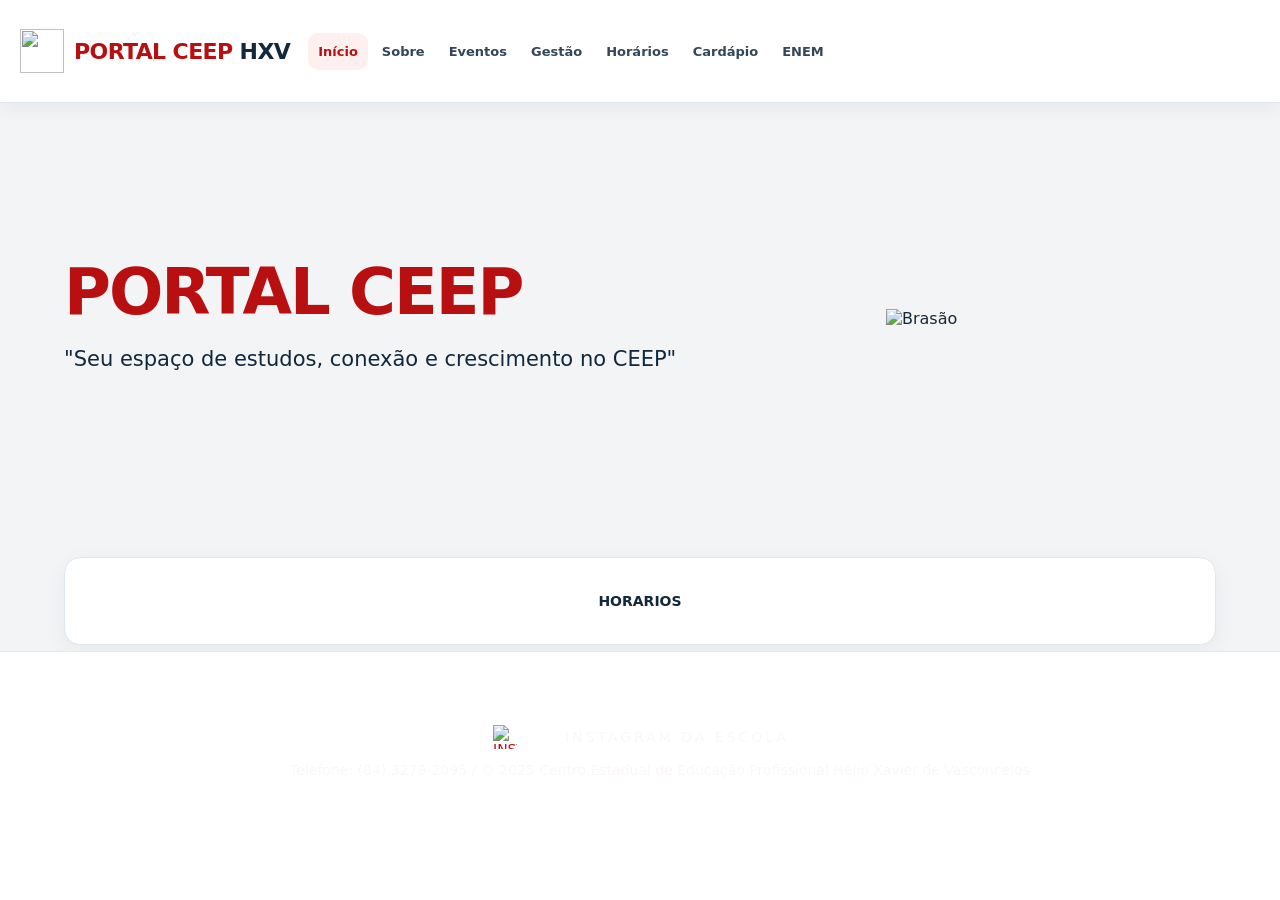
==== index.html @ 8ad1d491 "Add files via upload" ====
<!DOCTYPE html>
<html lang="pt-br">

<head>
    <meta charset="UTF-8">
    <meta name="viewport" content="width=device-width, initial-scale=1.0">
    <title>Portal CEEP HXV</title>
    <script src="JS.js"></script>
    <link rel="stylesheet" href="style.css">
</head>

<body class="index-body">

    <header class="portal-header">
  <nav id="nav" class="portal-header-inner" aria-label="Navegação principal">
    <a class="portal-brand" href="index.html" aria-label="Portal CEEP, início">
      <img src="imagens/logo.png" class="logo" alt="">
      <span class="logotext">Portal CEEP <b>HXV</b></span>
    </a>
    <div class="primary-nav">
      <a href="index.html" aria-current="page">Início</a>
      <a href="sobre.html">Sobre</a>
      <a href="eventos.html">Eventos</a>
      <a href="gestao.html">Gestão</a>
      <a href="horarios.html">Horários</a>
      <a href="cardapio.html">Cardápio</a>
      <a href="guiaTreineiro.html">ENEM</a>
    </div>
  </nav>
</header>
    <main>
        <div class="flexbrasao">
            <div class="slogan">
                <h1 id="ceeptext">portal ceep</h1>
                <h2 id="slogan">"Seu espaço de estudos, conexão e crescimento no CEEP"</h2>
            </div>
            <img class="brasao" src="imagens/logo.png" alt="Brasão">
        </div>
        <div class="shortcut-container">
            <a href="horarios.html">
                <span> Horarios </span>
            </a>
        </div>
    </main>
    <footer class="diretorio">

        <a href="https://www.instagram.com/ceephelioxavier/" target="_blank"> <img src="imagens/instagram logo.png"
                alt="instagram">
            <p> instagram da escola </p>
        </a>

        <span>Telefone: (84) 3279-2095 / © 2025 Centro Estadual de Educação Profissional Hélio Xavier de Vasconcelos
        </span>

    </footer>
<nav class="portal-mobile-nav" aria-label="Atalhos de navegação">
  <a href="index.html" aria-current="page"><span aria-hidden="true">⌂</span>Início</a>
  <a href="eventos.html"><span aria-hidden="true">▦</span>Eventos</a>
  <a href="horarios.html"><span aria-hidden="true">◷</span>Horários</a>
  <a href="cardapio.html"><span aria-hidden="true">☷</span>Cardápio</a>
  <a href="guiaTreineiro.html"><span aria-hidden="true">✦</span>ENEM</a>
</nav>
</body>

</html>
---- style.css ----
/* Torna todas as barras de rolagem invisíveis, mas funcionais (sem webkit) */
* {
    scrollbar-width: none;
    /* Firefox */
    -ms-overflow-style: none;
    /* IE e Edge antigo */
}

html {
    overflow-y: scroll;
}

body {
    overflow-y: scroll;
}

* {
    transition: 0.7s;
    padding: 0;
    margin: 0;
    font-family: system-ui, -apple-system, sans-serif;

}

a {
    color: #fcf7f7;
    text-transform: uppercase;
    font-family: system-ui, -apple-system, sans-serif;
    letter-spacing: 4px;
    text-decoration: none;
}

.overlay {
    position: fixed;
    top: 0;
    left: 0;
    width: 100%;
    height: 100%;
    background-color: rgba(0, 0, 0, 0.5);
    /* Escurece com transparência */
    z-index: 9;
    /* Deve estar abaixo do menu */
    display: none;
    /* Inicialmente escondido */
}

@keyframes fadein {
    from {
        opacity: 0;

    }

    to {
        opacity: 1;

    }

}

@keyframes fadeOut {
    from {
        opacity: 1;

    }

    to {
        opacity: 0;

    }

}

.flexbrasao {
    height: 50vh;
    display: flex;
    align-items: center; /* Alinha verticalmente os itens */
    justify-content: space-between;
    gap: 20px; /* Espaço entre o slogan e o brasão */
    padding: 0 20px; /* Adiciona espaçamento lateral */
}

.slogan {
    float: left;
    text-align: left; /* Garante que o texto do slogan fique alinhado à esquerda */
    margin-left: 100px;
}

.slogan h1 {
    font-size: 50px;
    color: #B80f10;
    margin: 80px 30px 0px 30px;
    font-weight: bold;
    text-transform: uppercase;
}

.slogan h2 {
    font-size: 20px;
    color: #11283d;
    text-align: center;
    margin-left: 40px;
}

.brasao {
    width: 350px;
    margin: 50px 250px 50px 50px;
    max-width: 490px;
    height: auto;
}

.logotext {

    font-size: 30px;
    color: #B80f10;
    margin: 5px 39px;
    align-self: center;
    text-transform: uppercase;

}

.index-body {
    display: flex;
    flex-direction: column;
    justify-content: space-evenly;
    overflow-y: scroll;
    background-color: #F2F4F6;
}

.shortcut-container {
    position: fixed;
    background-color: #F8F9FB;
    width: 100vw;
    height: 30vh;
    display: flex;
}

.shortcut-container > a {
    margin: 10vh;
    background-color: #ffffff;
    width: 20vw;
    height: 12vh;
    background-color: #FFFFFF;
}

#nav {
    display: flex;
    justify-content: center;
    flex-wrap: nowrap;
    flex-direction: row;
    background-color: #fCf7f7;
    height: 8dvh;
    border-bottom-color: #B80f10;
    border-bottom-style: groove;
    position: relative;

}


.nav-list {
    gap: 5px;
    align-items: baseline;
    list-style: none;
    flex-direction: column;
    display: flex;
    padding: 10px;
    padding-left: 0;
    justify-content: space-around;
    text-transform: uppercase;
    width: 300px;
    overflow: hidden;
    position: sticky
    ;
}

.nav-list li {
    width: 100%;
    transition: 0.7s;
    letter-spacing: 4px;
    font-family: system-ui, -apple-system, sans-serif;
    border-radius: 10px;
}

.nav-list li>a {
    border-radius: 10px;
    font-size: 20px;
    color: #122333;

    padding: 20px 4%;
    display: flex;
    line-height: 40px;
    transition: 1s;
}

.menu-list li>a:hover {
    transition: 0.5s;
    background-color: #3c5b79;
    font-size: 22px;
}

.nav-list li:hover a {
    font-size: 22px;
    border-radius: 10px;
    color: #fCf7f7;
    text-decoration: none;
    background-color: #122333;
    transition: 0.5s ease;
}


.burguer {

    cursor: pointer;
    position: absolute;
    top: 10px;
    left: 15px;

}

.burguer div {
    width: 32px;
    height: 4px;
    margin: 4px;
    transition: 0.7s;
    border-radius: 5px;
}

.burguer div:nth-child(1) {
    background: #B80f10;
    /* Cor 1 baseada na logo */
}

.burguer div:nth-child(2) {
    background: #B80f10;
    /* Cor 2 baseada na logo */
}

.burguer div:nth-child(3) {
    background: #B80f10;
    /* Cor 3 baseada na logo */
}

.menu {
    background-color: #fCf7f7;
    width: 300px;
    height: 100%;
    position: fixed;
    top: 0;
    left: 0;
    z-index: 10;
    animation: slide-in 0.5s ease forwards;
}



.menu li:hover {
    color: #fCf7f7;
    background-color: #122333;
}

body {
    background-color: #EFF1F3
}

.menu-close {
    position: absolute;
    top: 10px;
    left: 15px;
    font-size: 24px;
    color: #fcf7f7;
    cursor: pointer;
    background-color: #490b2d;
    width: 36px;
    height: 36px;
    display: flex;
    align-items: center;
    justify-content: center;
    border-radius: 5px;
    font-weight: bold;


}


.menutext {

    font-weight: bold;
    color: #3b414f;
    font-family: system-ui, -apple-system, sans-serif;
}

.close-conteiner {
    width: 300px;
    height: 8dvh;

}

.pesquisa {

    align-self: center;
    margin-left: 10px;
    /* Espaço entre a logo e o campo de pesquisa */
    height: 30px;
    border-radius: 5px;
    padding: 5px;
    font-size: 16px;
    flex-shrink: 0;
    /* Impede que o campo de pesquisa encolha */
    position: absolute;
    right: 15%;
    /* Ajuste para posicionar ao lado da logo */
    width: 80px;
    /* Largura inicial */
    height: 30px;
    border: 2px solid #cecece;
    border-radius: 5px;
    padding: 5px;
    font-size: 16px;
    outline: none;
    transition: all 0.3s ease;
    /* Transição suave para todas as propriedades */

}

.pesquisa:focus {
    width: 300px;
    /* Largura ao ganhar foco */
    border-color: #5272b6;
    /* Cor da borda ao ganhar foco */
    box-shadow: 0 0 10px rgba(82, 114, 182, 0.5);
    /* Sombra ao redor */
    background-color: #fcf7f7;
    /* Cor de fundo ao ganhar foco */
}

.blacktheme-label {
    width: 100px;
    height: 30px;
    position: relative;
    display: block;
    background: #cecece;
    border-radius: 200px;



}



.logo {
    margin-right: 40px;
    max-width: 80px;
    max-height: 80px;
}


@keyframes slide-in {

    from {
        transform: translateX(-100%);
        opacity: 0;
    }

    to {
        transform: translateX(0);
        opacity: 1;
    }

}

@keyframes slide-out {

    0% {
        transform: translateX(0);
        opacity: 1;
    }

    100% {
        transform: translateX(-20%);
        opacity: 0;
    }

}

@keyframes deladin {

    from {

        transform: translateX(0);
    }

    to {
        transform: translateX(-50%);

    }

}



.seletor {

    margin: 8px;
    height: 30px;
    border-radius: 5px;


}

.botao-confirm {
    width: 120px;
    align-self: center;
    margin: 8px;
    height: 30px;
    border-radius: 5px;
    border-color: transparent;
}

.tabela-horario {
    display: flex;
    flex-direction: column;
    margin: 0px 0px 0px 0px !important;
    background-color: #122333;
    border: solid #2a3e52;
    border-radius: 9px;
    align-items: center;
}

.tabela-horario td {
    text-align: center;
    height: 100px;
    width: 150px;
    max-width: 150px;
    background-color: #fcf7f7;
    border: solid 1px #2a3e52;
    font-weight: bold;
    word-wrap: break-word;
}

.flexconteiner {
    display: flex;
    gap: 0px;
    height: 93dvh;
    flex-direction: row;
    align-items: flex-start;
    transition: 0.7s;
    text-transform: uppercase;

}


.table-conteiner {
    width: 400px;
    margin-top: 40px;
    background-color: #122333;
    border: solid #2a3e52;
    border-radius: 9px;
    float: right;
    margin-right: 250px;
}


.selectors-conteiner {
    display: flex;
    flex-direction: column;
    align-self: center;
    width: 700px;
    height: 500px;
    background-color: #122333;
    margin-right: 0;
    margin-left: 350px;
    margin-top: 40px;
    border: solid #2a3e52;
    border-radius: 9px;
    align-self: flex-start;
    z-index: 1;

}


/*CORES DOS PROFESSORES NA TABELA DE HORARIO*/
.Lucas {
    background-color: #cccab4 !important;
}

.Mariana {
    background-color: #ae91cf !important;
}

.Manuela {
    background-color: #7bbd86 !important;
}

.Leonardo {
    background-color: #913737 !important;
}

.Daniel {
    background-color: #001ea3 !important;
    color: #fff !important;
}

.Marcela {
    background-color: #dd3bdd !important;
}

.Iara {
    background-color: #89699b !important;
}

.Allan {
    background-color: #bd9a00 !important;
}

.Francisco {
    background-color: #929292 !important;
}

.Gaspar {
    background-color: #6aa3da !important;
}

.Paulo {
    background-color: #ac6203 !important;
}

.Ranaildo {
    background-color: #5900be !important;
}

.Marcelo {
    background-color: #d4d1a4 !important;
}

.Eber {
    background-color: #d9ff00 !important;
}

.Rute {
    background-color: #7a4949 !important;
}

.Rosa {
    background-color: #af0000 !important;
}

.Joelson {
    background-color: #496885 !important;
}

.Lula {
    background-color: #048004 !important;
}

.AnaG {
    background-color: #eee1c5 !important;
}

.Lindemberg {
    background-color: #3c5b79 !important;
    color: #ffffff !important;
    font-weight: bold;
}

.Eletrilhas {
    background-color: #cc7400 !important;
}

.Práticas {
    background-color: #c5e4e0 !important;
}

.Nancy {
    background-color: #00EEEE !important;
}

.Ricardo {

    background-color: #2ad100 !important;
}

.Ruziane {

    background-color: #4d0039 !important;
    color: #ffffff;
}

.PROJETO-INTEGRADOR {
    background-color: #f17c7c !important;
}

/*---------------- CARDAPIO --------------------*/

.cardapio-main {
    display: flex;
    flex-direction: column;
    align-items: center;
    padding: 20px;
    margin: 100px;
}

.cardapio-container {
    background-color: #fcf7f7;
    border: solid #2a3e52;
    border-radius: 9px;
    align-items: center;
    justify-content: center;
    width: 100%;
    margin: 20px;
}

.table-cardapio {
    justify-self: center;
    padding: 20px;
    margin: 20px;
    background: #cecece;
    border-radius: 30px;
}

.cardapio-container td {
    text-align: center;
    height: 70px;
    width: 120px;
    border-radius: 30px;
    border: solid 1px #2a3e52;
    font-weight: bold;
    padding: 10px;
    border: none;
}

.lanche {
    background: #fcf7f7;
}

.almoco {
    background: #fcf7f7;
}

.diasSemana-cardapio {
    color: #fcf7f7;
    background: linear-gradient(to right, rgb(13, 12, 31), rgb(58, 58, 95));
}

.lanche-title {
    color: #fcf7f7;
    background: linear-gradient(to right, rgb(13, 12, 31), rgb(58, 58, 95));
    height: 20px;
    width: 120px;
}

.almoco-title {
    color: #fcf7f7;
    background: linear-gradient(to right, rgb(13, 12, 31), rgb(58, 58, 95));
}

.titulo-cardapio {
    color: #122333;
    font-weight: 700;
    font-size: 30px;
    justify-self: center;
}

/*FILA DO LANCHE/*/
.titulo-fila {
    color: #122333;
    font-weight: 700;
    font-size: 30px;
}
.fila-container {
    overflow: hidden;
    display: flex;
    flex-direction: column;
    background-color: #fcf7f7;
    border: solid #2a3e52;
    border-radius: 9px;
    align-items: center;
    justify-self: center;
    width: 100%;
}

.fila-tabela {
    font-size: 15px;
    padding: 10px;
    margin: 20px;
    height: 440px;
    width: 80%;
    max-width: 1100px;
    border-spacing: 5px;
    border-radius: 30px;
}

.fila-tabela th {
    background: linear-gradient(to right, rgb(13, 12, 31), rgb(58, 58, 95));
    width: 35px;
    height: 35px;
    border: solid 1px #2a3e52;
    padding: 5px;
    border-radius: 20px;
    color: #fcf7f7;
}

.fila-tabela td {
    text-align: center;
    width: 35px;
    height: 35px;
    border: solid 1px #2a3e52;
    text-size-adjust: 30px;
    table-layout: fixed;
    border-radius: 20px;
    border: solid 1px #2a3e52;
    font-weight: bold;
    padding: 10px;
}

/* TEMA ESCURO*/

.theme-toggle-container {
    position: absolute;
    bottom: 20px;
    left: 20px;
    display: flex;
    align-items: center;
    gap: 10px;
}

.theme-toggle {
    width: 20px;
    height: 20px;
    cursor: pointer;
}

.theme-toggle-container label {
    font-size: 14px;
    color: #122333;
    cursor: pointer;
}

/* Tema escuro */
body.dark-theme {
    background: linear-gradient(to right, #0f0f0f, #333);
    background-size: 200% 100%;
    animation: theme-transition 0.5s ease forwards;
    transition: background-color 0.3s ease, color 0.3s ease;
}

/* Tema escuro para nav */
nav.dark-theme {
    background-color: #0f0f0f;
    /* Cor escura */
    border-bottom: groove #333;
    /* Borda escura */
}

nav.dark-theme .logotext {

    color: #fcf7f7 !important;

}

/* Tema escuro para o menu */
.menu.dark-theme {
    background-color: #0f0f0f;
    /* Cor escura */
    color: #fcf7f7;
    /* Texto claro */
}

/* Tema escuro para os itens do menu */
.menu.dark-theme .nav-list li {
    background-color: #1e1e1e;
    /* Cor escura para os itens */
    color: #fcf7f7;
    /* Texto claro */
}

.menu.dark-theme .nav-list li:hover {
    background-color: #333;
    /* Cor mais clara ao passar o mouse */
}

.menu-close.dark-theme {
    background-color: #333;
    /* Botão de fechar escuro */
    color: #fcf7f7;
    /* Texto claro */
}

header.dark-theme {
    background-color: #0f0f0f;
    /* Cor escura */
    color: #fcf7f7;
    /* Texto claro */

    /* Borda escura */
}

/*botao de transição*/
.theme-toggle-container {
    position: absolute;
    bottom: 20px;
    right: 20px;
    display: flex;
    align-items: center;
    gap: 10px;
}

.theme-toggle {
    display: none;
    /* Esconde o checkbox padrão */
}

.theme-toggle-label {
    cursor: pointer;
    display: flex;
    align-items: center;
    justify-content: center;
    position: relative;
    width: 50px;
    height: 50px;
}

.sun,
.moon {
    position: absolute;
    width: 40px;
    height: 40px;
    border-radius: 50%;
    transition: opacity 0.3s ease, transform 0.3s ease;
}

.sun {
    background-color: #f0c419;
    /* Cor do sol */
    box-shadow: 0 0 10px #f0c419;
    opacity: 1;
}

.moon {
    background-color: #4a90e2;
    /* Cor da lua */
    box-shadow: inset 10px 0 10px rgba(0, 0, 0, 0.5);
    /* Lua minguante */
    opacity: 0;
    transform: scale(0.8);
}

.moon .star {
    position: absolute;
    background-color: #fcf7f7;
    border-radius: 50%;
    width: 5px;
    height: 5px;
    top: 10px;
    left: 15px;
}

.moon .star.small {
    width: 3px;
    height: 3px;
    top: 20px;
    left: 25px;
}

.theme-toggle:checked+.theme-toggle-label .sun {
    opacity: 0;
    transform: scale(0.8);
}

.theme-toggle:checked+.theme-toggle-label .moon {
    opacity: 1;
    transform: scale(1);
}



/* Estilo padrão para theme-text */
.theme-text {
    font-size: 16px;
    color: #122333;
    /* Cor padrão para tema claro */
    font-weight: bold;
    transition: color 0.3s ease;
}

/* Estilo padrão para theme-text */
.theme-text {
    font-size: 16px;
    color: #122333;
    /* Cor padrão para tema claro */
    font-weight: bold;
    transition: color 0.3s ease;
}

/* Links no tema escuro */
body.dark-theme a {
    color: #fcf7f7;
    /* Cor clara para tema escuro */
}

/* theme-text no tema escuro */
body.dark-theme .theme-text {
    color: #fcf7f7;
    /* Cor clara para tema escuro */
}

nav.dark-theme {
    transition: 0.7s;
    display: flex;
    justify-content: center;
    flex-wrap: nowrap;
    flex-direction: row;
    height: 8d;
    position: relative;
    background-color: #0f0f0f !important;
    /* Cor escura */
    border-bottom: groove #333;
    /* Borda escura */
    color: #fcf7f7;
    /* Texto claro */
    box-shadow: 0px 4px 10px 0px #a80909, 0px -4px 10px 0px rgba(255, 0, 0, 0.5);
    /* Efeito de luz */

}

.menu.dark-theme .nav-list li:hover {
    color: #fcf7f7;
    background: linear-gradient(to right, #0f0f0f, #333);
    background-size: 200% 100%;
    animation: theme-transition 0.5s ease forwards;
    transition: background-color 0.3s ease, color 0.3s ease;
}


@keyframes theme-transition {
    from {
        background-position: 100% 0;
    }

    to {
        background-position: 0 0;
    }
}

.sugestao {
    position: absolute;
    top: 60px;
    left: 15%;
    width: 300px;
    background-color: #fcf7f7;
    border: 1px solid #cecece;
    border-radius: 5px;
    box-shadow: 0 4px 6px rgba(0, 0, 0, 0.1);
    z-index: 1000;
}

.sugestao-item {
    padding: 10px;
    cursor: pointer;
    border-bottom: 1px solid #fcf7f7;
}

.sugestao-item:hover {
    background-color: #fcf7f7;
}

.errotexto {
    position: absolute;
    top: 300px;
    left: 30%;
    width: 600px;
    background-color: #f8d7da;
    border: 1px solid #f5c6cb;
    border-radius: 5px;
    padding: 10px;
    color: #ff0000;
    z-index: 1000;
    text-transform: uppercase;
}

.errotexto h1 {
    font-size: 50px;
    color: #ff0000;
}

.errotexto h2 {
    font-size: 17px;
    color: #B80f10;
}

#sugestaoContainer {

    left: 1324px;

    width: 300px;
    /* Faz com que as sugestões tenham a mesma largura do input */
    background-color: #fcf7f7;
    border: 1px solid #cecece;
    border-radius: 5px;
    box-shadow: 0 4px 6px rgba(0, 0, 0, 0.1);
    z-index: 1000;
    display: none;
    /* Inicialmente escondido */
}

body.dark-theme #sugestaoContainer {

    left: 1324px;
    width: 300px;
    background-color: #3b414f !important;
    border: 1px solid #cecece;
    border-radius: 5px;
    box-shadow: 0 4px 6px rgba(255, 255, 255, 0.1);
    z-index: 1000;
    display: none;
    /* Inicialmente escondido */
}

body.dark-theme .sugestao-item:hover {

    color: #000000;
}

body.dark-theme .selectors-conteiner {

    background-color: #3b414f !important;
    border: solid #cecece !important;


}


body.dark-theme .slogan h1 {
    color: #B80f10 !important;
}

body.dark-theme .slogan h2 {
    color: #cecece !important;
}

body.dark-theme .menu .sun {
    display: none !important;
}

body.dark-theme .menu .moon {
    display: block !important;
    opacity: 1 !important;
}

body.dark-theme .tabela-horario {
    background-color: #3b414f;
}

body.dark-theme .tabela-horario td {
    background-color: #fcf7f7;
    color: #000000;
    border: solid 1px #cecece;
}

body.dark-theme .table-conteiner {
    border: solid #CECECE !important;
}

body.dark-theme .titulo-area {
    color: #fcf7f7 !important;
}

#nav.dark-theme .burguer div {
    color: #fcf7f7 !important;


}

#nav.dark-theme .burguer .menutext {
    color: #fcf7f7 !important;
}


/*Gestao e professores*/



.professor-container {
    padding: 20px;
    margin: 30px;
    justify-self: center;
    border: solid #2a3e52;
    background-color: #e2e2e2;
    border-radius: 30px;
    width: 80%;
    display: flex;
    flex-direction: column;
    justify-content: center;
}

.professor-image {

    justify-self: center;
    width: 100%;
    max-width: 270px;
    max-height: 272px;
    min-height: 272px;
    border-radius: 30px;
    border: solid 0.3px;
    margin: 5px;
    object-fit: cover;
}



.professor-image:hover {
    transform: scale(0.95);
    transition: all 0.3s ease-in-out;
    box-shadow: 0 4px 8px rgba(0, 0, 0, 0.2);
}

.titulo-area {
    font-size: 35px;
    color: #122333;
    font-weight: 750;
    text-align: center;
    margin: 10px;
}

.titulo-cargo {
    font-size: 40px;
    color: #122333;
    font-weight: 500;
    place-self: center;
    margin: 10px;
    text-align: center;
}

.professores-cards {
    flex-wrap: wrap;
    position: relative;
    margin: 30px 0 30px 0;
    display: flex;
    flex-direction: row;
    justify-content: space-around;
}


.professor-info {

    background-color: #c7c6c6;
    align-items: center;
    font-size: 20px;
    border-radius: 30px;
    width: 50%;
    max-width: 350px;
    min-height: 700px;
    display: flex;
    flex-direction: column;
    gap: 5px;
    margin: 10px 2px 10px 2px;
}

.professor-profile {
    overflow-y: auto;
    text-wrap: break-word;
    margin: 5px;
    border-radius: 30px;
    padding: 10px;
    height: 100%;
    font-weight: 600;
    align-items: center;
    display: flex;
    flex-direction: column;
}

.professor-profile h3 {
    text-align: center;
    font-weight: bold;
    font-size: 24px;
    margin-bottom: 10px;
    color: #2a3e52;
}

.professor-profile p {
    text-align: justify;
    font-size: 17px;
    color: #3b414f;
}


/*PAGINA DO ENEM + DARK-THEME DA MESMA*/


/* parte com informações sobre o enem e inscrição*/
.enem-main {
    place-self: center;
    width: 65%;
    overflow: hidden;
    border-radius: 10px;
    justify-self: center;
    margin: 100px 0 100px 0;
}

.enem-content {
    border: solid 3px #3b414f;
    display: flex;
    flex-direction: column;
    background-color: #fcf7f7;
    padding: 40px;
    border-radius: 30px;
}

.content-header {
    display: flex;
    flex-direction: row;
    justify-content: space-around;
    margin: 30px;
}

.enem-logo {
    object-fit: cover;
    align-self: center;
    width: 350px;
    border-radius: 60px;
    padding: 10px;
    background-color: #fcf7f7;

}

.link-enem {
    text-decoration: none;
    color: #b80f10;
}

/* ---------------------------------------------------------------------------------- */



/* parte com informações sobre o sisu e inscrição */
.sisu-content {
    border: solid 3px #3b414f;
    border-radius: 30px;
    display: flex;
    flex-direction: column;
    background-color: #fcf7f7;
    padding: 30px;
    margin-top: 20px;
}

.sisu-logo {
    margin: 10px 20px 10px 20px;
    border-radius: 60px;
    padding: 10px;
    background-color: #fcf7f7;
    align-self: center;
    width: 300px;
    object-fit: cover;
}

/* -------------------------------------------------------------------------------------- */




/* classes gerais para elementos da pagina (listas, paragrafos e titulos*/
.main-contents {
    margin: 30px;
}

.main-contents p {
    text-align: justify;
    font-size: 23px;
    color: #122333;
}

.main-contents h2 {
    font-weight: 900;
    color: #122333;
    font-size: 30px;
        margin: 20px;
}


.main-lists {
    list-style-type: disc;
    padding: 5px;
    margin: 3vh;
    font-size: 23px;
    width: 500px;
    border-radius: 30px;
}

.main-lists li {
    margin: 10px;
    color: #444d56;
}

.conteudos-list::-webkit-scrollbar {
    height: 8px;
    width: 8px;
}

.conteudos-list::-webkit-scrollbar-track {
    background-color: transparent;
}

.conteudos-list::-webkit-scrollbar-thumb {
    color: black;
    background-color: #454655;
    border-radius: 10px;
    border: 2px solid rgba(0, 0, 0, 0.1)
}

.conteudos-list::-webkit-scrollbar-button {
    background: transparent;
}

.conteudos-list {
    list-style-type: disc;
    padding: 10px 10px 10px 40px;
    margin: 10px;
    font-size: 25px;
    width: 40%;
    height: 570px;
    border-radius: 30px;
    background-color: #cecece;
    overflow-y: auto;
}

.conteudos-list li {
    color: #3b414f;
    margin: 10px;
}

.conteudos-list h2 {
    font-weight: 800;
    color: #3b414f;
}

.titulos-enem {
    justify-self: center;
    align-self: center;
    font-weight: 900;
    color: #0171BE;
    font-size: 45px;
}

/* ----------------------------------------------- */





/* Parte com conteudos para estudar para o Enem*/

.conteudos-container {
    justify-content: center;
    border: solid 3px #3b414f;
    background-color: #fcf7f7;
    padding: 30px;
    border-radius: 30px;
    margin-top: 20px;
    display: flex;
    flex-direction: column;
}


.conteudos-container h2 {
    color: #122333;
    font-size: 30px;
    font-weight: 1000;
    margin: 20px;
}

.conteudos-container h3 {
    color: #b80f10;
    font-weight: 900;
    text-align: center;
    margin: 20px;
    font-size: 30px;
}

.conteudos-container p {
    text-align: justify;
    font-size: 23px;
    color: #11283d;
}

.conteudos-content {
    margin: 20px 0 20px 0;
    display: flex;
    flex-direction: row;
    flex-wrap: wrap;
    align-items: first baseline;
    justify-content: center;
    justify-content: space-around;
}

.conteudos-content p {
    text-align: justify;
    font-size: 23px;
    color: #122333;
}
.observacoes {
    border-radius: 30px;
    padding: 10px;
}
/* ----------------------------------------------------------------------- */



/* Conteudos para estudar redação */
.redacao-content {
    margin: 10px 0 40px 0;
    display: flex;
    flex-direction: row;
    align-items: first baseline;
}

.redacao-list {
    padding: 10px 10px 10px 30px;
    list-style-type: disc;
    margin: 3vh;
    font-size: 21px;
    width: 500px;
    height: 630px;
    border-radius: 30px;
    background-color: #cecece;
}

.redacao-list li {
    color: #3b414f;
    margin: 5px;
}
/* tema escuro */

body.dark-theme .enem-content {
    background-color: #3b414f;
    color: #fcf7f7;
}
body.dark-theme .titulos-enem {
    font-weight: 1000;
}

body.dark-theme .sisu-content {
    background-color: #3b414f;
    color: #fcf7f7;
}

body.dark-theme .conteudos-container {
    background-color: #3b414f;
    color: #fcf7f7;
}

body.dark-theme .conteudos-list h2 {
    font-weight: 800;
    color: #3b414f !important;
    text-align: start!important;
}
body.dark-theme .conteudos-list  li{
   
    color: #2b2b2b;
}

body.dark-theme .observacoes p {
    color: #cecece;
}
body.dark-theme .observacoes h3 {
    color: #b80f10;
}

body.dark-theme .enem-main h3 {
    color: #fcf7f7;
}

body.dark-theme .enem-main h2 {
    color: #fcf7f7;
    font-weight: 700;
}

body.dark-theme .titulos-enem {
    color: #fcf7f7;

}

body.dark-theme .main-contents>p {
    color: #cecece;
}

body.dark-theme .main-contents h2 {
    color: #fcf7f7;
    font-weight: 800;
}

body.dark-theme .main-lists p {
    color: #cecece;
}




body.dark-theme .professor-container {
    border: solid #fcf7f7 !important;
    background-color: #3b414f !important;
}

body.dark-theme .professor-info {
    background-color: #2b2b2b;
}

body.dark-theme .professor-info h3 {
    color: #fcf7f7;
}

body.dark-theme .professor-info p {
    color: #fcf7f7;
}

body.dark-theme .titulo-cargo {
    color: #fcf7f7;
}

/*DARK-THEME CARDÁPIO*/

body.dark-theme .cardapio-container {
    background-color: #3b414f !important;
    border-color: #cecece !important;
}
body.dark-theme .diasSemana-cardapio {
    background: #122333 !important;
    color: #cecece !important;
}
body.dark-theme .lanche-title {
    background: #122333 !important;
    color: #cecece !important;
}
body.dark-theme .almoco-title {
    background: #122333 !important;
    color: #cecece !important;
}
body.dark-theme .titulos-cardapio {
    color: #fcf7f7 !important;
}

body.dark-theme .table-cardapio {
    background: #3b414f !important;
}

body.dark-theme .fila-container {
    background-color: #3b414f !important;
    border-color: #cecece !important;
}

body.dark-theme .fila-tabela th {
    background: #cecece !important;
    color: rgb(0, 0, 0) !important;
}

body.dark-theme .titulo-cardapio {
    color: #fcf7f7;
}

body.dark-theme .titulo-fila {
    color: #fcf7f7;
}

/*ZOOM DA PAGINA GESTÃO*/


.popup {
    display: none;
    position: fixed;
    z-index: 9999;
    left: 0;
    top: 0;
    width: 100%;
    height: 100%;
    background-color: rgba(0, 0, 0, 0.9);

    justify-content: center;
    align-items: center;
    flex-direction: column;
}

.popup-content {
    max-width: 90%;
    max-height: 80vh;
    border-radius: 12px;
    box-shadow: 0 0 20px #000;
    animation: zoom 0.3s ease;
}

#popup-caption {
    margin-top: 15px;
    text-align: center;
    color: #cecece;
    font-size: 18px;
}

@keyframes zoom {
    from {
        transform: scale(0.7);
    }

    to {
        transform: scale(1);
    }
}

/*PAGINA DE EVENTOS*/

.div-eventos {
    background-image: url(imagens/BGcaderno.jpeg);
    background-size: cover;
    border: none 20px transparent;
    border-radius: 3px;
    max-width: 810px;
    margin: 40px 40px 40px 40px;
    place-self: center;
    text-align: center;
    
}

.div-eventos h1 {
    font-weight: 350;
}
.div-eventos h2 {
    font-weight: 350;
}

.itemEventos div {
    text-align: center;
    font-weight: 600;
    color: #000000;
    background: #fcf7f7;
    max-width: 800px;
    margin:  10px;
    border-radius: 30px;
    text-align: center;
    border: #122333 3px solid;
}

.itemEventos {
    display: flex;
    flex-direction: row;
    flex-wrap: wrap;
    justify-content: center;

}

.itemEventos img {
    height: 450px;
    border: solid 2px;
    border-radius: 30px;
}

.itemEventos div> p {
    font-size: 20px;
    padding: 10px;
    text-align: justify;
}

.itemEventos div>p>a {
    color: #B80f10;
}


/*Dark-theme Eventos*/
body.dark-theme .itemEventos div {
    color: #fcf7f7;
    background: #2b2b2b;
    border: #cecece 4px solid;
}


/*PAGINA SOBRE*/

.sobre-header {
    margin: 100px 0 100px 0;
    justify-self: center;
    align-items: center;
    display: flex;
    flex-direction: row;
    width: 80%;
    max-width: 1100px;
    height: 600px;
    border-radius: 30px;
    background-color: #fcf7f7;
    border: solid 3px #3b414f;
    overflow: hidden;
}

.sobre-titulo {
    flex: 1;
    width: 50%;
    display: flex;
    flex-direction: column;
    margin: 20px;
}

.sobre-titulo h1 {
    color: #1964b9;
    font-weight: 900;
    margin: 10px;
    font-size: 45px;
}

.sobre-titulo p {
    text-align: justify;
    font-size: 20px;
    color: #224368;
    margin: 10px;
}

.titulo-logo {
    width: 200px;
}

.sobre-slogan {
    overflow: hidden;
    flex: 1;
}

.slogan-sobrenos {
    padding: 10px;
    border-radius: 50%;
    background-color: #fcf7f7;
    margin: 10px;
    width: 90%;
    object-fit: cover;
}

/*-------------*/

.sobre-content {
    justify-content: space-around;
    border: solid 3px #3b414f;
    border-radius: 30px;
    width: 80%;
    max-width: 1100px;
    background-color: #fcf7f7;
    place-self: center;
    display: flex;
    flex-direction: row;
    flex-wrap: wrap;
}

.sobre-importancias {
    width: 43%;
    margin: 20px;
    display: flex;
    flex-direction: column;
}

.sobre-importancias h3 {
    font-weight: 900;
    color: #b80f10;
    font-size: 21px;
    text-align: center;
    margin: 10px;
}

.sobre-importancias p {
    color: #122333;
}

.sobre-importancias ul {
    padding: 20px;
    color: #3b414f;
    overflow-y: auto;
    background-color: #cecece;
    width: 100%;
    max-width: 500px;
    height: 260px;
    list-style-type: disc;
    font-size: 18px;
    border-radius: 20px;
    place-self: center;
}

.sobre-importancias ul li {
    margin: 5px 5px 5px 15px;
}


.sobre-cursos {
    margin: 20px 0 20px 0;
    justify-content: space-around;
    border: solid 3px #3b414f;
    border-radius: 30px;
    width: 80%;
    max-width: 1100px;
    background-color: #fcf7f7;
    place-self: center;
    display: flex;
    flex-direction: row;
    flex-wrap: wrap;
}

.sobre-cursos h2 {
    color: #122333;
    text-align: center;
    display: block;
    width: 100%;
}

.sobre-cursos h3 {
    font-weight: 800;
    color: #b80f10;
    text-align: center;
    display: block;
    width: 100%;
}

.cursos-informacoes {
    border-radius: 30px;
    padding: 20px;
    background-color: #cecece;
    width: 40%;
    margin: 20px;
    display: flex;
    flex-direction: column;
}

.cursos-informacoes h3 {
    font-size: 20px;
    font-weight: 750;
    color: #122333;
}

.cursos-informacoes p {
    font-size: 18px;
    color: #3b414f;
    font-weight: 500;
}

/*------------------------- tema escuro -------------------------*/
body.dark-theme .sobre-header {
    background-color: #3b414f;
    border: solid 3px #cecece;
}

body.dark-theme .sobre-header h1 {
    color: #fcf7f7;
}

body.dark-theme .sobre-header p {
    color: #cecece;
}

body.dark-theme .slogan-sobrenos {
    background-color: #fcf7f7;
}

body.dark-theme .sobre-content {
    background-color: #3b414f;
    border: solid 3px #cecece;
}

body.dark-theme .sobre-content h3 {
    color: #fcf7f7;
}

body.dark-theme .sobre-content ul {
    background-color: #fcf7f7;
}

body.dark-theme .sobre-cursos {
    background-color: #3b414f;
    border: solid 3px #cecece;
}

body.dark-theme .sobre-cursos h2 {
    color: #fcf7f7;
}

body.dark-theme .sobre-cursos h3 {
    color: #fcf7f7;
}

body.dark-theme .cursos-informacoes {
    background-color: #fcf7f7;
}

body.dark-theme .cursos-informacoes h3 {
    color: #122333;
}

.diretorio {
    overflow: hidden;
    bottom: 0vh;
    position: fixed;
    display: flex;
    flex-direction: column;
    align-items: center;
    justify-content: center;
    background-color: #122333;
    width: 100%;
    height: 130px;

}
.diretorio a {
    place-self: center;
    text-align: center;
    align-items: center;
    font-size: 14px;
    display: flex;
    flex-direction: row;
}
.diretorio p {
    letter-spacing: 3px;
    line-height: 50px;
    font-weight: 500;
    width: 300px;
    color: #fCf7f7;
}
.diretorio img {
    width: 40px;
    height: 40px;
    object-fit: cover;

}
.diretorio span {
    text-align: center;
    font-size: 14px;
    color: #fcf7f7;
}

/*------------------- tema escuro diretorio --------------------*/
body.dark-theme .diretorio {
    background-color: #0f0f0f;
    border-top-color: #B80f10;
    border-top-style: groove;
}
body.dark-theme .diretorio a p {
    color: #fcf7f7;
}
body.dark-theme .diretorio span {
    color: #cecece;
}




/* =====================================================
   RESPONSIVIDADE.CSS UNIFICADO
   ===================================================== */
@media (max-width: 999px) {

    html {
        margin: 0;
        padding: 0;
        overflow-x: hidden;
        /* Impede a rolagem horizontal */
        width: 100%;
    }

    body {
        margin: 0;
        padding: 0;
        overflow-x: hidden;
        /* Impede a rolagem horizontal */
        width: 100%;
    }


    /*Index*/

    .flexbrasao {
        flex-direction: column;
        justify-content: center;
    }

    .slogan {
        float: left;
        text-align: left;
        /* Garante que o texto do slogan fique alinhado à esquerda */
    }

    .slogan h1 {
        margin-left: 0;
        text-align: center;
        font-size: 70px;
        color: #B80f10;
        font-weight: bold;
        text-transform: uppercase;
    }


    .slogan h2 {
        margin-left: 0px;
        font-size: 20px;
        color: #11283d;
        text-align: center;

        font-weight: bold;
    }

    .brasao {
        place-self: center;
        max-width: 300px;
        height: auto;
        margin: 50px 1px 1px;
    }




    /*Eventos*/
    .div-eventos {
        margin: 20px 5px 5px 5px;
        max-height: 211px;
    }

    .div-eventos h1 {
        font-weight: 350;
        font-size: 16px;
    }
    .div-eventos h2 {
        font-weight: 350;
        font-size: 16px;
    }
    
    .itemEventos div {
        max-width: 95%;
        height: 800px;
    }

    .itemEventos img {
        height: 46%;
        max-width: 90%;

    }

    nav {
        display: flex;
        align-items: center;
        justify-content: space-around;
        background-color: #122333;
        height: 8dvh;
        border-bottom: groove #490b2d;
    }

    .professor-info {
        max-width: 300px;
        min-width: fit-content;
        min-height: 851px;
        place-self: center;
    }

    .professor-image {
        justify-self: center;
        width: 100%;
        max-width: 270px;
        max-height: 272px;
        min-height: 272px;
        border-radius: 30px;
        border: solid 0.3px;
        margin: 5px;
        object-fit: cover;
    }

    .professor-container {

        align-self: center;
        font-size: 20px !important;
        border-radius: 24px;
        margin: 80px 15px 85px 15px !important;
        width: 335px;
    }



    .titulo-area {
        text-transform: uppercase;
        place-self: center;
        margin-top: 50px;
    }





    .nav-list li {
        width: 100%;

    }



    .nav-list li>a {
        border-radius: 10px;
        font-size: 20px;
        color: #122333;
        padding: 20px 4%;
        display: flex;
        line-height: 20px;
        transition: 1s;
    }

    .menu-list li>a:hover {
        transition: 0.5s;
        background-color: #3c5b79;
        font-size: 22px;
    }

    .nav-list li:hover a {
        font-size: 22px;
        border-radius: 10px;
        color: #f7f7f7;
        text-decoration: none;
        background-color: #122333;
        transition: 0.5s ease;
    }


    .burguer {

        cursor: pointer;
        position: absolute;
        top: 18px;
        left: 10px;

    }

    .burguer div {
        width: 28px !important;
    }

    .burguer div:nth-child(1) {
        background: #B80F10;
        /* Cor 1 baseada na logo */
    }

    .burguer div:nth-child(2) {
        background: #B80F10;
        /* Cor 2 baseada na logo */
    }

    .burguer div:nth-child(3) {
        background: #B80F10;
        /* Cor 3 baseada na logo */
    }

    .menu {
        background-color: #fCf7f7;
        width: 300px;
        height: 100vh;
        /* Garante que o menu ocupe toda a altura da tela */
        position: fixed;
        /* Mantém o menu fixo na tela */
        top: 0;
        left: 0;
        z-index: 10;
        animation: slide-in 0.5s ease forwards;
        overflow-y: auto;
        overflow-x: hidden;
    }



    .menu li:hover {
        color: #fCf7f7;
        background-color: #122333;
    }

    body {
        background-color: #CECECE;
    }

    .menu-close {
        position: absolute;
        top: 10px;
        left: 15px;
        font-size: 24px;
        color: #fCf7f7;
        cursor: pointer;
        background-color: #B80F10;
        width: 36px;
        height: 36px;
        display: flex;
        align-items: center;
        justify-content: center;
        border-radius: 5px;
        font-weight: bold;


    }


    .menutext {
        display: none;
    }

    .close-conteiner {
        width: 300px;
        height: 8d;

    }

    .pesquisa {

        align-self: center;
        margin-left: 10px;
        /* Espaço entre a logo e o campo de pesquisa */
        height: 30px;
        border-radius: 5px;
        padding: 5px;
        font-size: 16px;
        flex-shrink: 0;
        /* Impede que o campo de pesquisa encolha */
        position: absolute;
        right: 15%;
        /* Ajuste para posicionar ao lado da logo */
        width: 80px;
        /* Largura inicial */
        height: 30px;
        border: 2px solid #CECECE;
        border-radius: 5px;
        padding: 5px;
        font-size: 16px;
        outline: none;
        transition: all 0.3s ease;
        /* Transição suave para todas as propriedades */

    }

    .pesquisa:focus {
        width: 300px;
        /* Largura ao ganhar foco */
        border-color: #5272b6;
        /* Cor da borda ao ganhar foco */
        box-shadow: 0 0 10px rgba(82, 114, 182, 0.5);
        /* Sombra ao redor */
        background-color: #fCf7f7;
        /* Cor de fundo ao ganhar foco */
    }

    .pesquisa:focus+#sugestaoContainer {
        position: absolute;
        top: calc(100% + 5px);
        /* Posiciona logo abaixo do campo de pesquisa */
        left: 25px;
        width: 300px;
        /* Ajuste conforme necessário */
        background-color: #fCf7f7;
        border: 1px solid #cecece;
        border-radius: 5px;
        box-shadow: 0 4px 6px rgba(0, 0, 0, 0.1);
        z-index: 1000;
        display: block;
        /* Certifique-se de que está visível */
    }



    .blacktheme-label {
        width: 100px;
        height: 30px;
        position: relative;
        display: block;
        background: #cecece;
        border-radius: 200px;
    }

    .menu.dark-theme .nav-list a {
        background-color: #3b414f;
        color: #fcf7f7;

    }

    .theme-toggle-container {
        position: absolute !important;
        bottom: 60px !important;
        left: 10px !important;
    }

    .logo {
        display: none
    }



    .menu-close {
        position: absolute;
        top: 10px;
        left: 15px;
        font-size: 24px;
        color: #fcf7f7;
        cursor: pointer;
        background-color: #B80F10;
        width: 36px;
        height: 36px;
        display: flex;
        align-items: center;
        justify-content: center;
        border-radius: 5px;
        font-weight: bold;
    }

    .pesquisa {
        right: 5%;
        width: 100px;
        height: 20px;
    }

    .close-conteiner {
        width: 300px;
        height: 8d;

    }

    .slogan h1 {
        font-size: 45px !important;
        margin-top: 3px !important;
        margin-right: 1px !important;
    }

    .slogan h2 {
        margin-right: 7px !important;
        margin-top: 1px !important;
    }

    .logotext {

        font-size: 30px !important;
        color: #B80F10 !important;
        margin-right: 80px !important;
        margin-top: 15px !important;

    }

    .selectors-conteiner {
        margin-right: 10px;
        margin-left: 11px;
        margin-top: 40px;
        height: auto;
        width: 92dvw;
        animation: none !important;
    }


    .flexconteiner {
        display: flex;

        height: 93dvh;
        flex-direction: column;
        /* align-items: flex-start; */
        transition: 0.7;
        text-transform: uppercase;
    }

    .table-conteiner {
        width: 92dvw;
        margin-top: 20px;
        margin-left: 11px;
        height: auto;
        background-color: #122333;
        border: solid #2a3e52;
        border-radius: 9px;
    }

    .tabela-horario {
        display: flex;
        flex-direction: column;
        margin: 0px 0px 0px 0px !important;
        background-color: #fff;
        border: solid #2a3e52;
        border-radius: 9px;
        align-items: center;

    }

    /*PAGINA DO ENEM*/
    .enem-main {
        margin: 10px;
        padding: 10px;
        width: 400px;
    }

    .enem-logo {
        width: 160px;
    }

    .enem-content {
        padding: 3px;
    }

    .titulos-enem {
        font-size: 25px;
    }

    .content-header {
        margin: 20px 30px 5px 30px;
    }

    .sisu-content {
        padding: 3px;
    }

    .sisu-logo {
        width: 100px;
        margin: 15px 10px 15px 10px;
    }

    .main-contents>p {
        font-size: 16px;
    }

    .main-contents>h2 {
        font-size: 22px;
        margin: 3px;
    }

    .main-lists {
        font-size: 16px;
        margin: 2vh 0 2vh 2vh;
    }
    .main-lists p {
        font-size: 15px;
    }

    .conteudos-container {
        padding: 10px;
    }

    .conteudos-container h2 {
        text-align: justify;
        font-size: 22px;
        margin: 20px;
    }

    .conteudos-container h3 {
        text-align: left;
        margin: 20px;
        font-size: 20px;
    }

    .conteudos-container p {
        font-size: 19px;
    }

    .conteudos-content {
        margin: 0px;
    }

    .conteudos-list {
        margin: 5px;
        border-radius: 15px;
        list-style-type: disc;
        padding: 5px 5px 5px 20px;
        font-size: 20px;
        width: 280px;
        height: 400px;
        overflow-y: auto;
        word-wrap: break-word;
    }

    .redacao-list {
        place-self: center;
        height: 780px;
        width: 320px;
    }
    .conteudos-list h2 {
        font-size: 22px;
    }
    .conteudos-list li {
        word-wrap: normal;
    }

}


/*Cardápio*/
@media (max-width: 1200px) {
    .cardapio-main {
        justify-self: center;
        justify-content: center;
        display: flex;
        flex-direction: column;
        align-items: center;
        overflow: hidden;
        width: 100%;
        margin: 10px;
    }

    .cardapio-container {
        width: 95%;
        background-color: #fcf7f7;
        border: solid #2a3e52;
        border-radius: 9px;
        align-items: center;
        justify-content: center;
    }

    .table-cardapio {
        border-radius: 20px;
        padding: 5px;
        width: 95%;
        height: 200px;
    }

    .cardapio-container td {
        text-align: center;
        height: 30px;
        width: 10px;
        border-radius: 10px;
        border: solid 1px #2a3e52;
        border: none;
        font-size: 10px;
        padding: 0;
    }

    .fila-container {
        font-size: 10px;
        width: 95%;
        height: 800px;
        justify-self: center;
        overflow-x: auto;
        justify-content: center;
        align-items: flex-start;
    }

    .fila-tabela {
        width: 90%;
        font-size: 13px;
    }
    .fila-tabela th {
        font-weight: 640;
        background: linear-gradient(to right, rgb(13, 12, 31), rgb(58, 58, 95));
        width: 25px;
        height: 25px;
        border: solid 1px #2a3e52;
        border-radius: 15px;
        color: #fcf7f7;
        padding: 5px;
    }

    .fila-tabela td {
        border-radius: 15px;
        font-weight: 640;
        width: 25px;
        height: 25px;
        padding: 5px;
    }

    .titulo-cardapio {
        font-size: 20px;
        place-self: center;
    }

    .titulo-fila {
        font-size: 20px;
        position: sticky;
        left: 50%;
        z-index: 0;
        transform: translateX(-50%);
    }
}
@media (max-width: 999px) {
    /*PAGINA DOS PROFESSORES*/

    .professor-info {
        max-width: 300px;
        min-height: 851px;

        place-self: center;

    }

    .professores-cards {
        place-self: center;
        flex-direction: column;

    }

    /*ZOOM DA PAGINA GESTÃO*/

    .popup-content {
        max-width: 100%;
        max-height: 70vh;
    }
}

@media (max-height: 600px) {
    #nav {
        height: 12dvh;
    }

    .nav-list li>a {

        line-height: 20px;
    }

    .menu {
        display: flex;
        flex-direction: column;
        /* Organiza os itens verticalmente */
        justify-content: flex-start;
        /* Alinha os itens no topo */
        height: 100%;
        /* Garante que o menu ocupe toda a altura disponível */
        max-height: 100vh;
        /* Limita a altura do menu à altura da janela */
        padding: 20px 0;
        /* Espaçamento interno */
        overflow-y: auto;
        /* Permite rolagem vertical */
        overflow-x: hidden;
        /* Remove qualquer rolagem horizontal */
        box-sizing: border-box;
        /* Inclui padding no cálculo da largura e altura */
    }

    .nav-list {
        flex-grow: 1;
        /* Faz a lista ocupar o espaço disponível */
        display: flex;
        flex-direction: column;
        align-items: center;
        margin: 0;
        padding: 0;
        overflow-y: auto;
        /* Adiciona rolagem à lista, se necessário */
    }

    .theme-toggle-container {
        margin-top: auto;
        /* Move o toggle para o final */
        align-self: center;
        /* Centraliza horizontalmente */
    }
}



@media (max-widith: 1400px) {

    #nav {
        height: 12dvh;
    }

    .nav-list li>a {

        line-height: 20px;
    }

    .menu {
        display: flex;
        flex-direction: column;
        /* Organiza os itens verticalmente */
        justify-content: flex-start;
        /* Alinha os itens no topo */
        height: 100%;
        /* Garante que o menu ocupe toda a altura disponível */
        max-height: 100vh;
        /* Limita a altura do menu à altura da janela */
        padding: 20px 0;
        /* Espaçamento interno */
        overflow-y: auto;
        /* Permite rolagem vertical */
        overflow-x: hidden;
        /* Remove qualquer rolagem horizontal */
        box-sizing: border-box;
        /* Inclui padding no cálculo da largura e altura */
    }

    .nav-list {
        flex-grow: 1;
        /* Faz a lista ocupar o espaço disponível */
        display: flex;
        flex-direction: column;
        align-items: center;
        margin: 0;
        padding: 0;
        overflow-y: auto;
        /* Adiciona rolagem à lista, se necessário */
    }

    .theme-toggle-container {
        margin-top: auto;
        /* Move o toggle para o final */
        align-self: center;
        /* Centraliza horizontalmente */
    }
}

/*---------------------- Pagina Sobre ----------------------*/
@media (max-width: 999px) {
    .sobre-header {
        margin: 50px 0 50px 0;
        width: 95%;
        height: 400px;
    }
    .sobre-titulo {
        margin: 5px;
        width: 100%;
    }
    .sobre-titulo h1 {
        font-size: 20px;
    }
    .sobre-titulo p {
        font-size: 17px;
    }
    .sobre-slogan {
        flex: 0.7;
    }
    .slogan-sobrenos {
        margin: 0;
        padding: 5px;
        width: 90%;
    }
    .sobre-content {
        width: 95%;
    }
    .sobre-importancias {
        width: 85%;
    }
    .sobre-cursos {
        width: 95%;
    }
    .sobre-cursos h2 {
        font-weight: 700;
        font-size: 20px;
        margin: 5px;
    }
    .cursos-informacoes {
        margin: 5px;
        width: 95%;

    }
}


/*-------------------------- diretorio ----------------------*/
@media (max-width: 999px) {
.diretorio {
 height: 150px;
 
}
.diretorio p {
    line-height: 30px;
    font-size: 15px;
}
.diretorio img {
    margin: 0 0 0 10px;
    width: 30px;
    height: 30px;
}
.diretorio span {
    font-size: 15px;
}
}
@media (min-width: 1800px) {
    .diretorio {
        height: 150px;
    }
}

/* =====================================================
   ESTRUTURA COMPARTILHADA DIGITAL AO EXTREMO
   Navegação sem menu hambúrguer + navegação inferior mobile
   ===================================================== */
:root {
  --portal-red: #b80f10;
  --portal-navy: #11283d;
  --portal-bg: #f2f4f6;
  --portal-card: #ffffff;
  --portal-text: #17283a;
  --portal-muted: #687789;
}
html { scroll-behavior: smooth; }
body { padding-top: 0; color: var(--portal-text); background: var(--portal-bg); }
body, input, button, select, textarea { font-family: Inter, system-ui, -apple-system, sans-serif; }
a { letter-spacing: normal; }
header {
  position: sticky;
  top: 0;
  z-index: 100;
  background: rgba(255,255,255,.96);
  border-bottom: 1px solid #e2e7ed;
  box-shadow: 0 4px 18px rgba(17,40,61,.06);
  backdrop-filter: blur(14px);
}
#nav, header nav {
  width: min(1240px, calc(100% - 40px));
  min-height: 78px;
  height: auto;
  margin: 0 auto;
  padding: 12px 0;
  display: flex;
  flex-direction: row;
  align-items: center;
  justify-content: space-between;
  gap: 18px;
  border: 0;
  background: transparent;
  position: relative;
}
.burguer, .menutext, .overlay, .menu, .menu-close, .close-conteiner { display: none !important; }
.logotext {
  order: 0;
  margin: 0;
  color: var(--portal-red);
  font-size: 22px;
  font-weight: 800;
  letter-spacing: -.6px;
  white-space: nowrap;
}
.logo {
  order: -1;
  width: 44px;
  height: 44px;
  max-width: 44px;
  object-fit: contain;
  margin: 0;
}
.pesquisa {
  order: 2;
  width: min(300px, 27vw);
  min-width: 140px;
  height: 42px;
  box-sizing: border-box;
  margin: 0;
  padding: 0 14px;
  border: 1px solid #dce3eb;
  border-radius: 12px;
  background: #f7f9fb;
  color: var(--portal-text);
  font-size: 14px;
  outline-offset: 2px;
}
#nav::after {
  content: "";
  order: 1;
  flex: 1;
}
.primary-nav {
  order: 1;
  display: flex;
  align-items: center;
  justify-content: center;
  gap: 4px;
  flex: 1;
}
.primary-nav a {
  color: #34465a;
  padding: 11px 10px;
  border-radius: 10px;
  text-decoration: none;
  text-transform: none;
  font-size: 13px;
  font-weight: 650;
  white-space: nowrap;
}
.primary-nav a:hover, .primary-nav a[aria-current="page"] {
  color: var(--portal-red);
  background: #fff0f0;
}
.portal-mobile-nav { display: none; }
main { min-height: 65vh; }
footer.diretorio {
  margin-top: 60px;
  padding: 28px 20px 90px;
  text-align: center;
  color: #64748b;
  background: #fff;
  border-top: 1px solid #e2e8f0;
  font-size: 13px;
}
footer.diretorio a { color: var(--portal-red); display: inline-flex; align-items: center; gap: 10px; }
footer.diretorio img { width: 24px; height: 24px; object-fit: contain; }

/* Home */
.index-body { display: block; min-height: 100vh; overflow-x: hidden; }
.index-body main { width: min(1200px, calc(100% - 48px)); margin: 0 auto; }
.flexbrasao {
  min-height: 430px;
  height: auto;
  padding: 54px 24px;
  gap: 36px;
  justify-content: space-between;
  box-sizing: border-box;
}
.slogan { float: none; margin: 0; max-width: 650px; }
.slogan h1 { margin: 0 0 18px; font-size: clamp(42px, 5vw, 68px); line-height: 1.04; letter-spacing: -2px; }
.slogan h2 { margin: 0; text-align: left; font-size: clamp(17px, 2vw, 21px); line-height: 1.6; font-weight: 500; }
.brasao { width: clamp(190px, 26vw, 330px); max-width: 36%; margin: 0; }
.shortcut-container {
  position: static;
  width: 100%;
  height: auto;
  padding: 24px;
  box-sizing: border-box;
  display: grid;
  grid-template-columns: repeat(auto-fit, minmax(190px, 1fr));
  gap: 16px;
  background: transparent;
}
.shortcut-container > a {
  width: auto;
  height: auto;
  min-height: 88px;
  margin: 0;
  display: flex;
  align-items: center;
  justify-content: center;
  padding: 20px;
  box-sizing: border-box;
  border: 1px solid #e0e6ed;
  border-radius: 16px;
  color: var(--portal-navy);
  background: #fff;
  box-shadow: 0 6px 22px rgba(17,40,61,.05);
  font-size: 14px;
  font-weight: 700;
  text-align: center;
}
.shortcut-container > a:hover { transform: translateY(-3px); border-color: #e6a7a7; box-shadow: 0 12px 26px rgba(17,40,61,.09); }

/* Make legacy pages share the same visual language */
.div-eventos, .professor-container, .sobre-header, .cardapio-container,
.enem-main, .flexconteiner, .itemEventos {
  max-width: 1200px;
  box-sizing: border-box;
}
table { max-width: 100%; }
img { max-width: 100%; }
button, select, input { max-width: 100%; }

@media (max-width: 900px) {
  #nav, header nav { width: calc(100% - 28px); gap: 12px; min-height: 70px; }
  .primary-nav { gap: 0; }
  .primary-nav a { padding: 9px 7px; font-size: 12px; }
  .pesquisa { width: 180px; }
}
@media (max-width: 700px) {
  header { position: sticky; top: 0; }
  #nav, header nav {
    width: 100%;
    min-height: 64px;
    padding: 9px 14px;
    gap: 10px;
    box-sizing: border-box;
    justify-content: flex-start;
    flex-wrap: wrap;
  }
  .logo { width: 36px; height: 36px; max-width: 36px; }
  .logotext { font-size: 18px; }
  .primary-nav {
    order: 4;
    flex: 1 0 100%;
    display: flex;
    justify-content: flex-start;
    overflow-x: auto;
    gap: 5px;
    padding: 2px 0 4px;
    scrollbar-width: none;
  }
  .primary-nav::-webkit-scrollbar { display: none; }
  .primary-nav a { flex: 0 0 auto; padding: 8px 10px; font-size: 12px; }
  .pesquisa { order: 3; flex: 1; width: auto; min-width: 100px; height: 38px; font-size: 13px; }
  #nav::after { display: none; }
  .portal-mobile-nav {
    position: fixed;
    z-index: 120;
    left: 0; right: 0; bottom: 0;
    display: flex;
    justify-content: space-around;
    align-items: center;
    gap: 4px;
    padding: 8px 5px calc(8px + env(safe-area-inset-bottom));
    background: rgba(255,255,255,.97);
    border-top: 1px solid #e0e6ed;
    box-shadow: 0 -5px 22px rgba(17,40,61,.08);
    backdrop-filter: blur(14px);
  }
  .portal-mobile-nav a {
    display: flex;
    flex: 1;
    flex-direction: column;
    align-items: center;
    justify-content: center;
    gap: 3px;
    min-width: 0;
    padding: 4px 1px;
    color: #66768a;
    text-decoration: none;
    text-transform: none;
    font-size: 10px;
    font-weight: 650;
    line-height: 1.2;
    letter-spacing: 0;
  }
  .portal-mobile-nav a span { font-size: 19px; line-height: 1; }
  .portal-mobile-nav a[aria-current="page"] { color: var(--portal-red); }
  body { padding-bottom: 74px; }
  .index-body main { width: calc(100% - 28px); }
  .flexbrasao {
    min-height: auto;
    padding: 38px 6px 24px;
    flex-direction: column-reverse;
    align-items: flex-start;
    justify-content: center;
    gap: 22px;
  }
  .brasao { align-self: center; width: 150px; max-width: 48%; margin: 0; }
  .slogan { max-width: none; width: 100%; }
  .slogan h1 { margin: 0 0 12px; font-size: clamp(36px, 11vw, 50px); letter-spacing: -1.5px; text-align: left; }
  .slogan h2 { font-size: 16px; line-height: 1.55; text-align: left; }
  .shortcut-container { padding: 12px 0 24px; grid-template-columns: repeat(2, minmax(0, 1fr)); gap: 10px; }
  .shortcut-container > a { min-height: 82px; padding: 14px 10px; border-radius: 14px; font-size: 12px; }
  footer.diretorio { margin-top: 25px; padding: 24px 16px 100px; line-height: 1.6; }
}
@media (max-width: 380px) {
  .logotext { font-size: 16px; }
  .logo { width: 30px; height: 30px; max-width: 30px; }
  .pesquisa { min-width: 90px; }
  .primary-nav a { padding: 8px; }
}

.portal-brand {
  order: -1;
  display: inline-flex;
  align-items: center;
  gap: 10px;
  flex: 0 0 auto;
  color: var(--portal-red);
  text-decoration: none;
}
.portal-brand .logotext { display: inline; }
.portal-brand .logotext b { color: var(--portal-navy); }
.portal-header-inner #sugestaoContainer { position: absolute; top: calc(100% - 6px); right: 0; z-index: 110; }
@media (max-width: 700px) {
  .portal-brand { flex: 1 1 auto; min-width: 0; }
  .portal-brand .logotext { font-size: 17px; }
}


/* Navegação responsiva final: menu superior apenas no desktop e barra inferior apenas no mobile. */
#nav .pesquisa, #nav #sugestaoContainer { display: none !important; }
@media (min-width: 701px) {
  .primary-nav { display: flex !important; }
  .portal-mobile-nav { display: none !important; }
}
@media (max-width: 700px) {
  .primary-nav { display: none !important; }
  .portal-mobile-nav { display: flex !important; }
  #nav, header nav { flex-wrap: nowrap !important; min-height: 60px !important; height: 60px !important; padding: 8px 14px !important; justify-content: flex-start !important; }
  .portal-brand { flex: 1 1 auto !important; }
  .portal-header { position: sticky; top: 0; z-index: 100; }
  body { padding-bottom: calc(68px + env(safe-area-inset-bottom)) !important; }
}
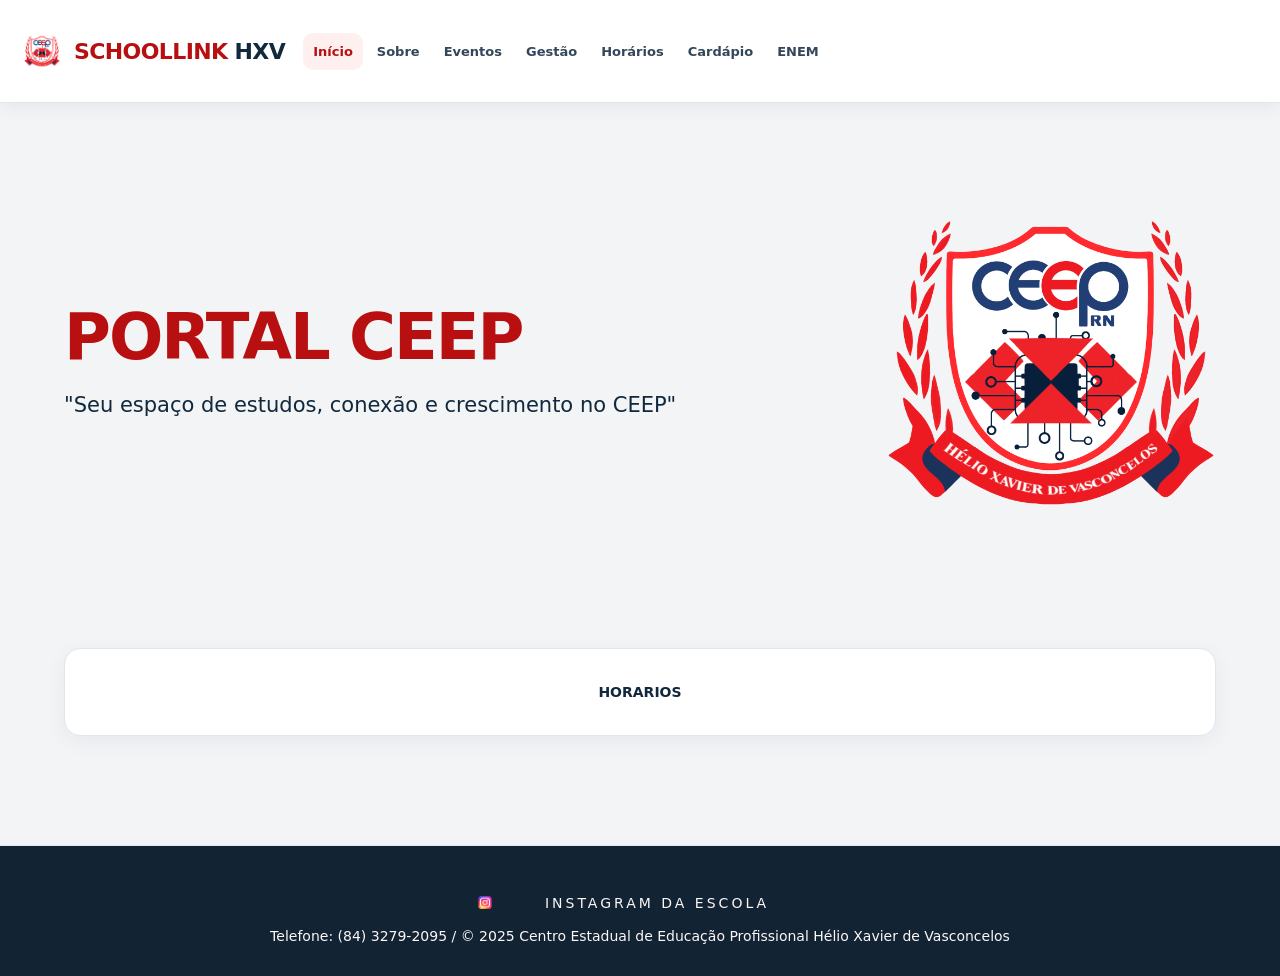
==== commit 1cf83748: "Add files via upload" ====
--- a/index.html
+++ b/index.html
@@ -15,7 +15,7 @@
   <nav id="nav" class="portal-header-inner" aria-label="Navegação principal">
     <a class="portal-brand" href="index.html" aria-label="Portal CEEP, início">
       <img src="imagens/logo.png" class="logo" alt="">
-      <span class="logotext">Portal CEEP <b>HXV</b></span>
+      <span class="logotext">SchoolLink <b>HXV</b></span>
     </a>
     <div class="primary-nav">
       <a href="index.html" aria-current="page">Início</a>
--- a/style.css
+++ b/style.css
@@ -1882,7 +1882,6 @@
 .diretorio {
     overflow: hidden;
     bottom: 0vh;
-    position: fixed;
     display: flex;
     flex-direction: column;
     align-items: center;
@@ -2853,13 +2852,12 @@
 .portal-mobile-nav { display: none; }
 main { min-height: 65vh; }
 footer.diretorio {
-  margin-top: 60px;
-  padding: 28px 20px 90px;
-  text-align: center;
-  color: #64748b;
-  background: #fff;
-  border-top: 1px solid #e2e8f0;
-  font-size: 13px;
+    margin-top: 85px;
+    text-align: center;
+    color: #64748b;
+    background: #122333;
+    border-top: 1px solid #e2e8f0;
+    font-size: 13px;
 }
 footer.diretorio a { color: var(--portal-red); display: inline-flex; align-items: center; gap: 10px; }
 footer.diretorio img { width: 24px; height: 24px; object-fit: contain; }
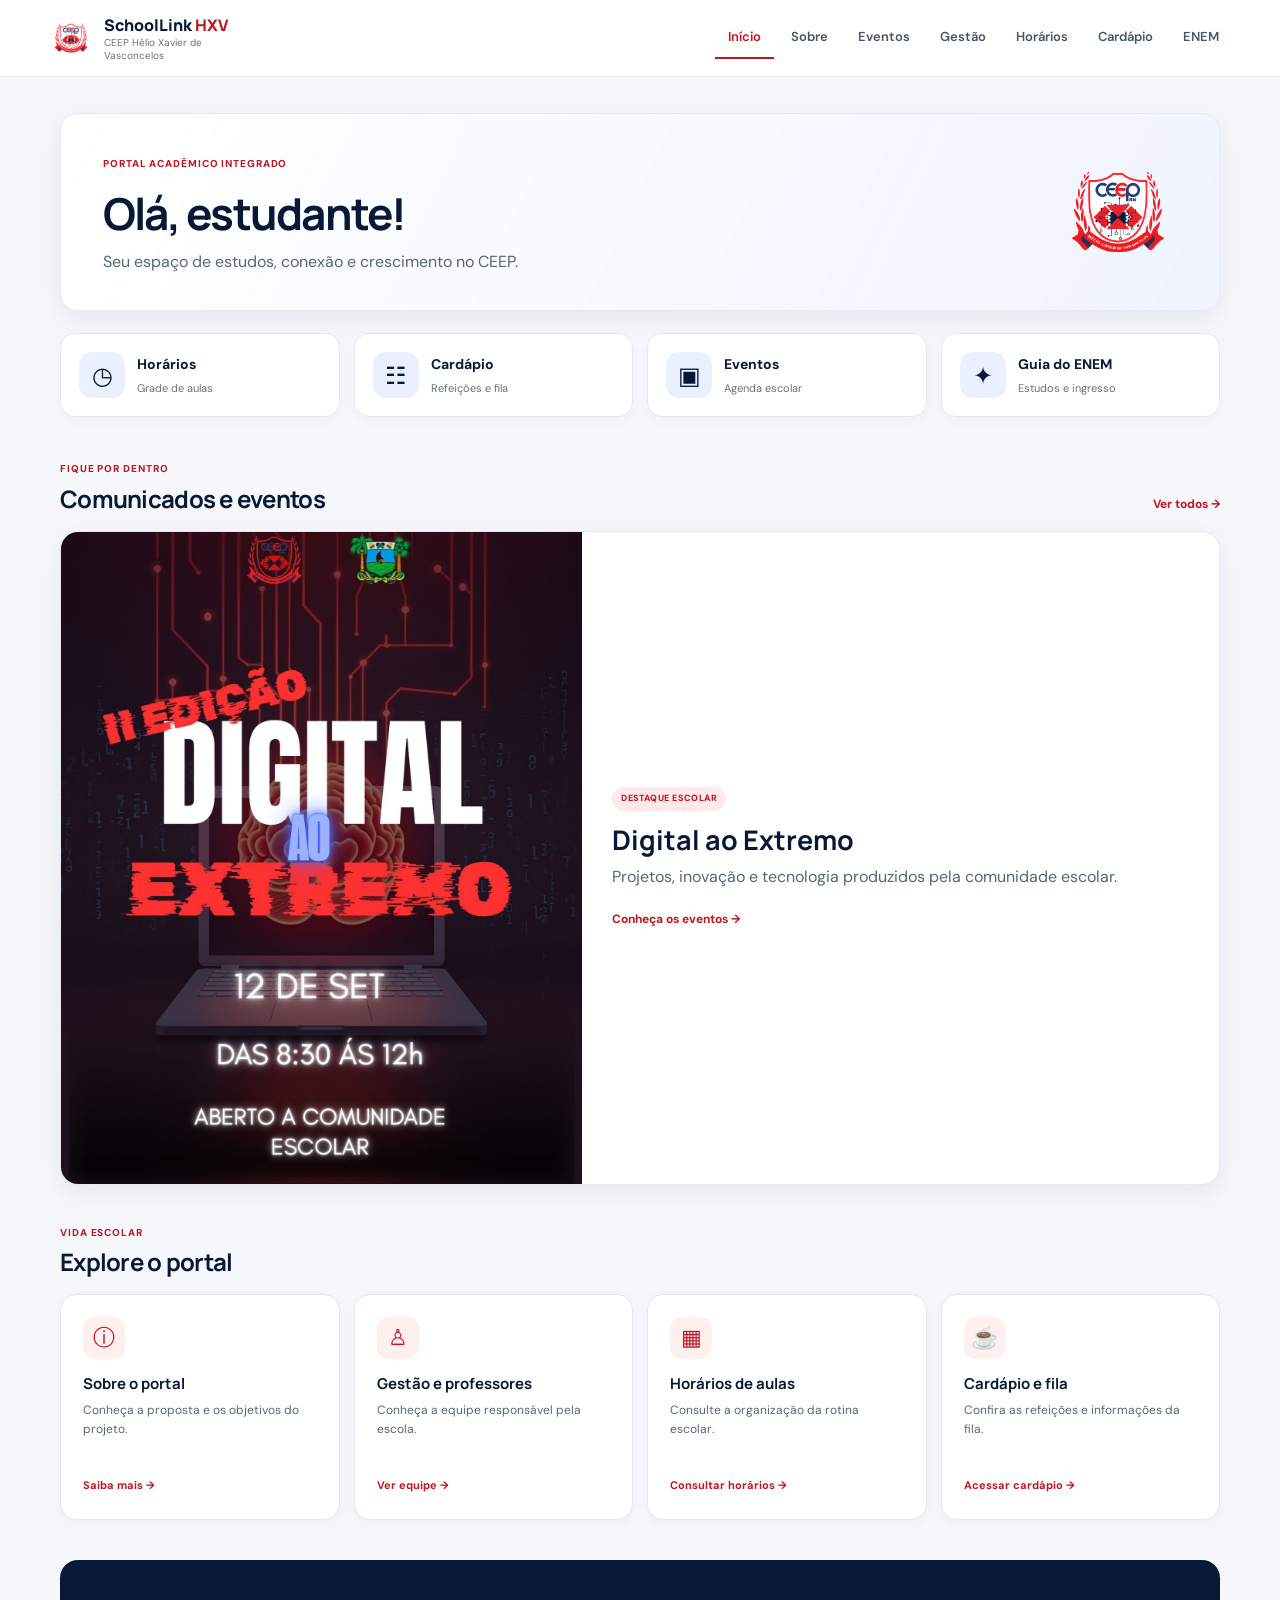
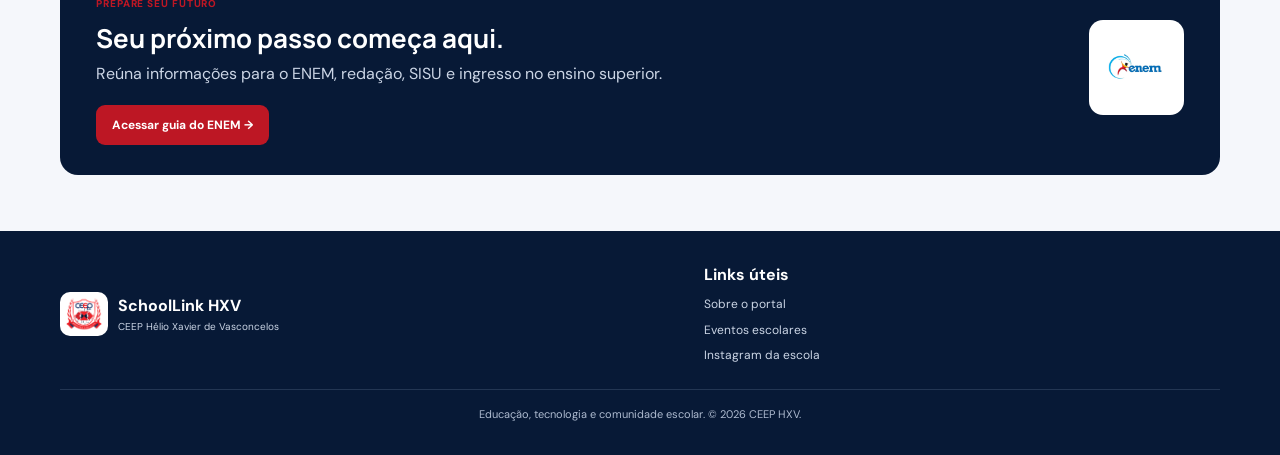
==== commit ba9d1c33: "Add files via upload" ====
--- a/index.html
+++ b/index.html
@@ -1,65 +1,22 @@
 <!DOCTYPE html>
-<html lang="pt-br">
-
-<head>
-    <meta charset="UTF-8">
-    <meta name="viewport" content="width=device-width, initial-scale=1.0">
-    <title>Portal CEEP HXV</title>
-    <script src="JS.js"></script>
-    <link rel="stylesheet" href="style.css">
-</head>
-
-<body class="index-body">
-
-    <header class="portal-header">
-  <nav id="nav" class="portal-header-inner" aria-label="Navegação principal">
-    <a class="portal-brand" href="index.html" aria-label="Portal CEEP, início">
-      <img src="imagens/logo.png" class="logo" alt="">
-      <span class="logotext">SchoolLink <b>HXV</b></span>
-    </a>
-    <div class="primary-nav">
-      <a href="index.html" aria-current="page">Início</a>
-      <a href="sobre.html">Sobre</a>
-      <a href="eventos.html">Eventos</a>
-      <a href="gestao.html">Gestão</a>
-      <a href="horarios.html">Horários</a>
-      <a href="cardapio.html">Cardápio</a>
-      <a href="guiaTreineiro.html">ENEM</a>
+<html lang="pt-br"><head><meta charset="UTF-8"><meta name="viewport" content="width=device-width, initial-scale=1.0"><title>Início | SchoolLink HXV</title><link rel="stylesheet" href="style.css"><script src="JS.js" defer></script></head><body class="home-page">
+<header class="site-header">
+  <nav class="site-nav" aria-label="Navegação principal">
+    <a class="brand" href="index.html"><img src="imagens/logo.png" alt="Brasão do CEEP"><span><strong>SchoolLink <em>HXV</em></strong><small>CEEP Hélio Xavier de Vasconcelos</small></span></a>
+    <div class="desktop-links">
+      <a href="index.html" data-page="index.html">Início</a><a href="sobre.html" data-page="sobre.html">Sobre</a><a href="eventos.html" data-page="eventos.html">Eventos</a><a href="gestao.html" data-page="gestao.html">Gestão</a><a href="horarios.html" data-page="horarios.html">Horários</a><a href="cardapio.html" data-page="cardapio.html">Cardápio</a><a href="guiaTreineiro.html" data-page="guiaTreineiro.html">ENEM</a>
     </div>
   </nav>
 </header>
-    <main>
-        <div class="flexbrasao">
-            <div class="slogan">
-                <h1 id="ceeptext">portal ceep</h1>
-                <h2 id="slogan">"Seu espaço de estudos, conexão e crescimento no CEEP"</h2>
-            </div>
-            <img class="brasao" src="imagens/logo.png" alt="Brasão">
-        </div>
-        <div class="shortcut-container">
-            <a href="horarios.html">
-                <span> Horarios </span>
-            </a>
-        </div>
-    </main>
-    <footer class="diretorio">
-
-        <a href="https://www.instagram.com/ceephelioxavier/" target="_blank"> <img src="imagens/instagram logo.png"
-                alt="instagram">
-            <p> instagram da escola </p>
-        </a>
-
-        <span>Telefone: (84) 3279-2095 / © 2025 Centro Estadual de Educação Profissional Hélio Xavier de Vasconcelos
-        </span>
-
-    </footer>
-<nav class="portal-mobile-nav" aria-label="Atalhos de navegação">
-  <a href="index.html" aria-current="page"><span aria-hidden="true">⌂</span>Início</a>
-  <a href="eventos.html"><span aria-hidden="true">▦</span>Eventos</a>
-  <a href="horarios.html"><span aria-hidden="true">◷</span>Horários</a>
-  <a href="cardapio.html"><span aria-hidden="true">☷</span>Cardápio</a>
-  <a href="guiaTreineiro.html"><span aria-hidden="true">✦</span>ENEM</a>
+<nav class="mobile-nav" aria-label="Navegação mobile">
+  <a href="index.html" data-page="index.html"><span>⌂</span><small>Início</small></a><a href="sobre.html" data-page="sobre.html"><span>ⓘ</span><small>Sobre</small></a><a href="eventos.html" data-page="eventos.html"><span>▣</span><small>Eventos</small></a><a href="gestao.html" data-page="gestao.html"><span>♙</span><small>Gestão</small></a><a href="horarios.html" data-page="horarios.html"><span>◷</span><small>Horários</small></a>
 </nav>
-</body>
-
-</html>+<main class="page-shell home-shell">
+  <section class="welcome-panel"><div><span class="eyebrow">PORTAL ACADÊMICO INTEGRADO</span><h1>Olá, estudante!</h1><p>Seu espaço de estudos, conexão e crescimento no CEEP.</p></div><img src="imagens/logo.png" alt="Brasão do CEEP" class="welcome-seal"></section>
+  <section class="quick-access" aria-label="Acesso rápido"><a href="horarios.html"><span class="quick-icon">◷</span><strong>Horários</strong><small>Grade de aulas</small></a><a href="cardapio.html"><span class="quick-icon">☷</span><strong>Cardápio</strong><small>Refeições e fila</small></a><a href="eventos.html"><span class="quick-icon">▣</span><strong>Eventos</strong><small>Agenda escolar</small></a><a href="guiaTreineiro.html"><span class="quick-icon">✦</span><strong>Guia do ENEM</strong><small>Estudos e ingresso</small></a></section>
+  <section class="home-section"><div class="section-heading"><div><span class="eyebrow">FIQUE POR DENTRO</span><h2>Comunicados e eventos</h2></div><a class="text-link" href="eventos.html">Ver todos →</a></div><a class="event-feature" href="eventos.html"><img src="imagens/DIGITALEXTREMO.jpg" alt="Evento Digital ao Extremo"><div><span class="pill">DESTAQUE ESCOLAR</span><h3>Digital ao Extremo</h3><p>Projetos, inovação e tecnologia produzidos pela comunidade escolar.</p><span class="text-link">Conheça os eventos →</span></div></a></section>
+  <section class="home-section"><div class="section-heading"><div><span class="eyebrow">VIDA ESCOLAR</span><h2>Explore o portal</h2></div></div><div class="portal-grid"><a href="sobre.html"><span>ⓘ</span><h3>Sobre o portal</h3><p>Conheça a proposta e os objetivos do projeto.</p><b>Saiba mais →</b></a><a href="gestao.html"><span>♙</span><h3>Gestão e professores</h3><p>Conheça a equipe responsável pela escola.</p><b>Ver equipe →</b></a><a href="horarios.html"><span>▦</span><h3>Horários de aulas</h3><p>Consulte a organização da rotina escolar.</p><b>Consultar horários →</b></a><a href="cardapio.html"><span>☕</span><h3>Cardápio e fila</h3><p>Confira as refeições e informações da fila.</p><b>Acessar cardápio →</b></a></div></section>
+  <section class="study-banner"><div><span class="eyebrow">PREPARE SEU FUTURO</span><h2>Seu próximo passo começa aqui.</h2><p>Reúna informações para o ENEM, redação, SISU e ingresso no ensino superior.</p><a href="guiaTreineiro.html" class="primary-button">Acessar guia do ENEM →</a></div><img src="imagens/enem-logo.webp" alt="ENEM"></section>
+</main>
+<footer class="site-footer"><div class="footer-brand"><img src="imagens/logo.png" alt=""><div><strong>SchoolLink HXV</strong><small>CEEP Hélio Xavier de Vasconcelos</small></div></div><div><strong>Links úteis</strong><a href="sobre.html">Sobre o portal</a><a href="eventos.html">Eventos escolares</a><a href="https://www.instagram.com/ceephelioxavier/" target="_blank" rel="noreferrer">Instagram da escola</a></div><p>Educação, tecnologia e comunidade escolar. © 2026 CEEP HXV.</p></footer>
+</body></html>
--- a/style.css
+++ b/style.css
@@ -1,3044 +1,9 @@
-/* Torna todas as barras de rolagem invisíveis, mas funcionais (sem webkit) */
-* {
-    scrollbar-width: none;
-    /* Firefox */
-    -ms-overflow-style: none;
-    /* IE e Edge antigo */
-}
-
-html {
-    overflow-y: scroll;
-}
-
-body {
-    overflow-y: scroll;
-}
-
-* {
-    transition: 0.7s;
-    padding: 0;
-    margin: 0;
-    font-family: system-ui, -apple-system, sans-serif;
-
-}
-
-a {
-    color: #fcf7f7;
-    text-transform: uppercase;
-    font-family: system-ui, -apple-system, sans-serif;
-    letter-spacing: 4px;
-    text-decoration: none;
-}
-
-.overlay {
-    position: fixed;
-    top: 0;
-    left: 0;
-    width: 100%;
-    height: 100%;
-    background-color: rgba(0, 0, 0, 0.5);
-    /* Escurece com transparência */
-    z-index: 9;
-    /* Deve estar abaixo do menu */
-    display: none;
-    /* Inicialmente escondido */
-}
-
-@keyframes fadein {
-    from {
-        opacity: 0;
-
-    }
-
-    to {
-        opacity: 1;
-
-    }
-
-}
-
-@keyframes fadeOut {
-    from {
-        opacity: 1;
-
-    }
-
-    to {
-        opacity: 0;
-
-    }
-
-}
-
-.flexbrasao {
-    height: 50vh;
-    display: flex;
-    align-items: center; /* Alinha verticalmente os itens */
-    justify-content: space-between;
-    gap: 20px; /* Espaço entre o slogan e o brasão */
-    padding: 0 20px; /* Adiciona espaçamento lateral */
-}
-
-.slogan {
-    float: left;
-    text-align: left; /* Garante que o texto do slogan fique alinhado à esquerda */
-    margin-left: 100px;
-}
-
-.slogan h1 {
-    font-size: 50px;
-    color: #B80f10;
-    margin: 80px 30px 0px 30px;
-    font-weight: bold;
-    text-transform: uppercase;
-}
-
-.slogan h2 {
-    font-size: 20px;
-    color: #11283d;
-    text-align: center;
-    margin-left: 40px;
-}
-
-.brasao {
-    width: 350px;
-    margin: 50px 250px 50px 50px;
-    max-width: 490px;
-    height: auto;
-}
-
-.logotext {
-
-    font-size: 30px;
-    color: #B80f10;
-    margin: 5px 39px;
-    align-self: center;
-    text-transform: uppercase;
-
-}
-
-.index-body {
-    display: flex;
-    flex-direction: column;
-    justify-content: space-evenly;
-    overflow-y: scroll;
-    background-color: #F2F4F6;
-}
-
-.shortcut-container {
-    position: fixed;
-    background-color: #F8F9FB;
-    width: 100vw;
-    height: 30vh;
-    display: flex;
-}
-
-.shortcut-container > a {
-    margin: 10vh;
-    background-color: #ffffff;
-    width: 20vw;
-    height: 12vh;
-    background-color: #FFFFFF;
-}
-
-#nav {
-    display: flex;
-    justify-content: center;
-    flex-wrap: nowrap;
-    flex-direction: row;
-    background-color: #fCf7f7;
-    height: 8dvh;
-    border-bottom-color: #B80f10;
-    border-bottom-style: groove;
-    position: relative;
-
-}
-
-
-.nav-list {
-    gap: 5px;
-    align-items: baseline;
-    list-style: none;
-    flex-direction: column;
-    display: flex;
-    padding: 10px;
-    padding-left: 0;
-    justify-content: space-around;
-    text-transform: uppercase;
-    width: 300px;
-    overflow: hidden;
-    position: sticky
-    ;
-}
-
-.nav-list li {
-    width: 100%;
-    transition: 0.7s;
-    letter-spacing: 4px;
-    font-family: system-ui, -apple-system, sans-serif;
-    border-radius: 10px;
-}
-
-.nav-list li>a {
-    border-radius: 10px;
-    font-size: 20px;
-    color: #122333;
-
-    padding: 20px 4%;
-    display: flex;
-    line-height: 40px;
-    transition: 1s;
-}
-
-.menu-list li>a:hover {
-    transition: 0.5s;
-    background-color: #3c5b79;
-    font-size: 22px;
-}
-
-.nav-list li:hover a {
-    font-size: 22px;
-    border-radius: 10px;
-    color: #fCf7f7;
-    text-decoration: none;
-    background-color: #122333;
-    transition: 0.5s ease;
-}
-
-
-.burguer {
-
-    cursor: pointer;
-    position: absolute;
-    top: 10px;
-    left: 15px;
-
-}
-
-.burguer div {
-    width: 32px;
-    height: 4px;
-    margin: 4px;
-    transition: 0.7s;
-    border-radius: 5px;
-}
-
-.burguer div:nth-child(1) {
-    background: #B80f10;
-    /* Cor 1 baseada na logo */
-}
-
-.burguer div:nth-child(2) {
-    background: #B80f10;
-    /* Cor 2 baseada na logo */
-}
-
-.burguer div:nth-child(3) {
-    background: #B80f10;
-    /* Cor 3 baseada na logo */
-}
-
-.menu {
-    background-color: #fCf7f7;
-    width: 300px;
-    height: 100%;
-    position: fixed;
-    top: 0;
-    left: 0;
-    z-index: 10;
-    animation: slide-in 0.5s ease forwards;
-}
-
-
-
-.menu li:hover {
-    color: #fCf7f7;
-    background-color: #122333;
-}
-
-body {
-    background-color: #EFF1F3
-}
-
-.menu-close {
-    position: absolute;
-    top: 10px;
-    left: 15px;
-    font-size: 24px;
-    color: #fcf7f7;
-    cursor: pointer;
-    background-color: #490b2d;
-    width: 36px;
-    height: 36px;
-    display: flex;
-    align-items: center;
-    justify-content: center;
-    border-radius: 5px;
-    font-weight: bold;
-
-
-}
-
-
-.menutext {
-
-    font-weight: bold;
-    color: #3b414f;
-    font-family: system-ui, -apple-system, sans-serif;
-}
-
-.close-conteiner {
-    width: 300px;
-    height: 8dvh;
-
-}
-
-.pesquisa {
-
-    align-self: center;
-    margin-left: 10px;
-    /* Espaço entre a logo e o campo de pesquisa */
-    height: 30px;
-    border-radius: 5px;
-    padding: 5px;
-    font-size: 16px;
-    flex-shrink: 0;
-    /* Impede que o campo de pesquisa encolha */
-    position: absolute;
-    right: 15%;
-    /* Ajuste para posicionar ao lado da logo */
-    width: 80px;
-    /* Largura inicial */
-    height: 30px;
-    border: 2px solid #cecece;
-    border-radius: 5px;
-    padding: 5px;
-    font-size: 16px;
-    outline: none;
-    transition: all 0.3s ease;
-    /* Transição suave para todas as propriedades */
-
-}
-
-.pesquisa:focus {
-    width: 300px;
-    /* Largura ao ganhar foco */
-    border-color: #5272b6;
-    /* Cor da borda ao ganhar foco */
-    box-shadow: 0 0 10px rgba(82, 114, 182, 0.5);
-    /* Sombra ao redor */
-    background-color: #fcf7f7;
-    /* Cor de fundo ao ganhar foco */
-}
-
-.blacktheme-label {
-    width: 100px;
-    height: 30px;
-    position: relative;
-    display: block;
-    background: #cecece;
-    border-radius: 200px;
-
-
-
-}
-
-
-
-.logo {
-    margin-right: 40px;
-    max-width: 80px;
-    max-height: 80px;
-}
-
-
-@keyframes slide-in {
-
-    from {
-        transform: translateX(-100%);
-        opacity: 0;
-    }
-
-    to {
-        transform: translateX(0);
-        opacity: 1;
-    }
-
-}
-
-@keyframes slide-out {
-
-    0% {
-        transform: translateX(0);
-        opacity: 1;
-    }
-
-    100% {
-        transform: translateX(-20%);
-        opacity: 0;
-    }
-
-}
-
-@keyframes deladin {
-
-    from {
-
-        transform: translateX(0);
-    }
-
-    to {
-        transform: translateX(-50%);
-
-    }
-
-}
-
-
-
-.seletor {
-
-    margin: 8px;
-    height: 30px;
-    border-radius: 5px;
-
-
-}
-
-.botao-confirm {
-    width: 120px;
-    align-self: center;
-    margin: 8px;
-    height: 30px;
-    border-radius: 5px;
-    border-color: transparent;
-}
-
-.tabela-horario {
-    display: flex;
-    flex-direction: column;
-    margin: 0px 0px 0px 0px !important;
-    background-color: #122333;
-    border: solid #2a3e52;
-    border-radius: 9px;
-    align-items: center;
-}
-
-.tabela-horario td {
-    text-align: center;
-    height: 100px;
-    width: 150px;
-    max-width: 150px;
-    background-color: #fcf7f7;
-    border: solid 1px #2a3e52;
-    font-weight: bold;
-    word-wrap: break-word;
-}
-
-.flexconteiner {
-    display: flex;
-    gap: 0px;
-    height: 93dvh;
-    flex-direction: row;
-    align-items: flex-start;
-    transition: 0.7s;
-    text-transform: uppercase;
-
-}
-
-
-.table-conteiner {
-    width: 400px;
-    margin-top: 40px;
-    background-color: #122333;
-    border: solid #2a3e52;
-    border-radius: 9px;
-    float: right;
-    margin-right: 250px;
-}
-
-
-.selectors-conteiner {
-    display: flex;
-    flex-direction: column;
-    align-self: center;
-    width: 700px;
-    height: 500px;
-    background-color: #122333;
-    margin-right: 0;
-    margin-left: 350px;
-    margin-top: 40px;
-    border: solid #2a3e52;
-    border-radius: 9px;
-    align-self: flex-start;
-    z-index: 1;
-
-}
-
-
-/*CORES DOS PROFESSORES NA TABELA DE HORARIO*/
-.Lucas {
-    background-color: #cccab4 !important;
-}
-
-.Mariana {
-    background-color: #ae91cf !important;
-}
-
-.Manuela {
-    background-color: #7bbd86 !important;
-}
-
-.Leonardo {
-    background-color: #913737 !important;
-}
-
-.Daniel {
-    background-color: #001ea3 !important;
-    color: #fff !important;
-}
-
-.Marcela {
-    background-color: #dd3bdd !important;
-}
-
-.Iara {
-    background-color: #89699b !important;
-}
-
-.Allan {
-    background-color: #bd9a00 !important;
-}
-
-.Francisco {
-    background-color: #929292 !important;
-}
-
-.Gaspar {
-    background-color: #6aa3da !important;
-}
-
-.Paulo {
-    background-color: #ac6203 !important;
-}
-
-.Ranaildo {
-    background-color: #5900be !important;
-}
-
-.Marcelo {
-    background-color: #d4d1a4 !important;
-}
-
-.Eber {
-    background-color: #d9ff00 !important;
-}
-
-.Rute {
-    background-color: #7a4949 !important;
-}
-
-.Rosa {
-    background-color: #af0000 !important;
-}
-
-.Joelson {
-    background-color: #496885 !important;
-}
-
-.Lula {
-    background-color: #048004 !important;
-}
-
-.AnaG {
-    background-color: #eee1c5 !important;
-}
-
-.Lindemberg {
-    background-color: #3c5b79 !important;
-    color: #ffffff !important;
-    font-weight: bold;
-}
-
-.Eletrilhas {
-    background-color: #cc7400 !important;
-}
-
-.Práticas {
-    background-color: #c5e4e0 !important;
-}
-
-.Nancy {
-    background-color: #00EEEE !important;
-}
-
-.Ricardo {
-
-    background-color: #2ad100 !important;
-}
-
-.Ruziane {
-
-    background-color: #4d0039 !important;
-    color: #ffffff;
-}
-
-.PROJETO-INTEGRADOR {
-    background-color: #f17c7c !important;
-}
-
-/*---------------- CARDAPIO --------------------*/
-
-.cardapio-main {
-    display: flex;
-    flex-direction: column;
-    align-items: center;
-    padding: 20px;
-    margin: 100px;
-}
-
-.cardapio-container {
-    background-color: #fcf7f7;
-    border: solid #2a3e52;
-    border-radius: 9px;
-    align-items: center;
-    justify-content: center;
-    width: 100%;
-    margin: 20px;
-}
-
-.table-cardapio {
-    justify-self: center;
-    padding: 20px;
-    margin: 20px;
-    background: #cecece;
-    border-radius: 30px;
-}
-
-.cardapio-container td {
-    text-align: center;
-    height: 70px;
-    width: 120px;
-    border-radius: 30px;
-    border: solid 1px #2a3e52;
-    font-weight: bold;
-    padding: 10px;
-    border: none;
-}
-
-.lanche {
-    background: #fcf7f7;
-}
-
-.almoco {
-    background: #fcf7f7;
-}
-
-.diasSemana-cardapio {
-    color: #fcf7f7;
-    background: linear-gradient(to right, rgb(13, 12, 31), rgb(58, 58, 95));
-}
-
-.lanche-title {
-    color: #fcf7f7;
-    background: linear-gradient(to right, rgb(13, 12, 31), rgb(58, 58, 95));
-    height: 20px;
-    width: 120px;
-}
-
-.almoco-title {
-    color: #fcf7f7;
-    background: linear-gradient(to right, rgb(13, 12, 31), rgb(58, 58, 95));
-}
-
-.titulo-cardapio {
-    color: #122333;
-    font-weight: 700;
-    font-size: 30px;
-    justify-self: center;
-}
-
-/*FILA DO LANCHE/*/
-.titulo-fila {
-    color: #122333;
-    font-weight: 700;
-    font-size: 30px;
-}
-.fila-container {
-    overflow: hidden;
-    display: flex;
-    flex-direction: column;
-    background-color: #fcf7f7;
-    border: solid #2a3e52;
-    border-radius: 9px;
-    align-items: center;
-    justify-self: center;
-    width: 100%;
-}
-
-.fila-tabela {
-    font-size: 15px;
-    padding: 10px;
-    margin: 20px;
-    height: 440px;
-    width: 80%;
-    max-width: 1100px;
-    border-spacing: 5px;
-    border-radius: 30px;
-}
-
-.fila-tabela th {
-    background: linear-gradient(to right, rgb(13, 12, 31), rgb(58, 58, 95));
-    width: 35px;
-    height: 35px;
-    border: solid 1px #2a3e52;
-    padding: 5px;
-    border-radius: 20px;
-    color: #fcf7f7;
-}
-
-.fila-tabela td {
-    text-align: center;
-    width: 35px;
-    height: 35px;
-    border: solid 1px #2a3e52;
-    text-size-adjust: 30px;
-    table-layout: fixed;
-    border-radius: 20px;
-    border: solid 1px #2a3e52;
-    font-weight: bold;
-    padding: 10px;
-}
-
-/* TEMA ESCURO*/
-
-.theme-toggle-container {
-    position: absolute;
-    bottom: 20px;
-    left: 20px;
-    display: flex;
-    align-items: center;
-    gap: 10px;
-}
-
-.theme-toggle {
-    width: 20px;
-    height: 20px;
-    cursor: pointer;
-}
-
-.theme-toggle-container label {
-    font-size: 14px;
-    color: #122333;
-    cursor: pointer;
-}
-
-/* Tema escuro */
-body.dark-theme {
-    background: linear-gradient(to right, #0f0f0f, #333);
-    background-size: 200% 100%;
-    animation: theme-transition 0.5s ease forwards;
-    transition: background-color 0.3s ease, color 0.3s ease;
-}
-
-/* Tema escuro para nav */
-nav.dark-theme {
-    background-color: #0f0f0f;
-    /* Cor escura */
-    border-bottom: groove #333;
-    /* Borda escura */
-}
-
-nav.dark-theme .logotext {
-
-    color: #fcf7f7 !important;
-
-}
-
-/* Tema escuro para o menu */
-.menu.dark-theme {
-    background-color: #0f0f0f;
-    /* Cor escura */
-    color: #fcf7f7;
-    /* Texto claro */
-}
-
-/* Tema escuro para os itens do menu */
-.menu.dark-theme .nav-list li {
-    background-color: #1e1e1e;
-    /* Cor escura para os itens */
-    color: #fcf7f7;
-    /* Texto claro */
-}
-
-.menu.dark-theme .nav-list li:hover {
-    background-color: #333;
-    /* Cor mais clara ao passar o mouse */
-}
-
-.menu-close.dark-theme {
-    background-color: #333;
-    /* Botão de fechar escuro */
-    color: #fcf7f7;
-    /* Texto claro */
-}
-
-header.dark-theme {
-    background-color: #0f0f0f;
-    /* Cor escura */
-    color: #fcf7f7;
-    /* Texto claro */
-
-    /* Borda escura */
-}
-
-/*botao de transição*/
-.theme-toggle-container {
-    position: absolute;
-    bottom: 20px;
-    right: 20px;
-    display: flex;
-    align-items: center;
-    gap: 10px;
-}
-
-.theme-toggle {
-    display: none;
-    /* Esconde o checkbox padrão */
-}
-
-.theme-toggle-label {
-    cursor: pointer;
-    display: flex;
-    align-items: center;
-    justify-content: center;
-    position: relative;
-    width: 50px;
-    height: 50px;
-}
-
-.sun,
-.moon {
-    position: absolute;
-    width: 40px;
-    height: 40px;
-    border-radius: 50%;
-    transition: opacity 0.3s ease, transform 0.3s ease;
-}
-
-.sun {
-    background-color: #f0c419;
-    /* Cor do sol */
-    box-shadow: 0 0 10px #f0c419;
-    opacity: 1;
-}
-
-.moon {
-    background-color: #4a90e2;
-    /* Cor da lua */
-    box-shadow: inset 10px 0 10px rgba(0, 0, 0, 0.5);
-    /* Lua minguante */
-    opacity: 0;
-    transform: scale(0.8);
-}
-
-.moon .star {
-    position: absolute;
-    background-color: #fcf7f7;
-    border-radius: 50%;
-    width: 5px;
-    height: 5px;
-    top: 10px;
-    left: 15px;
-}
-
-.moon .star.small {
-    width: 3px;
-    height: 3px;
-    top: 20px;
-    left: 25px;
-}
-
-.theme-toggle:checked+.theme-toggle-label .sun {
-    opacity: 0;
-    transform: scale(0.8);
-}
-
-.theme-toggle:checked+.theme-toggle-label .moon {
-    opacity: 1;
-    transform: scale(1);
-}
-
-
-
-/* Estilo padrão para theme-text */
-.theme-text {
-    font-size: 16px;
-    color: #122333;
-    /* Cor padrão para tema claro */
-    font-weight: bold;
-    transition: color 0.3s ease;
-}
-
-/* Estilo padrão para theme-text */
-.theme-text {
-    font-size: 16px;
-    color: #122333;
-    /* Cor padrão para tema claro */
-    font-weight: bold;
-    transition: color 0.3s ease;
-}
-
-/* Links no tema escuro */
-body.dark-theme a {
-    color: #fcf7f7;
-    /* Cor clara para tema escuro */
-}
-
-/* theme-text no tema escuro */
-body.dark-theme .theme-text {
-    color: #fcf7f7;
-    /* Cor clara para tema escuro */
-}
-
-nav.dark-theme {
-    transition: 0.7s;
-    display: flex;
-    justify-content: center;
-    flex-wrap: nowrap;
-    flex-direction: row;
-    height: 8d;
-    position: relative;
-    background-color: #0f0f0f !important;
-    /* Cor escura */
-    border-bottom: groove #333;
-    /* Borda escura */
-    color: #fcf7f7;
-    /* Texto claro */
-    box-shadow: 0px 4px 10px 0px #a80909, 0px -4px 10px 0px rgba(255, 0, 0, 0.5);
-    /* Efeito de luz */
-
-}
-
-.menu.dark-theme .nav-list li:hover {
-    color: #fcf7f7;
-    background: linear-gradient(to right, #0f0f0f, #333);
-    background-size: 200% 100%;
-    animation: theme-transition 0.5s ease forwards;
-    transition: background-color 0.3s ease, color 0.3s ease;
-}
-
-
-@keyframes theme-transition {
-    from {
-        background-position: 100% 0;
-    }
-
-    to {
-        background-position: 0 0;
-    }
-}
-
-.sugestao {
-    position: absolute;
-    top: 60px;
-    left: 15%;
-    width: 300px;
-    background-color: #fcf7f7;
-    border: 1px solid #cecece;
-    border-radius: 5px;
-    box-shadow: 0 4px 6px rgba(0, 0, 0, 0.1);
-    z-index: 1000;
-}
-
-.sugestao-item {
-    padding: 10px;
-    cursor: pointer;
-    border-bottom: 1px solid #fcf7f7;
-}
-
-.sugestao-item:hover {
-    background-color: #fcf7f7;
-}
-
-.errotexto {
-    position: absolute;
-    top: 300px;
-    left: 30%;
-    width: 600px;
-    background-color: #f8d7da;
-    border: 1px solid #f5c6cb;
-    border-radius: 5px;
-    padding: 10px;
-    color: #ff0000;
-    z-index: 1000;
-    text-transform: uppercase;
-}
-
-.errotexto h1 {
-    font-size: 50px;
-    color: #ff0000;
-}
-
-.errotexto h2 {
-    font-size: 17px;
-    color: #B80f10;
-}
-
-#sugestaoContainer {
-
-    left: 1324px;
-
-    width: 300px;
-    /* Faz com que as sugestões tenham a mesma largura do input */
-    background-color: #fcf7f7;
-    border: 1px solid #cecece;
-    border-radius: 5px;
-    box-shadow: 0 4px 6px rgba(0, 0, 0, 0.1);
-    z-index: 1000;
-    display: none;
-    /* Inicialmente escondido */
-}
-
-body.dark-theme #sugestaoContainer {
-
-    left: 1324px;
-    width: 300px;
-    background-color: #3b414f !important;
-    border: 1px solid #cecece;
-    border-radius: 5px;
-    box-shadow: 0 4px 6px rgba(255, 255, 255, 0.1);
-    z-index: 1000;
-    display: none;
-    /* Inicialmente escondido */
-}
-
-body.dark-theme .sugestao-item:hover {
-
-    color: #000000;
-}
-
-body.dark-theme .selectors-conteiner {
-
-    background-color: #3b414f !important;
-    border: solid #cecece !important;
-
-
-}
-
-
-body.dark-theme .slogan h1 {
-    color: #B80f10 !important;
-}
-
-body.dark-theme .slogan h2 {
-    color: #cecece !important;
-}
-
-body.dark-theme .menu .sun {
-    display: none !important;
-}
-
-body.dark-theme .menu .moon {
-    display: block !important;
-    opacity: 1 !important;
-}
-
-body.dark-theme .tabela-horario {
-    background-color: #3b414f;
-}
-
-body.dark-theme .tabela-horario td {
-    background-color: #fcf7f7;
-    color: #000000;
-    border: solid 1px #cecece;
-}
-
-body.dark-theme .table-conteiner {
-    border: solid #CECECE !important;
-}
-
-body.dark-theme .titulo-area {
-    color: #fcf7f7 !important;
-}
-
-#nav.dark-theme .burguer div {
-    color: #fcf7f7 !important;
-
-
-}
-
-#nav.dark-theme .burguer .menutext {
-    color: #fcf7f7 !important;
-}
-
-
-/*Gestao e professores*/
-
-
-
-.professor-container {
-    padding: 20px;
-    margin: 30px;
-    justify-self: center;
-    border: solid #2a3e52;
-    background-color: #e2e2e2;
-    border-radius: 30px;
-    width: 80%;
-    display: flex;
-    flex-direction: column;
-    justify-content: center;
-}
-
-.professor-image {
-
-    justify-self: center;
-    width: 100%;
-    max-width: 270px;
-    max-height: 272px;
-    min-height: 272px;
-    border-radius: 30px;
-    border: solid 0.3px;
-    margin: 5px;
-    object-fit: cover;
-}
-
-
-
-.professor-image:hover {
-    transform: scale(0.95);
-    transition: all 0.3s ease-in-out;
-    box-shadow: 0 4px 8px rgba(0, 0, 0, 0.2);
-}
-
-.titulo-area {
-    font-size: 35px;
-    color: #122333;
-    font-weight: 750;
-    text-align: center;
-    margin: 10px;
-}
-
-.titulo-cargo {
-    font-size: 40px;
-    color: #122333;
-    font-weight: 500;
-    place-self: center;
-    margin: 10px;
-    text-align: center;
-}
-
-.professores-cards {
-    flex-wrap: wrap;
-    position: relative;
-    margin: 30px 0 30px 0;
-    display: flex;
-    flex-direction: row;
-    justify-content: space-around;
-}
-
-
-.professor-info {
-
-    background-color: #c7c6c6;
-    align-items: center;
-    font-size: 20px;
-    border-radius: 30px;
-    width: 50%;
-    max-width: 350px;
-    min-height: 700px;
-    display: flex;
-    flex-direction: column;
-    gap: 5px;
-    margin: 10px 2px 10px 2px;
-}
-
-.professor-profile {
-    overflow-y: auto;
-    text-wrap: break-word;
-    margin: 5px;
-    border-radius: 30px;
-    padding: 10px;
-    height: 100%;
-    font-weight: 600;
-    align-items: center;
-    display: flex;
-    flex-direction: column;
-}
-
-.professor-profile h3 {
-    text-align: center;
-    font-weight: bold;
-    font-size: 24px;
-    margin-bottom: 10px;
-    color: #2a3e52;
-}
-
-.professor-profile p {
-    text-align: justify;
-    font-size: 17px;
-    color: #3b414f;
-}
-
-
-/*PAGINA DO ENEM + DARK-THEME DA MESMA*/
-
-
-/* parte com informações sobre o enem e inscrição*/
-.enem-main {
-    place-self: center;
-    width: 65%;
-    overflow: hidden;
-    border-radius: 10px;
-    justify-self: center;
-    margin: 100px 0 100px 0;
-}
-
-.enem-content {
-    border: solid 3px #3b414f;
-    display: flex;
-    flex-direction: column;
-    background-color: #fcf7f7;
-    padding: 40px;
-    border-radius: 30px;
-}
-
-.content-header {
-    display: flex;
-    flex-direction: row;
-    justify-content: space-around;
-    margin: 30px;
-}
-
-.enem-logo {
-    object-fit: cover;
-    align-self: center;
-    width: 350px;
-    border-radius: 60px;
-    padding: 10px;
-    background-color: #fcf7f7;
-
-}
-
-.link-enem {
-    text-decoration: none;
-    color: #b80f10;
-}
-
-/* ---------------------------------------------------------------------------------- */
-
-
-
-/* parte com informações sobre o sisu e inscrição */
-.sisu-content {
-    border: solid 3px #3b414f;
-    border-radius: 30px;
-    display: flex;
-    flex-direction: column;
-    background-color: #fcf7f7;
-    padding: 30px;
-    margin-top: 20px;
-}
-
-.sisu-logo {
-    margin: 10px 20px 10px 20px;
-    border-radius: 60px;
-    padding: 10px;
-    background-color: #fcf7f7;
-    align-self: center;
-    width: 300px;
-    object-fit: cover;
-}
-
-/* -------------------------------------------------------------------------------------- */
-
-
-
-
-/* classes gerais para elementos da pagina (listas, paragrafos e titulos*/
-.main-contents {
-    margin: 30px;
-}
-
-.main-contents p {
-    text-align: justify;
-    font-size: 23px;
-    color: #122333;
-}
-
-.main-contents h2 {
-    font-weight: 900;
-    color: #122333;
-    font-size: 30px;
-        margin: 20px;
-}
-
-
-.main-lists {
-    list-style-type: disc;
-    padding: 5px;
-    margin: 3vh;
-    font-size: 23px;
-    width: 500px;
-    border-radius: 30px;
-}
-
-.main-lists li {
-    margin: 10px;
-    color: #444d56;
-}
-
-.conteudos-list::-webkit-scrollbar {
-    height: 8px;
-    width: 8px;
-}
-
-.conteudos-list::-webkit-scrollbar-track {
-    background-color: transparent;
-}
-
-.conteudos-list::-webkit-scrollbar-thumb {
-    color: black;
-    background-color: #454655;
-    border-radius: 10px;
-    border: 2px solid rgba(0, 0, 0, 0.1)
-}
-
-.conteudos-list::-webkit-scrollbar-button {
-    background: transparent;
-}
-
-.conteudos-list {
-    list-style-type: disc;
-    padding: 10px 10px 10px 40px;
-    margin: 10px;
-    font-size: 25px;
-    width: 40%;
-    height: 570px;
-    border-radius: 30px;
-    background-color: #cecece;
-    overflow-y: auto;
-}
-
-.conteudos-list li {
-    color: #3b414f;
-    margin: 10px;
-}
-
-.conteudos-list h2 {
-    font-weight: 800;
-    color: #3b414f;
-}
-
-.titulos-enem {
-    justify-self: center;
-    align-self: center;
-    font-weight: 900;
-    color: #0171BE;
-    font-size: 45px;
-}
-
-/* ----------------------------------------------- */
-
-
-
-
-
-/* Parte com conteudos para estudar para o Enem*/
-
-.conteudos-container {
-    justify-content: center;
-    border: solid 3px #3b414f;
-    background-color: #fcf7f7;
-    padding: 30px;
-    border-radius: 30px;
-    margin-top: 20px;
-    display: flex;
-    flex-direction: column;
-}
-
-
-.conteudos-container h2 {
-    color: #122333;
-    font-size: 30px;
-    font-weight: 1000;
-    margin: 20px;
-}
-
-.conteudos-container h3 {
-    color: #b80f10;
-    font-weight: 900;
-    text-align: center;
-    margin: 20px;
-    font-size: 30px;
-}
-
-.conteudos-container p {
-    text-align: justify;
-    font-size: 23px;
-    color: #11283d;
-}
-
-.conteudos-content {
-    margin: 20px 0 20px 0;
-    display: flex;
-    flex-direction: row;
-    flex-wrap: wrap;
-    align-items: first baseline;
-    justify-content: center;
-    justify-content: space-around;
-}
-
-.conteudos-content p {
-    text-align: justify;
-    font-size: 23px;
-    color: #122333;
-}
-.observacoes {
-    border-radius: 30px;
-    padding: 10px;
-}
-/* ----------------------------------------------------------------------- */
-
-
-
-/* Conteudos para estudar redação */
-.redacao-content {
-    margin: 10px 0 40px 0;
-    display: flex;
-    flex-direction: row;
-    align-items: first baseline;
-}
-
-.redacao-list {
-    padding: 10px 10px 10px 30px;
-    list-style-type: disc;
-    margin: 3vh;
-    font-size: 21px;
-    width: 500px;
-    height: 630px;
-    border-radius: 30px;
-    background-color: #cecece;
-}
-
-.redacao-list li {
-    color: #3b414f;
-    margin: 5px;
-}
-/* tema escuro */
-
-body.dark-theme .enem-content {
-    background-color: #3b414f;
-    color: #fcf7f7;
-}
-body.dark-theme .titulos-enem {
-    font-weight: 1000;
-}
-
-body.dark-theme .sisu-content {
-    background-color: #3b414f;
-    color: #fcf7f7;
-}
-
-body.dark-theme .conteudos-container {
-    background-color: #3b414f;
-    color: #fcf7f7;
-}
-
-body.dark-theme .conteudos-list h2 {
-    font-weight: 800;
-    color: #3b414f !important;
-    text-align: start!important;
-}
-body.dark-theme .conteudos-list  li{
-   
-    color: #2b2b2b;
-}
-
-body.dark-theme .observacoes p {
-    color: #cecece;
-}
-body.dark-theme .observacoes h3 {
-    color: #b80f10;
-}
-
-body.dark-theme .enem-main h3 {
-    color: #fcf7f7;
-}
-
-body.dark-theme .enem-main h2 {
-    color: #fcf7f7;
-    font-weight: 700;
-}
-
-body.dark-theme .titulos-enem {
-    color: #fcf7f7;
-
-}
-
-body.dark-theme .main-contents>p {
-    color: #cecece;
-}
-
-body.dark-theme .main-contents h2 {
-    color: #fcf7f7;
-    font-weight: 800;
-}
-
-body.dark-theme .main-lists p {
-    color: #cecece;
-}
-
-
-
-
-body.dark-theme .professor-container {
-    border: solid #fcf7f7 !important;
-    background-color: #3b414f !important;
-}
-
-body.dark-theme .professor-info {
-    background-color: #2b2b2b;
-}
-
-body.dark-theme .professor-info h3 {
-    color: #fcf7f7;
-}
-
-body.dark-theme .professor-info p {
-    color: #fcf7f7;
-}
-
-body.dark-theme .titulo-cargo {
-    color: #fcf7f7;
-}
-
-/*DARK-THEME CARDÁPIO*/
-
-body.dark-theme .cardapio-container {
-    background-color: #3b414f !important;
-    border-color: #cecece !important;
-}
-body.dark-theme .diasSemana-cardapio {
-    background: #122333 !important;
-    color: #cecece !important;
-}
-body.dark-theme .lanche-title {
-    background: #122333 !important;
-    color: #cecece !important;
-}
-body.dark-theme .almoco-title {
-    background: #122333 !important;
-    color: #cecece !important;
-}
-body.dark-theme .titulos-cardapio {
-    color: #fcf7f7 !important;
-}
-
-body.dark-theme .table-cardapio {
-    background: #3b414f !important;
-}
-
-body.dark-theme .fila-container {
-    background-color: #3b414f !important;
-    border-color: #cecece !important;
-}
-
-body.dark-theme .fila-tabela th {
-    background: #cecece !important;
-    color: rgb(0, 0, 0) !important;
-}
-
-body.dark-theme .titulo-cardapio {
-    color: #fcf7f7;
-}
-
-body.dark-theme .titulo-fila {
-    color: #fcf7f7;
-}
-
-/*ZOOM DA PAGINA GESTÃO*/
-
-
-.popup {
-    display: none;
-    position: fixed;
-    z-index: 9999;
-    left: 0;
-    top: 0;
-    width: 100%;
-    height: 100%;
-    background-color: rgba(0, 0, 0, 0.9);
-
-    justify-content: center;
-    align-items: center;
-    flex-direction: column;
-}
-
-.popup-content {
-    max-width: 90%;
-    max-height: 80vh;
-    border-radius: 12px;
-    box-shadow: 0 0 20px #000;
-    animation: zoom 0.3s ease;
-}
-
-#popup-caption {
-    margin-top: 15px;
-    text-align: center;
-    color: #cecece;
-    font-size: 18px;
-}
-
-@keyframes zoom {
-    from {
-        transform: scale(0.7);
-    }
-
-    to {
-        transform: scale(1);
-    }
-}
-
-/*PAGINA DE EVENTOS*/
-
-.div-eventos {
-    background-image: url(imagens/BGcaderno.jpeg);
-    background-size: cover;
-    border: none 20px transparent;
-    border-radius: 3px;
-    max-width: 810px;
-    margin: 40px 40px 40px 40px;
-    place-self: center;
-    text-align: center;
-    
-}
-
-.div-eventos h1 {
-    font-weight: 350;
-}
-.div-eventos h2 {
-    font-weight: 350;
-}
-
-.itemEventos div {
-    text-align: center;
-    font-weight: 600;
-    color: #000000;
-    background: #fcf7f7;
-    max-width: 800px;
-    margin:  10px;
-    border-radius: 30px;
-    text-align: center;
-    border: #122333 3px solid;
-}
-
-.itemEventos {
-    display: flex;
-    flex-direction: row;
-    flex-wrap: wrap;
-    justify-content: center;
-
-}
-
-.itemEventos img {
-    height: 450px;
-    border: solid 2px;
-    border-radius: 30px;
-}
-
-.itemEventos div> p {
-    font-size: 20px;
-    padding: 10px;
-    text-align: justify;
-}
-
-.itemEventos div>p>a {
-    color: #B80f10;
-}
-
-
-/*Dark-theme Eventos*/
-body.dark-theme .itemEventos div {
-    color: #fcf7f7;
-    background: #2b2b2b;
-    border: #cecece 4px solid;
-}
-
-
-/*PAGINA SOBRE*/
-
-.sobre-header {
-    margin: 100px 0 100px 0;
-    justify-self: center;
-    align-items: center;
-    display: flex;
-    flex-direction: row;
-    width: 80%;
-    max-width: 1100px;
-    height: 600px;
-    border-radius: 30px;
-    background-color: #fcf7f7;
-    border: solid 3px #3b414f;
-    overflow: hidden;
-}
-
-.sobre-titulo {
-    flex: 1;
-    width: 50%;
-    display: flex;
-    flex-direction: column;
-    margin: 20px;
-}
-
-.sobre-titulo h1 {
-    color: #1964b9;
-    font-weight: 900;
-    margin: 10px;
-    font-size: 45px;
-}
-
-.sobre-titulo p {
-    text-align: justify;
-    font-size: 20px;
-    color: #224368;
-    margin: 10px;
-}
-
-.titulo-logo {
-    width: 200px;
-}
-
-.sobre-slogan {
-    overflow: hidden;
-    flex: 1;
-}
-
-.slogan-sobrenos {
-    padding: 10px;
-    border-radius: 50%;
-    background-color: #fcf7f7;
-    margin: 10px;
-    width: 90%;
-    object-fit: cover;
-}
-
-/*-------------*/
-
-.sobre-content {
-    justify-content: space-around;
-    border: solid 3px #3b414f;
-    border-radius: 30px;
-    width: 80%;
-    max-width: 1100px;
-    background-color: #fcf7f7;
-    place-self: center;
-    display: flex;
-    flex-direction: row;
-    flex-wrap: wrap;
-}
-
-.sobre-importancias {
-    width: 43%;
-    margin: 20px;
-    display: flex;
-    flex-direction: column;
-}
-
-.sobre-importancias h3 {
-    font-weight: 900;
-    color: #b80f10;
-    font-size: 21px;
-    text-align: center;
-    margin: 10px;
-}
-
-.sobre-importancias p {
-    color: #122333;
-}
-
-.sobre-importancias ul {
-    padding: 20px;
-    color: #3b414f;
-    overflow-y: auto;
-    background-color: #cecece;
-    width: 100%;
-    max-width: 500px;
-    height: 260px;
-    list-style-type: disc;
-    font-size: 18px;
-    border-radius: 20px;
-    place-self: center;
-}
-
-.sobre-importancias ul li {
-    margin: 5px 5px 5px 15px;
-}
-
-
-.sobre-cursos {
-    margin: 20px 0 20px 0;
-    justify-content: space-around;
-    border: solid 3px #3b414f;
-    border-radius: 30px;
-    width: 80%;
-    max-width: 1100px;
-    background-color: #fcf7f7;
-    place-self: center;
-    display: flex;
-    flex-direction: row;
-    flex-wrap: wrap;
-}
-
-.sobre-cursos h2 {
-    color: #122333;
-    text-align: center;
-    display: block;
-    width: 100%;
-}
-
-.sobre-cursos h3 {
-    font-weight: 800;
-    color: #b80f10;
-    text-align: center;
-    display: block;
-    width: 100%;
-}
-
-.cursos-informacoes {
-    border-radius: 30px;
-    padding: 20px;
-    background-color: #cecece;
-    width: 40%;
-    margin: 20px;
-    display: flex;
-    flex-direction: column;
-}
-
-.cursos-informacoes h3 {
-    font-size: 20px;
-    font-weight: 750;
-    color: #122333;
-}
-
-.cursos-informacoes p {
-    font-size: 18px;
-    color: #3b414f;
-    font-weight: 500;
-}
-
-/*------------------------- tema escuro -------------------------*/
-body.dark-theme .sobre-header {
-    background-color: #3b414f;
-    border: solid 3px #cecece;
-}
-
-body.dark-theme .sobre-header h1 {
-    color: #fcf7f7;
-}
-
-body.dark-theme .sobre-header p {
-    color: #cecece;
-}
-
-body.dark-theme .slogan-sobrenos {
-    background-color: #fcf7f7;
-}
-
-body.dark-theme .sobre-content {
-    background-color: #3b414f;
-    border: solid 3px #cecece;
-}
-
-body.dark-theme .sobre-content h3 {
-    color: #fcf7f7;
-}
-
-body.dark-theme .sobre-content ul {
-    background-color: #fcf7f7;
-}
-
-body.dark-theme .sobre-cursos {
-    background-color: #3b414f;
-    border: solid 3px #cecece;
-}
-
-body.dark-theme .sobre-cursos h2 {
-    color: #fcf7f7;
-}
-
-body.dark-theme .sobre-cursos h3 {
-    color: #fcf7f7;
-}
-
-body.dark-theme .cursos-informacoes {
-    background-color: #fcf7f7;
-}
-
-body.dark-theme .cursos-informacoes h3 {
-    color: #122333;
-}
-
-.diretorio {
-    overflow: hidden;
-    bottom: 0vh;
-    display: flex;
-    flex-direction: column;
-    align-items: center;
-    justify-content: center;
-    background-color: #122333;
-    width: 100%;
-    height: 130px;
-
-}
-.diretorio a {
-    place-self: center;
-    text-align: center;
-    align-items: center;
-    font-size: 14px;
-    display: flex;
-    flex-direction: row;
-}
-.diretorio p {
-    letter-spacing: 3px;
-    line-height: 50px;
-    font-weight: 500;
-    width: 300px;
-    color: #fCf7f7;
-}
-.diretorio img {
-    width: 40px;
-    height: 40px;
-    object-fit: cover;
-
-}
-.diretorio span {
-    text-align: center;
-    font-size: 14px;
-    color: #fcf7f7;
-}
-
-/*------------------- tema escuro diretorio --------------------*/
-body.dark-theme .diretorio {
-    background-color: #0f0f0f;
-    border-top-color: #B80f10;
-    border-top-style: groove;
-}
-body.dark-theme .diretorio a p {
-    color: #fcf7f7;
-}
-body.dark-theme .diretorio span {
-    color: #cecece;
-}
-
-
-
-
-/* =====================================================
-   RESPONSIVIDADE.CSS UNIFICADO
-   ===================================================== */
-@media (max-width: 999px) {
-
-    html {
-        margin: 0;
-        padding: 0;
-        overflow-x: hidden;
-        /* Impede a rolagem horizontal */
-        width: 100%;
-    }
-
-    body {
-        margin: 0;
-        padding: 0;
-        overflow-x: hidden;
-        /* Impede a rolagem horizontal */
-        width: 100%;
-    }
-
-
-    /*Index*/
-
-    .flexbrasao {
-        flex-direction: column;
-        justify-content: center;
-    }
-
-    .slogan {
-        float: left;
-        text-align: left;
-        /* Garante que o texto do slogan fique alinhado à esquerda */
-    }
-
-    .slogan h1 {
-        margin-left: 0;
-        text-align: center;
-        font-size: 70px;
-        color: #B80f10;
-        font-weight: bold;
-        text-transform: uppercase;
-    }
-
-
-    .slogan h2 {
-        margin-left: 0px;
-        font-size: 20px;
-        color: #11283d;
-        text-align: center;
-
-        font-weight: bold;
-    }
-
-    .brasao {
-        place-self: center;
-        max-width: 300px;
-        height: auto;
-        margin: 50px 1px 1px;
-    }
-
-
-
-
-    /*Eventos*/
-    .div-eventos {
-        margin: 20px 5px 5px 5px;
-        max-height: 211px;
-    }
-
-    .div-eventos h1 {
-        font-weight: 350;
-        font-size: 16px;
-    }
-    .div-eventos h2 {
-        font-weight: 350;
-        font-size: 16px;
-    }
-    
-    .itemEventos div {
-        max-width: 95%;
-        height: 800px;
-    }
-
-    .itemEventos img {
-        height: 46%;
-        max-width: 90%;
-
-    }
-
-    nav {
-        display: flex;
-        align-items: center;
-        justify-content: space-around;
-        background-color: #122333;
-        height: 8dvh;
-        border-bottom: groove #490b2d;
-    }
-
-    .professor-info {
-        max-width: 300px;
-        min-width: fit-content;
-        min-height: 851px;
-        place-self: center;
-    }
-
-    .professor-image {
-        justify-self: center;
-        width: 100%;
-        max-width: 270px;
-        max-height: 272px;
-        min-height: 272px;
-        border-radius: 30px;
-        border: solid 0.3px;
-        margin: 5px;
-        object-fit: cover;
-    }
-
-    .professor-container {
-
-        align-self: center;
-        font-size: 20px !important;
-        border-radius: 24px;
-        margin: 80px 15px 85px 15px !important;
-        width: 335px;
-    }
-
-
-
-    .titulo-area {
-        text-transform: uppercase;
-        place-self: center;
-        margin-top: 50px;
-    }
-
-
-
-
-
-    .nav-list li {
-        width: 100%;
-
-    }
-
-
-
-    .nav-list li>a {
-        border-radius: 10px;
-        font-size: 20px;
-        color: #122333;
-        padding: 20px 4%;
-        display: flex;
-        line-height: 20px;
-        transition: 1s;
-    }
-
-    .menu-list li>a:hover {
-        transition: 0.5s;
-        background-color: #3c5b79;
-        font-size: 22px;
-    }
-
-    .nav-list li:hover a {
-        font-size: 22px;
-        border-radius: 10px;
-        color: #f7f7f7;
-        text-decoration: none;
-        background-color: #122333;
-        transition: 0.5s ease;
-    }
-
-
-    .burguer {
-
-        cursor: pointer;
-        position: absolute;
-        top: 18px;
-        left: 10px;
-
-    }
-
-    .burguer div {
-        width: 28px !important;
-    }
-
-    .burguer div:nth-child(1) {
-        background: #B80F10;
-        /* Cor 1 baseada na logo */
-    }
-
-    .burguer div:nth-child(2) {
-        background: #B80F10;
-        /* Cor 2 baseada na logo */
-    }
-
-    .burguer div:nth-child(3) {
-        background: #B80F10;
-        /* Cor 3 baseada na logo */
-    }
-
-    .menu {
-        background-color: #fCf7f7;
-        width: 300px;
-        height: 100vh;
-        /* Garante que o menu ocupe toda a altura da tela */
-        position: fixed;
-        /* Mantém o menu fixo na tela */
-        top: 0;
-        left: 0;
-        z-index: 10;
-        animation: slide-in 0.5s ease forwards;
-        overflow-y: auto;
-        overflow-x: hidden;
-    }
-
-
-
-    .menu li:hover {
-        color: #fCf7f7;
-        background-color: #122333;
-    }
-
-    body {
-        background-color: #CECECE;
-    }
-
-    .menu-close {
-        position: absolute;
-        top: 10px;
-        left: 15px;
-        font-size: 24px;
-        color: #fCf7f7;
-        cursor: pointer;
-        background-color: #B80F10;
-        width: 36px;
-        height: 36px;
-        display: flex;
-        align-items: center;
-        justify-content: center;
-        border-radius: 5px;
-        font-weight: bold;
-
-
-    }
-
-
-    .menutext {
-        display: none;
-    }
-
-    .close-conteiner {
-        width: 300px;
-        height: 8d;
-
-    }
-
-    .pesquisa {
-
-        align-self: center;
-        margin-left: 10px;
-        /* Espaço entre a logo e o campo de pesquisa */
-        height: 30px;
-        border-radius: 5px;
-        padding: 5px;
-        font-size: 16px;
-        flex-shrink: 0;
-        /* Impede que o campo de pesquisa encolha */
-        position: absolute;
-        right: 15%;
-        /* Ajuste para posicionar ao lado da logo */
-        width: 80px;
-        /* Largura inicial */
-        height: 30px;
-        border: 2px solid #CECECE;
-        border-radius: 5px;
-        padding: 5px;
-        font-size: 16px;
-        outline: none;
-        transition: all 0.3s ease;
-        /* Transição suave para todas as propriedades */
-
-    }
-
-    .pesquisa:focus {
-        width: 300px;
-        /* Largura ao ganhar foco */
-        border-color: #5272b6;
-        /* Cor da borda ao ganhar foco */
-        box-shadow: 0 0 10px rgba(82, 114, 182, 0.5);
-        /* Sombra ao redor */
-        background-color: #fCf7f7;
-        /* Cor de fundo ao ganhar foco */
-    }
-
-    .pesquisa:focus+#sugestaoContainer {
-        position: absolute;
-        top: calc(100% + 5px);
-        /* Posiciona logo abaixo do campo de pesquisa */
-        left: 25px;
-        width: 300px;
-        /* Ajuste conforme necessário */
-        background-color: #fCf7f7;
-        border: 1px solid #cecece;
-        border-radius: 5px;
-        box-shadow: 0 4px 6px rgba(0, 0, 0, 0.1);
-        z-index: 1000;
-        display: block;
-        /* Certifique-se de que está visível */
-    }
-
-
-
-    .blacktheme-label {
-        width: 100px;
-        height: 30px;
-        position: relative;
-        display: block;
-        background: #cecece;
-        border-radius: 200px;
-    }
-
-    .menu.dark-theme .nav-list a {
-        background-color: #3b414f;
-        color: #fcf7f7;
-
-    }
-
-    .theme-toggle-container {
-        position: absolute !important;
-        bottom: 60px !important;
-        left: 10px !important;
-    }
-
-    .logo {
-        display: none
-    }
-
-
-
-    .menu-close {
-        position: absolute;
-        top: 10px;
-        left: 15px;
-        font-size: 24px;
-        color: #fcf7f7;
-        cursor: pointer;
-        background-color: #B80F10;
-        width: 36px;
-        height: 36px;
-        display: flex;
-        align-items: center;
-        justify-content: center;
-        border-radius: 5px;
-        font-weight: bold;
-    }
-
-    .pesquisa {
-        right: 5%;
-        width: 100px;
-        height: 20px;
-    }
-
-    .close-conteiner {
-        width: 300px;
-        height: 8d;
-
-    }
-
-    .slogan h1 {
-        font-size: 45px !important;
-        margin-top: 3px !important;
-        margin-right: 1px !important;
-    }
-
-    .slogan h2 {
-        margin-right: 7px !important;
-        margin-top: 1px !important;
-    }
-
-    .logotext {
-
-        font-size: 30px !important;
-        color: #B80F10 !important;
-        margin-right: 80px !important;
-        margin-top: 15px !important;
-
-    }
-
-    .selectors-conteiner {
-        margin-right: 10px;
-        margin-left: 11px;
-        margin-top: 40px;
-        height: auto;
-        width: 92dvw;
-        animation: none !important;
-    }
-
-
-    .flexconteiner {
-        display: flex;
-
-        height: 93dvh;
-        flex-direction: column;
-        /* align-items: flex-start; */
-        transition: 0.7;
-        text-transform: uppercase;
-    }
-
-    .table-conteiner {
-        width: 92dvw;
-        margin-top: 20px;
-        margin-left: 11px;
-        height: auto;
-        background-color: #122333;
-        border: solid #2a3e52;
-        border-radius: 9px;
-    }
-
-    .tabela-horario {
-        display: flex;
-        flex-direction: column;
-        margin: 0px 0px 0px 0px !important;
-        background-color: #fff;
-        border: solid #2a3e52;
-        border-radius: 9px;
-        align-items: center;
-
-    }
-
-    /*PAGINA DO ENEM*/
-    .enem-main {
-        margin: 10px;
-        padding: 10px;
-        width: 400px;
-    }
-
-    .enem-logo {
-        width: 160px;
-    }
-
-    .enem-content {
-        padding: 3px;
-    }
-
-    .titulos-enem {
-        font-size: 25px;
-    }
-
-    .content-header {
-        margin: 20px 30px 5px 30px;
-    }
-
-    .sisu-content {
-        padding: 3px;
-    }
-
-    .sisu-logo {
-        width: 100px;
-        margin: 15px 10px 15px 10px;
-    }
-
-    .main-contents>p {
-        font-size: 16px;
-    }
-
-    .main-contents>h2 {
-        font-size: 22px;
-        margin: 3px;
-    }
-
-    .main-lists {
-        font-size: 16px;
-        margin: 2vh 0 2vh 2vh;
-    }
-    .main-lists p {
-        font-size: 15px;
-    }
-
-    .conteudos-container {
-        padding: 10px;
-    }
-
-    .conteudos-container h2 {
-        text-align: justify;
-        font-size: 22px;
-        margin: 20px;
-    }
-
-    .conteudos-container h3 {
-        text-align: left;
-        margin: 20px;
-        font-size: 20px;
-    }
-
-    .conteudos-container p {
-        font-size: 19px;
-    }
-
-    .conteudos-content {
-        margin: 0px;
-    }
-
-    .conteudos-list {
-        margin: 5px;
-        border-radius: 15px;
-        list-style-type: disc;
-        padding: 5px 5px 5px 20px;
-        font-size: 20px;
-        width: 280px;
-        height: 400px;
-        overflow-y: auto;
-        word-wrap: break-word;
-    }
-
-    .redacao-list {
-        place-self: center;
-        height: 780px;
-        width: 320px;
-    }
-    .conteudos-list h2 {
-        font-size: 22px;
-    }
-    .conteudos-list li {
-        word-wrap: normal;
-    }
-
-}
-
-
-/*Cardápio*/
-@media (max-width: 1200px) {
-    .cardapio-main {
-        justify-self: center;
-        justify-content: center;
-        display: flex;
-        flex-direction: column;
-        align-items: center;
-        overflow: hidden;
-        width: 100%;
-        margin: 10px;
-    }
-
-    .cardapio-container {
-        width: 95%;
-        background-color: #fcf7f7;
-        border: solid #2a3e52;
-        border-radius: 9px;
-        align-items: center;
-        justify-content: center;
-    }
-
-    .table-cardapio {
-        border-radius: 20px;
-        padding: 5px;
-        width: 95%;
-        height: 200px;
-    }
-
-    .cardapio-container td {
-        text-align: center;
-        height: 30px;
-        width: 10px;
-        border-radius: 10px;
-        border: solid 1px #2a3e52;
-        border: none;
-        font-size: 10px;
-        padding: 0;
-    }
-
-    .fila-container {
-        font-size: 10px;
-        width: 95%;
-        height: 800px;
-        justify-self: center;
-        overflow-x: auto;
-        justify-content: center;
-        align-items: flex-start;
-    }
-
-    .fila-tabela {
-        width: 90%;
-        font-size: 13px;
-    }
-    .fila-tabela th {
-        font-weight: 640;
-        background: linear-gradient(to right, rgb(13, 12, 31), rgb(58, 58, 95));
-        width: 25px;
-        height: 25px;
-        border: solid 1px #2a3e52;
-        border-radius: 15px;
-        color: #fcf7f7;
-        padding: 5px;
-    }
-
-    .fila-tabela td {
-        border-radius: 15px;
-        font-weight: 640;
-        width: 25px;
-        height: 25px;
-        padding: 5px;
-    }
-
-    .titulo-cardapio {
-        font-size: 20px;
-        place-self: center;
-    }
-
-    .titulo-fila {
-        font-size: 20px;
-        position: sticky;
-        left: 50%;
-        z-index: 0;
-        transform: translateX(-50%);
-    }
-}
-@media (max-width: 999px) {
-    /*PAGINA DOS PROFESSORES*/
-
-    .professor-info {
-        max-width: 300px;
-        min-height: 851px;
-
-        place-self: center;
-
-    }
-
-    .professores-cards {
-        place-self: center;
-        flex-direction: column;
-
-    }
-
-    /*ZOOM DA PAGINA GESTÃO*/
-
-    .popup-content {
-        max-width: 100%;
-        max-height: 70vh;
-    }
-}
-
-@media (max-height: 600px) {
-    #nav {
-        height: 12dvh;
-    }
-
-    .nav-list li>a {
-
-        line-height: 20px;
-    }
-
-    .menu {
-        display: flex;
-        flex-direction: column;
-        /* Organiza os itens verticalmente */
-        justify-content: flex-start;
-        /* Alinha os itens no topo */
-        height: 100%;
-        /* Garante que o menu ocupe toda a altura disponível */
-        max-height: 100vh;
-        /* Limita a altura do menu à altura da janela */
-        padding: 20px 0;
-        /* Espaçamento interno */
-        overflow-y: auto;
-        /* Permite rolagem vertical */
-        overflow-x: hidden;
-        /* Remove qualquer rolagem horizontal */
-        box-sizing: border-box;
-        /* Inclui padding no cálculo da largura e altura */
-    }
-
-    .nav-list {
-        flex-grow: 1;
-        /* Faz a lista ocupar o espaço disponível */
-        display: flex;
-        flex-direction: column;
-        align-items: center;
-        margin: 0;
-        padding: 0;
-        overflow-y: auto;
-        /* Adiciona rolagem à lista, se necessário */
-    }
-
-    .theme-toggle-container {
-        margin-top: auto;
-        /* Move o toggle para o final */
-        align-self: center;
-        /* Centraliza horizontalmente */
-    }
-}
-
-
-
-@media (max-widith: 1400px) {
-
-    #nav {
-        height: 12dvh;
-    }
-
-    .nav-list li>a {
-
-        line-height: 20px;
-    }
-
-    .menu {
-        display: flex;
-        flex-direction: column;
-        /* Organiza os itens verticalmente */
-        justify-content: flex-start;
-        /* Alinha os itens no topo */
-        height: 100%;
-        /* Garante que o menu ocupe toda a altura disponível */
-        max-height: 100vh;
-        /* Limita a altura do menu à altura da janela */
-        padding: 20px 0;
-        /* Espaçamento interno */
-        overflow-y: auto;
-        /* Permite rolagem vertical */
-        overflow-x: hidden;
-        /* Remove qualquer rolagem horizontal */
-        box-sizing: border-box;
-        /* Inclui padding no cálculo da largura e altura */
-    }
-
-    .nav-list {
-        flex-grow: 1;
-        /* Faz a lista ocupar o espaço disponível */
-        display: flex;
-        flex-direction: column;
-        align-items: center;
-        margin: 0;
-        padding: 0;
-        overflow-y: auto;
-        /* Adiciona rolagem à lista, se necessário */
-    }
-
-    .theme-toggle-container {
-        margin-top: auto;
-        /* Move o toggle para o final */
-        align-self: center;
-        /* Centraliza horizontalmente */
-    }
-}
-
-/*---------------------- Pagina Sobre ----------------------*/
-@media (max-width: 999px) {
-    .sobre-header {
-        margin: 50px 0 50px 0;
-        width: 95%;
-        height: 400px;
-    }
-    .sobre-titulo {
-        margin: 5px;
-        width: 100%;
-    }
-    .sobre-titulo h1 {
-        font-size: 20px;
-    }
-    .sobre-titulo p {
-        font-size: 17px;
-    }
-    .sobre-slogan {
-        flex: 0.7;
-    }
-    .slogan-sobrenos {
-        margin: 0;
-        padding: 5px;
-        width: 90%;
-    }
-    .sobre-content {
-        width: 95%;
-    }
-    .sobre-importancias {
-        width: 85%;
-    }
-    .sobre-cursos {
-        width: 95%;
-    }
-    .sobre-cursos h2 {
-        font-weight: 700;
-        font-size: 20px;
-        margin: 5px;
-    }
-    .cursos-informacoes {
-        margin: 5px;
-        width: 95%;
-
-    }
-}
-
-
-/*-------------------------- diretorio ----------------------*/
-@media (max-width: 999px) {
-.diretorio {
- height: 150px;
- 
-}
-.diretorio p {
-    line-height: 30px;
-    font-size: 15px;
-}
-.diretorio img {
-    margin: 0 0 0 10px;
-    width: 30px;
-    height: 30px;
-}
-.diretorio span {
-    font-size: 15px;
-}
-}
-@media (min-width: 1800px) {
-    .diretorio {
-        height: 150px;
-    }
-}
-
-/* =====================================================
-   ESTRUTURA COMPARTILHADA DIGITAL AO EXTREMO
-   Navegação sem menu hambúrguer + navegação inferior mobile
-   ===================================================== */
-:root {
-  --portal-red: #b80f10;
-  --portal-navy: #11283d;
-  --portal-bg: #f2f4f6;
-  --portal-card: #ffffff;
-  --portal-text: #17283a;
-  --portal-muted: #687789;
-}
-html { scroll-behavior: smooth; }
-body { padding-top: 0; color: var(--portal-text); background: var(--portal-bg); }
-body, input, button, select, textarea { font-family: Inter, system-ui, -apple-system, sans-serif; }
-a { letter-spacing: normal; }
-header {
-  position: sticky;
-  top: 0;
-  z-index: 100;
-  background: rgba(255,255,255,.96);
-  border-bottom: 1px solid #e2e7ed;
-  box-shadow: 0 4px 18px rgba(17,40,61,.06);
-  backdrop-filter: blur(14px);
-}
-#nav, header nav {
-  width: min(1240px, calc(100% - 40px));
-  min-height: 78px;
-  height: auto;
-  margin: 0 auto;
-  padding: 12px 0;
-  display: flex;
-  flex-direction: row;
-  align-items: center;
-  justify-content: space-between;
-  gap: 18px;
-  border: 0;
-  background: transparent;
-  position: relative;
-}
-.burguer, .menutext, .overlay, .menu, .menu-close, .close-conteiner { display: none !important; }
-.logotext {
-  order: 0;
-  margin: 0;
-  color: var(--portal-red);
-  font-size: 22px;
-  font-weight: 800;
-  letter-spacing: -.6px;
-  white-space: nowrap;
-}
-.logo {
-  order: -1;
-  width: 44px;
-  height: 44px;
-  max-width: 44px;
-  object-fit: contain;
-  margin: 0;
-}
-.pesquisa {
-  order: 2;
-  width: min(300px, 27vw);
-  min-width: 140px;
-  height: 42px;
-  box-sizing: border-box;
-  margin: 0;
-  padding: 0 14px;
-  border: 1px solid #dce3eb;
-  border-radius: 12px;
-  background: #f7f9fb;
-  color: var(--portal-text);
-  font-size: 14px;
-  outline-offset: 2px;
-}
-#nav::after {
-  content: "";
-  order: 1;
-  flex: 1;
-}
-.primary-nav {
-  order: 1;
-  display: flex;
-  align-items: center;
-  justify-content: center;
-  gap: 4px;
-  flex: 1;
-}
-.primary-nav a {
-  color: #34465a;
-  padding: 11px 10px;
-  border-radius: 10px;
-  text-decoration: none;
-  text-transform: none;
-  font-size: 13px;
-  font-weight: 650;
-  white-space: nowrap;
-}
-.primary-nav a:hover, .primary-nav a[aria-current="page"] {
-  color: var(--portal-red);
-  background: #fff0f0;
-}
-.portal-mobile-nav { display: none; }
-main { min-height: 65vh; }
-footer.diretorio {
-    margin-top: 85px;
-    text-align: center;
-    color: #64748b;
-    background: #122333;
-    border-top: 1px solid #e2e8f0;
-    font-size: 13px;
-}
-footer.diretorio a { color: var(--portal-red); display: inline-flex; align-items: center; gap: 10px; }
-footer.diretorio img { width: 24px; height: 24px; object-fit: contain; }
-
-/* Home */
-.index-body { display: block; min-height: 100vh; overflow-x: hidden; }
-.index-body main { width: min(1200px, calc(100% - 48px)); margin: 0 auto; }
-.flexbrasao {
-  min-height: 430px;
-  height: auto;
-  padding: 54px 24px;
-  gap: 36px;
-  justify-content: space-between;
-  box-sizing: border-box;
-}
-.slogan { float: none; margin: 0; max-width: 650px; }
-.slogan h1 { margin: 0 0 18px; font-size: clamp(42px, 5vw, 68px); line-height: 1.04; letter-spacing: -2px; }
-.slogan h2 { margin: 0; text-align: left; font-size: clamp(17px, 2vw, 21px); line-height: 1.6; font-weight: 500; }
-.brasao { width: clamp(190px, 26vw, 330px); max-width: 36%; margin: 0; }
-.shortcut-container {
-  position: static;
-  width: 100%;
-  height: auto;
-  padding: 24px;
-  box-sizing: border-box;
-  display: grid;
-  grid-template-columns: repeat(auto-fit, minmax(190px, 1fr));
-  gap: 16px;
-  background: transparent;
-}
-.shortcut-container > a {
-  width: auto;
-  height: auto;
-  min-height: 88px;
-  margin: 0;
-  display: flex;
-  align-items: center;
-  justify-content: center;
-  padding: 20px;
-  box-sizing: border-box;
-  border: 1px solid #e0e6ed;
-  border-radius: 16px;
-  color: var(--portal-navy);
-  background: #fff;
-  box-shadow: 0 6px 22px rgba(17,40,61,.05);
-  font-size: 14px;
-  font-weight: 700;
-  text-align: center;
-}
-.shortcut-container > a:hover { transform: translateY(-3px); border-color: #e6a7a7; box-shadow: 0 12px 26px rgba(17,40,61,.09); }
-
-/* Make legacy pages share the same visual language */
-.div-eventos, .professor-container, .sobre-header, .cardapio-container,
-.enem-main, .flexconteiner, .itemEventos {
-  max-width: 1200px;
-  box-sizing: border-box;
-}
-table { max-width: 100%; }
-img { max-width: 100%; }
-button, select, input { max-width: 100%; }
-
-@media (max-width: 900px) {
-  #nav, header nav { width: calc(100% - 28px); gap: 12px; min-height: 70px; }
-  .primary-nav { gap: 0; }
-  .primary-nav a { padding: 9px 7px; font-size: 12px; }
-  .pesquisa { width: 180px; }
-}
-@media (max-width: 700px) {
-  header { position: sticky; top: 0; }
-  #nav, header nav {
-    width: 100%;
-    min-height: 64px;
-    padding: 9px 14px;
-    gap: 10px;
-    box-sizing: border-box;
-    justify-content: flex-start;
-    flex-wrap: wrap;
-  }
-  .logo { width: 36px; height: 36px; max-width: 36px; }
-  .logotext { font-size: 18px; }
-  .primary-nav {
-    order: 4;
-    flex: 1 0 100%;
-    display: flex;
-    justify-content: flex-start;
-    overflow-x: auto;
-    gap: 5px;
-    padding: 2px 0 4px;
-    scrollbar-width: none;
-  }
-  .primary-nav::-webkit-scrollbar { display: none; }
-  .primary-nav a { flex: 0 0 auto; padding: 8px 10px; font-size: 12px; }
-  .pesquisa { order: 3; flex: 1; width: auto; min-width: 100px; height: 38px; font-size: 13px; }
-  #nav::after { display: none; }
-  .portal-mobile-nav {
-    position: fixed;
-    z-index: 120;
-    left: 0; right: 0; bottom: 0;
-    display: flex;
-    justify-content: space-around;
-    align-items: center;
-    gap: 4px;
-    padding: 8px 5px calc(8px + env(safe-area-inset-bottom));
-    background: rgba(255,255,255,.97);
-    border-top: 1px solid #e0e6ed;
-    box-shadow: 0 -5px 22px rgba(17,40,61,.08);
-    backdrop-filter: blur(14px);
-  }
-  .portal-mobile-nav a {
-    display: flex;
-    flex: 1;
-    flex-direction: column;
-    align-items: center;
-    justify-content: center;
-    gap: 3px;
-    min-width: 0;
-    padding: 4px 1px;
-    color: #66768a;
-    text-decoration: none;
-    text-transform: none;
-    font-size: 10px;
-    font-weight: 650;
-    line-height: 1.2;
-    letter-spacing: 0;
-  }
-  .portal-mobile-nav a span { font-size: 19px; line-height: 1; }
-  .portal-mobile-nav a[aria-current="page"] { color: var(--portal-red); }
-  body { padding-bottom: 74px; }
-  .index-body main { width: calc(100% - 28px); }
-  .flexbrasao {
-    min-height: auto;
-    padding: 38px 6px 24px;
-    flex-direction: column-reverse;
-    align-items: flex-start;
-    justify-content: center;
-    gap: 22px;
-  }
-  .brasao { align-self: center; width: 150px; max-width: 48%; margin: 0; }
-  .slogan { max-width: none; width: 100%; }
-  .slogan h1 { margin: 0 0 12px; font-size: clamp(36px, 11vw, 50px); letter-spacing: -1.5px; text-align: left; }
-  .slogan h2 { font-size: 16px; line-height: 1.55; text-align: left; }
-  .shortcut-container { padding: 12px 0 24px; grid-template-columns: repeat(2, minmax(0, 1fr)); gap: 10px; }
-  .shortcut-container > a { min-height: 82px; padding: 14px 10px; border-radius: 14px; font-size: 12px; }
-  footer.diretorio { margin-top: 25px; padding: 24px 16px 100px; line-height: 1.6; }
-}
-@media (max-width: 380px) {
-  .logotext { font-size: 16px; }
-  .logo { width: 30px; height: 30px; max-width: 30px; }
-  .pesquisa { min-width: 90px; }
-  .primary-nav a { padding: 8px; }
-}
-
-.portal-brand {
-  order: -1;
-  display: inline-flex;
-  align-items: center;
-  gap: 10px;
-  flex: 0 0 auto;
-  color: var(--portal-red);
-  text-decoration: none;
-}
-.portal-brand .logotext { display: inline; }
-.portal-brand .logotext b { color: var(--portal-navy); }
-.portal-header-inner #sugestaoContainer { position: absolute; top: calc(100% - 6px); right: 0; z-index: 110; }
-@media (max-width: 700px) {
-  .portal-brand { flex: 1 1 auto; min-width: 0; }
-  .portal-brand .logotext { font-size: 17px; }
-}
-
-
-/* Navegação responsiva final: menu superior apenas no desktop e barra inferior apenas no mobile. */
-#nav .pesquisa, #nav #sugestaoContainer { display: none !important; }
-@media (min-width: 701px) {
-  .primary-nav { display: flex !important; }
-  .portal-mobile-nav { display: none !important; }
-}
-@media (max-width: 700px) {
-  .primary-nav { display: none !important; }
-  .portal-mobile-nav { display: flex !important; }
-  #nav, header nav { flex-wrap: nowrap !important; min-height: 60px !important; height: 60px !important; padding: 8px 14px !important; justify-content: flex-start !important; }
-  .portal-brand { flex: 1 1 auto !important; }
-  .portal-header { position: sticky; top: 0; z-index: 100; }
-  body { padding-bottom: calc(68px + env(safe-area-inset-bottom)) !important; }
-}
+@import url('https://fonts.googleapis.com/css2?family=DM+Sans:wght@400;500;600;700&family=Manrope:wght@400;500;600;700;800&display=swap');
+:root{--navy:#071936;--navy-2:#10284d;--red:#bd1724;--red-2:#e12b37;--ink:#17243b;--muted:#667085;--line:#e6eaf0;--paper:#f5f7fb;--white:#fff;--soft-blue:#eaf0ff;--shadow:0 8px 26px rgba(15,31,57,.07);--radius:18px}
+*{box-sizing:border-box;margin:0;padding:0}html{scroll-behavior:smooth}body{font-family:'DM Sans',Arial,sans-serif;background:var(--paper);color:var(--ink);line-height:1.55;min-height:100vh;padding-bottom:0}img{max-width:100%;height:auto}a{color:inherit;text-decoration:none;letter-spacing:normal;text-transform:none}button,input,select{font:inherit}h1,h2,h3,h4{font-family:Manrope,'DM Sans',sans-serif;color:var(--navy);line-height:1.2}p{color:#586579}header.site-header{position:sticky;top:0;z-index:50;background:rgba(255,255,255,.96);backdrop-filter:blur(12px);border-bottom:1px solid var(--line)}.site-nav{max-width:1240px;height:76px;padding:0 28px;margin:auto;display:flex;align-items:center;justify-content:space-between;gap:28px}.brand{display:flex;align-items:center;gap:10px;min-width:190px}.brand img{width:46px;height:42px;object-fit:contain;border-radius:9px}.brand strong{display:block;font:800 16px Manrope,sans-serif;color:var(--navy)}.brand em{font-style:normal;color:var(--red)}.brand small{display:block;font-size:10px;color:var(--muted);max-width:160px;line-height:1.3}.desktop-links{display:flex;align-items:center;gap:4px}.desktop-links a{padding:10px 13px;border-bottom:2px solid transparent;color:#49556a;font-size:13px;font-weight:600;white-space:nowrap}.desktop-links a:hover,.desktop-links a.active{color:var(--red);border-color:var(--red)}.mobile-nav{display:none}.page-shell{max-width:1160px;width:calc(100% - 48px);margin:0 auto;padding:36px 0 56px}.eyebrow{display:inline-flex;align-items:center;gap:6px;font-size:10px;letter-spacing:.09em;font-weight:800;color:var(--red);text-transform:uppercase}.welcome-panel{display:flex;justify-content:space-between;align-items:center;gap:28px;padding:36px 42px;background:linear-gradient(115deg,#fff 0%,#f0f4ff 100%);border:1px solid #e5eaf4;border-radius:var(--radius);box-shadow:var(--shadow);overflow:hidden}.welcome-panel h1{font-size:clamp(30px,4vw,44px);margin:12px 0 10px;letter-spacing:-.04em}.welcome-panel p{font-size:16px;max-width:560px}.welcome-seal{width:118px;height:118px;object-fit:contain;flex-shrink:0}.quick-access{display:grid;grid-template-columns:repeat(4,minmax(0,1fr));gap:14px;margin:22px 0 38px}.quick-access>a{display:grid;grid-template-columns:46px 1fr;grid-template-rows:auto auto;align-items:center;column-gap:12px;padding:18px;background:#fff;border:1px solid var(--line);border-radius:15px;box-shadow:0 3px 14px rgba(10,25,50,.035);transition:transform .18s,box-shadow .18s}.quick-access>a:hover,.portal-grid>a:hover{transform:translateY(-3px);box-shadow:var(--shadow)}.quick-icon{grid-row:1/3;display:grid;place-items:center;width:46px;height:46px;border-radius:13px;background:var(--soft-blue);color:var(--navy);font-size:24px}.quick-access strong{font-size:14px;color:var(--navy)}.quick-access small{font-size:11px;color:var(--muted)}.home-section{margin:34px 0}.section-heading{display:flex;align-items:end;justify-content:space-between;gap:16px;margin-bottom:17px}.section-heading h2{font-size:24px;margin-top:5px;letter-spacing:-.03em}.text-link{color:var(--red);font-size:12px;font-weight:700;white-space:nowrap}.event-feature{display:grid;grid-template-columns:minmax(240px, .9fr) 1.1fr;gap:0;background:#fff;border:1px solid var(--line);border-radius:var(--radius);overflow:hidden;box-shadow:var(--shadow)}.event-feature>img{width:100%;height:100%;min-height:245px;object-fit:cover;background:#e8edf5}.event-feature>div{padding:30px;align-self:center}.pill{display:inline-block;background:#ffe9eb;color:var(--red);padding:5px 9px;border-radius:99px;font-size:9px;font-weight:800;letter-spacing:.05em}.event-feature h3{font-size:27px;margin:13px 0 8px}.event-feature p{margin-bottom:17px;max-width:520px}.portal-grid{display:grid;grid-template-columns:repeat(4,minmax(0,1fr));gap:14px}.portal-grid>a{background:#fff;border:1px solid var(--line);border-radius:16px;padding:22px;box-shadow:0 3px 14px rgba(10,25,50,.035);transition:transform .18s,box-shadow .18s}.portal-grid>a>span{display:grid;place-items:center;width:42px;height:42px;border-radius:12px;background:#fff0f0;color:var(--red);font-size:22px;margin-bottom:16px}.portal-grid h3{font-size:15px;margin-bottom:8px}.portal-grid p{font-size:12px;min-height:58px;margin-bottom:13px}.portal-grid b{font-size:11px;color:var(--red)}.study-banner{display:flex;align-items:center;justify-content:space-between;gap:24px;background:var(--navy);color:white;border-radius:var(--radius);padding:30px 36px;margin-top:40px;overflow:hidden}.study-banner h2{color:white;font-size:26px;margin:8px 0}.study-banner p{color:#cbd5e5;max-width:650px;margin-bottom:18px}.study-banner>img{width:95px;height:95px;object-fit:contain;background:#fff;border-radius:14px;padding:8px}.primary-button{display:inline-flex;background:var(--red);color:#fff;padding:11px 16px;border-radius:9px;font-size:12px;font-weight:700}.site-footer{background:var(--navy);color:white;padding:32px max(24px,calc((100% - 1160px)/2));display:grid;grid-template-columns:1.2fr 1fr;gap:24px}.site-footer strong{color:#fff}.site-footer a{display:block;color:#cbd5e5;font-size:12px;margin-top:7px}.site-footer p{grid-column:1/-1;border-top:1px solid #233653;padding-top:16px;text-align:center;color:#aebbd0;font-size:11px}.footer-brand{display:flex;align-items:center;gap:10px}.footer-brand img{width:48px;height:44px;object-fit:contain;background:#fff;border-radius:10px}.footer-brand strong,.footer-brand small{display:block}.footer-brand small{font-size:10px;color:#cbd5e5}
+/* Shared inner-page structure */
+body:not(.home-page)>h1,body:not(.home-page) main>h1{font-size:clamp(25px,3vw,36px)}body:not(.home-page) main,body:not(.home-page) .sobre-header,body:not(.home-page) .sobre-content,body:not(.home-page) .professor-container,body:not(.home-page) .cardapio-main,body:not(.home-page) .enem-main,body:not(.home-page) .flexconteiner,body:not(.home-page) .div-eventos,body:not(.home-page) .itemEventos{max-width:1160px;width:calc(100% - 48px);margin-left:auto;margin-right:auto}.sobre-header{display:grid;grid-template-columns:1.2fr .8fr;gap:30px;align-items:center;background:#fff;border:1px solid var(--line);border-radius:var(--radius);padding:36px;margin-top:34px;box-shadow:var(--shadow)}.sobre-titulo h1{font-size:32px;margin-bottom:16px}.sobre-titulo p{font-size:15px}.sobre-slogan{display:flex;justify-content:center}.slogan-sobrenos{max-height:240px;object-fit:contain}.sobre-content{display:grid;grid-template-columns:repeat(2,minmax(0,1fr));gap:18px;margin-top:22px!important;margin-bottom:48px!important}.sobre-content>div{background:#fff;padding:24px;border:1px solid var(--line);border-radius:16px;box-shadow:0 4px 16px rgba(15,31,57,.04)}.sobre-content h3{font-size:18px;margin-bottom:12px}.sobre-content p,.sobre-content li{font-size:14px;line-height:1.7}.sobre-content ul{padding-left:20px}.div-eventos{padding:32px 0 18px}.div-eventos h1{font-size:clamp(23px,3vw,34px);max-width:900px;margin-bottom:15px}.div-eventos h2{font-size:17px;color:var(--muted);font-weight:500}.itemEventos{display:grid;grid-template-columns:repeat(2,minmax(0,1fr));gap:18px;margin-bottom:48px}.itemEventos>div{min-width:0;background:#fff;border:1px solid var(--line);border-radius:17px;padding:18px;box-shadow:0 5px 20px rgba(15,31,57,.05);overflow:hidden}.itemEventos h1,.itemEventos h2{font-size:19px;margin-bottom:12px}.itemEventos img{width:100%;max-height:280px;object-fit:cover;border-radius:12px;margin:4px 0 13px}.itemEventos p{font-size:14px;line-height:1.7}.professor-container{padding:32px 0 52px}.titulo-cargo{font-size:29px;margin:0 0 20px;padding-left:14px;border-left:4px solid var(--red)}.titulo-area{font-size:22px;margin:30px 0 16px;color:var(--navy)}.professores-cards{display:grid;grid-template-columns:repeat(2,minmax(0,1fr));gap:16px}.professor-info{display:flex;align-items:flex-start;gap:17px;background:#fff;border:1px solid var(--line);border-radius:16px;padding:17px;box-shadow:0 4px 16px rgba(15,31,57,.045)}.professor-image{width:112px;height:128px;object-fit:cover;object-position:center top;border-radius:12px;background:#edf0f5;flex-shrink:0}.professor-profile h3{font-size:16px;margin:3px 0 8px}.professor-profile p{font-size:12px;line-height:1.65}.cardapio-main{padding:30px 0 52px}.cardapio-container,.fila-container,.enem-content,.sisu-content,.conteudos-container,.redacao-content{background:#fff;border:1px solid var(--line);border-radius:18px;padding:24px;margin-bottom:22px;box-shadow:var(--shadow);overflow-x:auto}.titulo-cardapio,.titulo-fila{font-size:25px;margin-bottom:18px}.table-cardapio,.fila-tabela{border-collapse:separate;border-spacing:5px;width:100%;font-size:12px}.table-cardapio td,.fila-cell{padding:12px 10px;border-radius:8px;background:#f2f5fa;text-align:center;min-width:90px}.table-cardapio tr:first-child td{background:var(--navy);color:#fff;font-weight:700}.table-cardapio .lanche-title,.table-cardapio .almoco-title{background:#e8edfa;font-weight:700;color:var(--navy)}.fila-container{margin-top:18px}.fila-tabela{width:100%}.flexconteiner{padding:28px 0 52px}.selectors-conteiner{display:flex;align-items:center;justify-content:flex-end;gap:12px;margin-bottom:20px}.seletor,.botao-confirm{border:1px solid #d7deea;border-radius:9px;background:#fff;padding:11px 13px;color:var(--ink)}.botao-confirm{background:var(--navy);color:#fff;cursor:pointer}.flexconteiner table{width:100%;border-collapse:separate;border-spacing:4px;background:#fff;border-radius:15px;padding:12px;box-shadow:var(--shadow)}.flexconteiner td,.flexconteiner th{padding:11px 8px;background:#f3f5f9;border-radius:7px;text-align:center;font-size:12px}.flexconteiner tr:first-child td,.flexconteiner th{background:var(--navy);color:#fff}.enem-main{padding:30px 0 50px}.enem-content{padding:28px}.content-header{display:flex;align-items:center;justify-content:space-between;gap:18px;border-bottom:1px solid var(--line);padding-bottom:18px;margin-bottom:18px}.titulos-enem{font-size:27px}.enem-logo,.sisu-logo{width:85px;max-height:85px;object-fit:contain}.main-contents p,.main-lists p,.observacoes p{font-size:14px;line-height:1.8}.main-lists,.conteudos-list,.redacao-list{padding-left:22px;margin:12px 0}.main-lists li,.conteudos-list li,.redacao-list li{margin:8px 0;font-size:14px}.link-enem{color:var(--red);font-weight:700;text-decoration:underline;overflow-wrap:anywhere}.conteudos-content{padding:16px 0}.diretorio{max-width:1160px;width:calc(100% - 48px);margin:20px auto 34px;padding:20px;background:#fff;border:1px solid var(--line);border-radius:14px;color:var(--muted);font-size:11px;display:flex;justify-content:space-between;align-items:center;gap:14px}.diretorio img{width:22px;height:22px;object-fit:contain;vertical-align:middle}.diretorio a{display:flex;align-items:center;gap:7px;color:var(--red);font-weight:700}.popup,.menu,.overlay,.burguer,.pesquisa,#sugestaoContainer{display:none!important}
+/* Mobile-first adaptations based on the Stitch mobile prototypes */
+@media(max-width:900px){.site-nav{height:66px;padding:0 18px}.desktop-links{gap:0}.desktop-links a{padding:9px 8px;font-size:11px}.brand{min-width:160px}.brand img{width:40px;height:38px}.brand strong{font-size:14px}.brand small{font-size:9px}.quick-access,.portal-grid{grid-template-columns:repeat(2,minmax(0,1fr))}.page-shell{width:calc(100% - 32px)}.professores-cards{grid-template-columns:1fr}.sobre-header{width:calc(100% - 32px);padding:26px}.sobre-content{width:calc(100% - 32px)}.itemEventos{grid-template-columns:1fr;width:calc(100% - 32px)}.div-eventos{width:calc(100% - 32px)}.flexconteiner,.cardapio-main,.enem-main,.professor-container{width:calc(100% - 32px)}.table-cardapio,.flexconteiner table{min-width:700px}}
+@media(max-width:640px){body{padding-bottom:78px}.site-header{position:sticky;top:0}.site-nav{height:58px;padding:0 14px;justify-content:flex-start}.brand{gap:8px}.brand img{width:34px;height:34px}.brand strong{font-size:13px}.brand small{font-size:8px}.desktop-links{display:none!important}.mobile-nav{display:flex;position:fixed;z-index:100;bottom:0;left:0;right:0;height:68px;background:rgba(255,255,255,.98);backdrop-filter:blur(14px);border-top:1px solid var(--line);align-items:center;justify-content:space-around;padding:5px 4px calc(5px + env(safe-area-inset-bottom));box-shadow:0 -5px 18px rgba(15,31,57,.07)}.mobile-nav a{flex:1;min-width:0;display:flex;flex-direction:column;align-items:center;justify-content:center;gap:2px;color:#788398;font-size:19px;border-radius:10px;height:52px}.mobile-nav a small{font-size:9px;font-weight:600}.mobile-nav a.active{color:var(--red);background:#fff0f1}.page-shell{width:calc(100% - 28px);padding:18px 0 30px}.welcome-panel{padding:22px 20px;border-radius:16px;min-height:150px;gap:12px}.welcome-panel h1{font-size:28px;margin:9px 0}.welcome-panel p{font-size:12px;max-width:260px}.welcome-seal{width:62px;height:62px}.eyebrow{font-size:8px}.quick-access{gap:9px;margin:13px 0 28px}.quick-access>a{grid-template-columns:38px 1fr;column-gap:9px;padding:12px 10px;border-radius:12px}.quick-icon{width:36px;height:36px;font-size:19px;border-radius:10px}.quick-access strong{font-size:12px}.quick-access small{font-size:9px}.home-section{margin:27px 0}.section-heading{margin-bottom:12px}.section-heading h2{font-size:19px}.text-link{font-size:10px}.event-feature{grid-template-columns:1fr;border-radius:15px}.event-feature>img{height:190px;min-height:0}.event-feature>div{padding:17px}.event-feature h3{font-size:21px;margin:9px 0 6px}.event-feature p{font-size:12px;margin-bottom:12px}.pill{font-size:8px}.portal-grid{gap:9px}.portal-grid>a{padding:15px;border-radius:13px}.portal-grid>a>span{width:34px;height:34px;font-size:18px;margin-bottom:11px}.portal-grid h3{font-size:13px}.portal-grid p{font-size:10px;min-height:50px}.portal-grid b{font-size:10px}.study-banner{padding:22px 18px;margin-top:28px;border-radius:15px;gap:10px}.study-banner h2{font-size:20px}.study-banner p{font-size:11px}.study-banner>img{width:52px;height:52px}.primary-button{font-size:10px;padding:10px 12px}.site-footer{padding:24px 18px 100px;grid-template-columns:1fr;gap:18px}.site-footer p{grid-column:auto}.diretorio{width:calc(100% - 28px);margin:16px auto 20px;flex-wrap:wrap;padding:14px;font-size:10px}.sobre-header{display:flex;flex-direction:column;width:calc(100% - 28px);margin-top:18px;padding:21px;gap:12px}.sobre-titulo h1{font-size:25px}.sobre-titulo p{font-size:13px}.slogan-sobrenos{max-height:145px}.sobre-content{grid-template-columns:1fr;width:calc(100% - 28px);margin-top:13px!important;gap:12px;margin-bottom:30px!important}.sobre-content>div{padding:18px}.sobre-content h3{font-size:16px}.sobre-content p,.sobre-content li{font-size:12px}.div-eventos{width:calc(100% - 28px);padding:22px 0 13px}.div-eventos h1{font-size:23px}.div-eventos h2{font-size:13px}.itemEventos{width:calc(100% - 28px);grid-template-columns:1fr;gap:12px;margin-bottom:30px}.itemEventos>div{padding:13px;border-radius:14px}.itemEventos h1,.itemEventos h2{font-size:17px}.itemEventos p{font-size:12px}.itemEventos img{max-height:220px}.professor-container{width:calc(100% - 28px);padding:22px 0 30px}.titulo-cargo{font-size:24px;margin-bottom:15px}.titulo-area{font-size:18px;margin:23px 0 12px}.professores-cards{grid-template-columns:1fr;gap:10px}.professor-info{gap:12px;padding:12px;border-radius:13px}.professor-image{width:83px;height:98px;border-radius:9px}.professor-profile h3{font-size:14px}.professor-profile p{font-size:11px}.cardapio-main,.enem-main,.flexconteiner{width:calc(100% - 28px);padding:20px 0 30px}.cardapio-container,.fila-container,.enem-content,.sisu-content,.conteudos-container,.redacao-content{padding:15px;border-radius:14px;margin-bottom:13px}.titulo-cardapio,.titulo-fila{font-size:21px}.table-cardapio,.fila-tabela{font-size:10px;min-width:650px}.table-cardapio td,.fila-cell{padding:9px 7px}.selectors-conteiner{justify-content:stretch;flex-wrap:wrap}.seletor{flex:1;min-width:0;font-size:11px}.botao-confirm{font-size:11px}.flexconteiner table{min-width:700px}.content-header{align-items:flex-start}.titulos-enem{font-size:22px}.enem-logo,.sisu-logo{width:60px;max-height:60px}.main-contents p,.main-lists p,.observacoes p{font-size:12px}.main-lists li,.conteudos-list li,.redacao-list li{font-size:12px}.diretorio a{font-size:10px}}
+@media(max-width:370px){.mobile-nav a small{font-size:8px}.mobile-nav a{font-size:17px}.welcome-seal{width:46px;height:46px}.welcome-panel{padding:18px 14px}.welcome-panel h1{font-size:25px}.quick-access>a{padding:10px 8px}.quick-access strong{font-size:11px}.portal-grid h3{font-size:12px}}
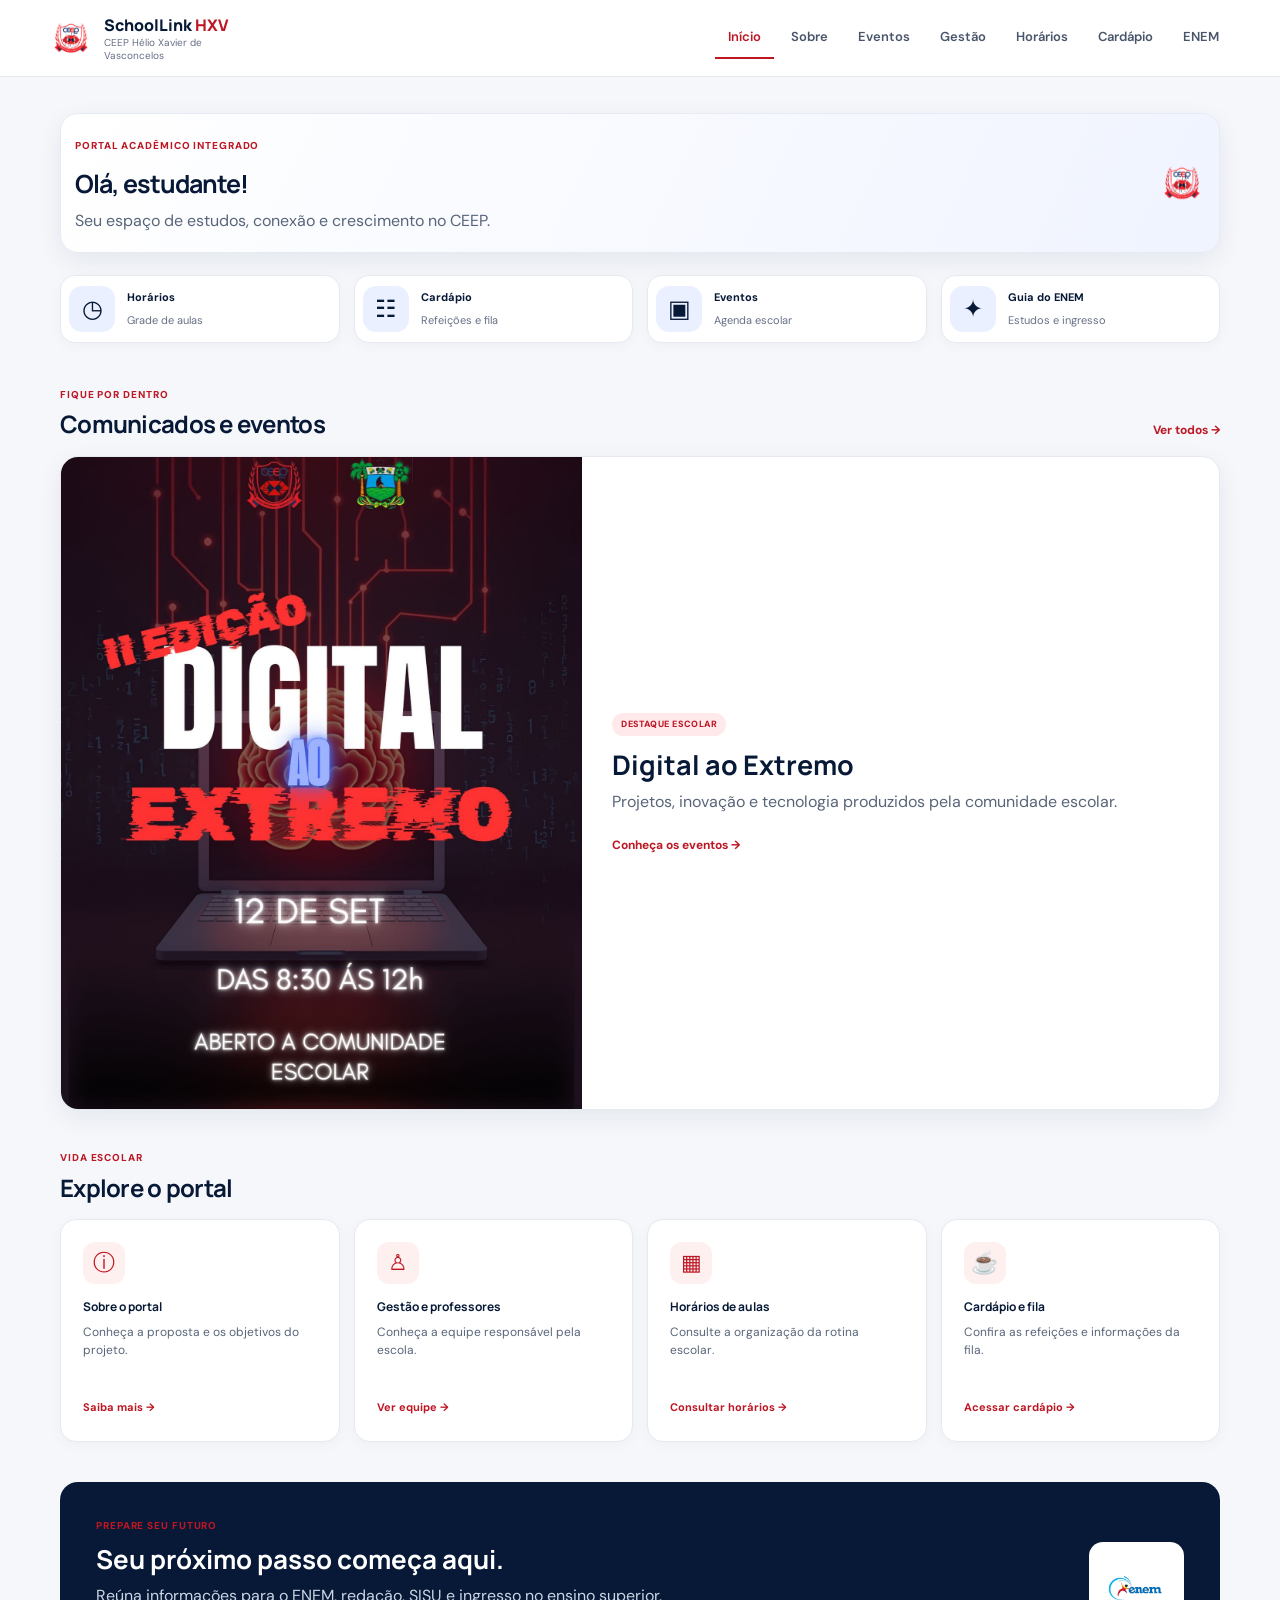
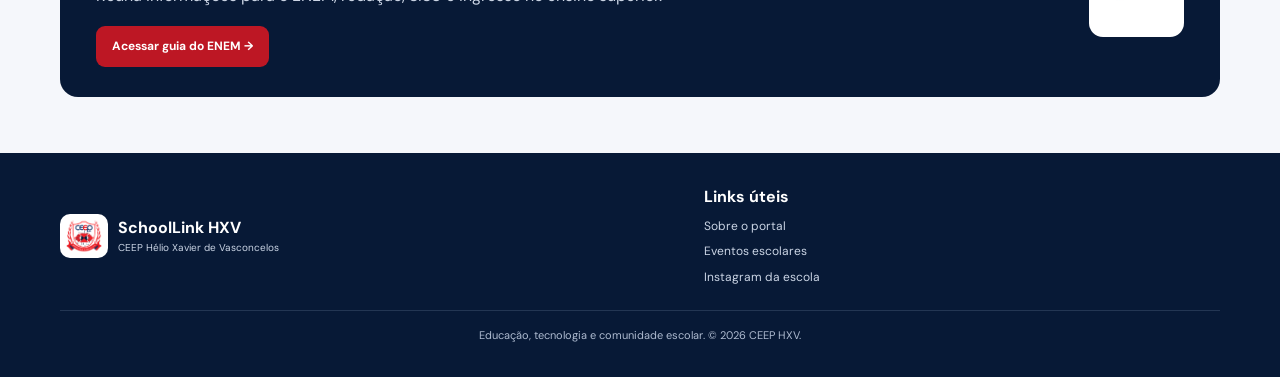
==== commit 907db6c5: "Add files via upload" ====
--- a/index.html
+++ b/index.html
@@ -1,15 +1,28 @@
 <!DOCTYPE html>
 <html lang="pt-br"><head><meta charset="UTF-8"><meta name="viewport" content="width=device-width, initial-scale=1.0"><title>Início | SchoolLink HXV</title><link rel="stylesheet" href="style.css"><script src="JS.js" defer></script></head><body class="home-page">
 <header class="site-header">
+  
   <nav class="site-nav" aria-label="Navegação principal">
     <a class="brand" href="index.html"><img src="imagens/logo.png" alt="Brasão do CEEP"><span><strong>SchoolLink <em>HXV</em></strong><small>CEEP Hélio Xavier de Vasconcelos</small></span></a>
+   
     <div class="desktop-links">
-      <a href="index.html" data-page="index.html">Início</a><a href="sobre.html" data-page="sobre.html">Sobre</a><a href="eventos.html" data-page="eventos.html">Eventos</a><a href="gestao.html" data-page="gestao.html">Gestão</a><a href="horarios.html" data-page="horarios.html">Horários</a><a href="cardapio.html" data-page="cardapio.html">Cardápio</a><a href="guiaTreineiro.html" data-page="guiaTreineiro.html">ENEM</a>
+      <a href="index.html" data-page="index.html">Início</a>
+      <a href="sobre.html" data-page="sobre.html">Sobre</a>
+      <a href="eventos.html" data-page="eventos.html">Eventos</a>
+      <a href="gestao.html" data-page="gestao.html">Gestão</a>
+      <a href="horarios.html" data-page="horarios.html">Horários</a>
+      <a href="cardapio.html" data-page="cardapio.html">Cardápio</a>
+      <a href="guiaTreineiro.html" data-page="guiaTreineiro.html">ENEM</a>
     </div>
+
   </nav>
 </header>
 <nav class="mobile-nav" aria-label="Navegação mobile">
-  <a href="index.html" data-page="index.html"><span>⌂</span><small>Início</small></a><a href="sobre.html" data-page="sobre.html"><span>ⓘ</span><small>Sobre</small></a><a href="eventos.html" data-page="eventos.html"><span>▣</span><small>Eventos</small></a><a href="gestao.html" data-page="gestao.html"><span>♙</span><small>Gestão</small></a><a href="horarios.html" data-page="horarios.html"><span>◷</span><small>Horários</small></a>
+  <a href="index.html" data-page="index.html"><span>⌂</span><small>Início</small></a>
+  <a href="sobre.html" data-page="sobre.html"><span>ⓘ</span><small>Sobre</small></a>
+  <a href="eventos.html" data-page="eventos.html"><span>▣</span><small>Eventos</small></a>
+  <a href="gestao.html" data-page="gestao.html"><span>♙</span><small>Gestão</small></a>
+  <a href="horarios.html" data-page="horarios.html"><span>◷</span><small>Horários</small></a>
 </nav>
 <main class="page-shell home-shell">
   <section class="welcome-panel"><div><span class="eyebrow">PORTAL ACADÊMICO INTEGRADO</span><h1>Olá, estudante!</h1><p>Seu espaço de estudos, conexão e crescimento no CEEP.</p></div><img src="imagens/logo.png" alt="Brasão do CEEP" class="welcome-seal"></section>
--- a/style.css
+++ b/style.css
@@ -1,9 +1,1375 @@
+/* ============================================================
+   SCHOOLLINK HXV — CSS ORGANIZADO
+   Estrutura: dimensão responsiva > página > regras compartilhadas
+   ============================================================ */
+
+
+/* ============================================================
+   DIMENSÃO: BASE / DESKTOP
+   GERAL — variáveis, reset, tipografia, navegação e componentes comuns
+   ============================================================ */
+
 @import url('https://fonts.googleapis.com/css2?family=DM+Sans:wght@400;500;600;700&family=Manrope:wght@400;500;600;700;800&display=swap');
-:root{--navy:#071936;--navy-2:#10284d;--red:#bd1724;--red-2:#e12b37;--ink:#17243b;--muted:#667085;--line:#e6eaf0;--paper:#f5f7fb;--white:#fff;--soft-blue:#eaf0ff;--shadow:0 8px 26px rgba(15,31,57,.07);--radius:18px}
-*{box-sizing:border-box;margin:0;padding:0}html{scroll-behavior:smooth}body{font-family:'DM Sans',Arial,sans-serif;background:var(--paper);color:var(--ink);line-height:1.55;min-height:100vh;padding-bottom:0}img{max-width:100%;height:auto}a{color:inherit;text-decoration:none;letter-spacing:normal;text-transform:none}button,input,select{font:inherit}h1,h2,h3,h4{font-family:Manrope,'DM Sans',sans-serif;color:var(--navy);line-height:1.2}p{color:#586579}header.site-header{position:sticky;top:0;z-index:50;background:rgba(255,255,255,.96);backdrop-filter:blur(12px);border-bottom:1px solid var(--line)}.site-nav{max-width:1240px;height:76px;padding:0 28px;margin:auto;display:flex;align-items:center;justify-content:space-between;gap:28px}.brand{display:flex;align-items:center;gap:10px;min-width:190px}.brand img{width:46px;height:42px;object-fit:contain;border-radius:9px}.brand strong{display:block;font:800 16px Manrope,sans-serif;color:var(--navy)}.brand em{font-style:normal;color:var(--red)}.brand small{display:block;font-size:10px;color:var(--muted);max-width:160px;line-height:1.3}.desktop-links{display:flex;align-items:center;gap:4px}.desktop-links a{padding:10px 13px;border-bottom:2px solid transparent;color:#49556a;font-size:13px;font-weight:600;white-space:nowrap}.desktop-links a:hover,.desktop-links a.active{color:var(--red);border-color:var(--red)}.mobile-nav{display:none}.page-shell{max-width:1160px;width:calc(100% - 48px);margin:0 auto;padding:36px 0 56px}.eyebrow{display:inline-flex;align-items:center;gap:6px;font-size:10px;letter-spacing:.09em;font-weight:800;color:var(--red);text-transform:uppercase}.welcome-panel{display:flex;justify-content:space-between;align-items:center;gap:28px;padding:36px 42px;background:linear-gradient(115deg,#fff 0%,#f0f4ff 100%);border:1px solid #e5eaf4;border-radius:var(--radius);box-shadow:var(--shadow);overflow:hidden}.welcome-panel h1{font-size:clamp(30px,4vw,44px);margin:12px 0 10px;letter-spacing:-.04em}.welcome-panel p{font-size:16px;max-width:560px}.welcome-seal{width:118px;height:118px;object-fit:contain;flex-shrink:0}.quick-access{display:grid;grid-template-columns:repeat(4,minmax(0,1fr));gap:14px;margin:22px 0 38px}.quick-access>a{display:grid;grid-template-columns:46px 1fr;grid-template-rows:auto auto;align-items:center;column-gap:12px;padding:18px;background:#fff;border:1px solid var(--line);border-radius:15px;box-shadow:0 3px 14px rgba(10,25,50,.035);transition:transform .18s,box-shadow .18s}.quick-access>a:hover,.portal-grid>a:hover{transform:translateY(-3px);box-shadow:var(--shadow)}.quick-icon{grid-row:1/3;display:grid;place-items:center;width:46px;height:46px;border-radius:13px;background:var(--soft-blue);color:var(--navy);font-size:24px}.quick-access strong{font-size:14px;color:var(--navy)}.quick-access small{font-size:11px;color:var(--muted)}.home-section{margin:34px 0}.section-heading{display:flex;align-items:end;justify-content:space-between;gap:16px;margin-bottom:17px}.section-heading h2{font-size:24px;margin-top:5px;letter-spacing:-.03em}.text-link{color:var(--red);font-size:12px;font-weight:700;white-space:nowrap}.event-feature{display:grid;grid-template-columns:minmax(240px, .9fr) 1.1fr;gap:0;background:#fff;border:1px solid var(--line);border-radius:var(--radius);overflow:hidden;box-shadow:var(--shadow)}.event-feature>img{width:100%;height:100%;min-height:245px;object-fit:cover;background:#e8edf5}.event-feature>div{padding:30px;align-self:center}.pill{display:inline-block;background:#ffe9eb;color:var(--red);padding:5px 9px;border-radius:99px;font-size:9px;font-weight:800;letter-spacing:.05em}.event-feature h3{font-size:27px;margin:13px 0 8px}.event-feature p{margin-bottom:17px;max-width:520px}.portal-grid{display:grid;grid-template-columns:repeat(4,minmax(0,1fr));gap:14px}.portal-grid>a{background:#fff;border:1px solid var(--line);border-radius:16px;padding:22px;box-shadow:0 3px 14px rgba(10,25,50,.035);transition:transform .18s,box-shadow .18s}.portal-grid>a>span{display:grid;place-items:center;width:42px;height:42px;border-radius:12px;background:#fff0f0;color:var(--red);font-size:22px;margin-bottom:16px}.portal-grid h3{font-size:15px;margin-bottom:8px}.portal-grid p{font-size:12px;min-height:58px;margin-bottom:13px}.portal-grid b{font-size:11px;color:var(--red)}.study-banner{display:flex;align-items:center;justify-content:space-between;gap:24px;background:var(--navy);color:white;border-radius:var(--radius);padding:30px 36px;margin-top:40px;overflow:hidden}.study-banner h2{color:white;font-size:26px;margin:8px 0}.study-banner p{color:#cbd5e5;max-width:650px;margin-bottom:18px}.study-banner>img{width:95px;height:95px;object-fit:contain;background:#fff;border-radius:14px;padding:8px}.primary-button{display:inline-flex;background:var(--red);color:#fff;padding:11px 16px;border-radius:9px;font-size:12px;font-weight:700}.site-footer{background:var(--navy);color:white;padding:32px max(24px,calc((100% - 1160px)/2));display:grid;grid-template-columns:1.2fr 1fr;gap:24px}.site-footer strong{color:#fff}.site-footer a{display:block;color:#cbd5e5;font-size:12px;margin-top:7px}.site-footer p{grid-column:1/-1;border-top:1px solid #233653;padding-top:16px;text-align:center;color:#aebbd0;font-size:11px}.footer-brand{display:flex;align-items:center;gap:10px}.footer-brand img{width:48px;height:44px;object-fit:contain;background:#fff;border-radius:10px}.footer-brand strong,.footer-brand small{display:block}.footer-brand small{font-size:10px;color:#cbd5e5}
+:root {
+  --navy:#071936;
+  --navy-2:#10284d;
+  --red:#bd1724;
+  --red-2:#e12b37;
+  --ink:#17243b;
+  --muted:#667085;
+  --line:#e6eaf0;
+  --paper:#f5f7fb;
+  --white:#fff;
+  --soft-blue:#eaf0ff;
+  --shadow:0 8px 26px rgba(15,31,57,.07);
+  --radius:18px;
+}
+
+* {
+  box-sizing:border-box;
+  margin:0;
+  padding:0;
+}
+
+html {
+  scroll-behavior:smooth;
+}
+
+body {
+  font-family:'DM Sans',Arial,sans-serif;
+  background:var(--paper);
+  color:var(--ink);
+  line-height:1.55;
+  min-height:100vh;
+  padding-bottom:0;
+}
+
+img {
+  max-width:100%;
+  height:auto;
+}
+
+a {
+  color:inherit;
+  text-decoration:none;
+  letter-spacing:normal;
+  text-transform:none;
+}
+
+button,input,select {
+  font:inherit;
+}
+
+h1,h2,h3,h4 {
+  font-family:Manrope,'DM Sans',sans-serif;
+  color:var(--navy);
+  line-height:1.2;
+}
+
+p {
+  color:#586579;
+}
+
+header.site-header {
+  position:sticky;
+  top:0;
+  z-index:50;
+  background:rgba(255,255,255,.96);
+  backdrop-filter:blur(12px);
+  border-bottom:1px solid var(--line);
+}
+
+.site-nav {
+  max-width:1240px;
+  height:76px;
+  padding:0 28px;
+  margin:auto;
+  display:flex;
+  align-items:center;
+  justify-content:space-between;
+  gap:28px;
+}
+
+.brand {
+  display:flex;
+  align-items:center;
+  gap:10px;
+  min-width:190px;
+}
+
+.brand img {
+  width:46px;
+  height:42px;
+  object-fit:contain;
+  border-radius:9px;
+}
+
+.brand strong {
+  display:block;
+  font:800 16px Manrope,sans-serif;
+  color:var(--navy);
+}
+
+.brand em {
+  font-style:normal;
+  color:var(--red);
+}
+
+.brand small {
+  display:block;
+  font-size:10px;
+  color:var(--muted);
+  max-width:160px;
+  line-height:1.3;
+}
+
+.desktop-links {
+  display:flex;
+  align-items:center;
+  gap:4px;
+}
+
+.desktop-links a {
+  padding:10px 13px;
+  border-bottom:2px solid transparent;
+  color:#49556a;
+  font-size:13px;
+  font-weight:600;
+  white-space:nowrap;
+}
+
+.desktop-links a:hover,.desktop-links a.active {
+  color:var(--red);
+  border-color:var(--red);
+}
+
+.mobile-nav {
+  display:none;
+}
+
+.page-shell {
+  max-width:1160px;
+  width:calc(100% - 48px);
+  margin:0 auto;
+  padding:36px 0 56px;
+}
+
+.eyebrow {
+  display:inline-flex;
+  align-items:center;
+  gap:6px;
+  font-size:10px;
+  letter-spacing:.09em;
+  font-weight:800;
+  color:var(--red);
+  text-transform:uppercase;
+}
+
+.text-link {
+  color:var(--red);
+  font-size:12px;
+  font-weight:700;
+  white-space:nowrap;
+}
+
+.pill {
+  display:inline-block;
+  background:#ffe9eb;
+  color:var(--red);
+  padding:5px 9px;
+  border-radius:99px;
+  font-size:9px;
+  font-weight:800;
+  letter-spacing:.05em;
+}
+
+.primary-button {
+  display:inline-flex;
+  background:var(--red);
+  color:#fff;
+  padding:11px 16px;
+  border-radius:9px;
+  font-size:12px;
+  font-weight:700;
+}
+
+.site-footer {
+  background:var(--navy);
+  color:white;
+  padding:32px max(24px,calc((100% - 1160px)/2));
+  display:grid;
+  grid-template-columns:1.2fr 1fr;
+  gap:24px;
+}
+
+.site-footer strong {
+  color:#fff;
+}
+
+.site-footer a {
+  display:block;
+  color:#cbd5e5;
+  font-size:12px;
+  margin-top:7px;
+}
+
+.site-footer p {
+  grid-column:1/-1;
+  border-top:1px solid #233653;
+  padding-top:16px;
+  text-align:center;
+  color:#aebbd0;
+  font-size:11px;
+}
+
+.footer-brand {
+  display:flex;
+  align-items:center;
+  gap:10px;
+}
+
+.footer-brand img {
+  width:48px;
+  height:44px;
+  object-fit:contain;
+  background:#fff;
+  border-radius:10px;
+}
+
+.footer-brand strong,.footer-brand small {
+  display:block;
+}
+
+.footer-brand small {
+  font-size:10px;
+  color:#cbd5e5;
+}
+
+body:not(.home-page) main,body:not(.home-page) .sobre-header,body:not(.home-page) .sobre-content,body:not(.home-page) .professor-container,body:not(.home-page) .cardapio-main,body:not(.home-page) .enem-main,body:not(.home-page) .flexconteiner,body:not(.home-page) .div-eventos,body:not(.home-page) .itemEventos {
+  max-width:1160px;
+  width:calc(100% - 48px);
+  margin-left:auto;
+  margin-right:auto;
+}
+
+.cardapio-container,.fila-container,.enem-content,.sisu-content,.conteudos-container,.redacao-content {
+  background:#fff;
+  border:1px solid var(--line);
+  border-radius:18px;
+  padding:24px;
+  margin-bottom:22px;
+  box-shadow:var(--shadow);
+  overflow-x:auto;
+}
+
+.main-lists,.conteudos-list,.redacao-list {
+  padding-left:22px;
+  margin:12px 0;
+}
+
+.main-lists li,.conteudos-list li,.redacao-list li {
+  margin:8px 0;
+  font-size:14px;
+}
+
+.popup,.menu,.overlay,.burguer,.pesquisa,#sugestaoContainer {
+  display:none!important;
+}
+
+/* Mobile-first adaptations based on the Stitch mobile prototypes */
+@media(max-width:900px) {
+  .site-nav{height:66px;
+  padding:0 18px}.desktop-links{gap:0}.desktop-links a{padding:9px 8px;
+  font-size:11px}.brand{min-width:160px}.brand img{width:40px;
+  height:38px}.brand strong{font-size:14px}.brand small{font-size:9px}.quick-access,.portal-grid{grid-template-columns:repeat(2,minmax(0,1fr))}.page-shell{width:calc(100% - 32px)}.professores-cards{grid-template-columns:1fr}.sobre-header{width:calc(100% - 32px);
+  padding:26px}.sobre-content{width:calc(100% - 32px)}.itemEventos{grid-template-columns:1fr;
+  width:calc(100% - 32px)}.div-eventos{width:calc(100% - 32px)}.flexconteiner,.cardapio-main,.enem-main,.professor-container{width:calc(100% - 32px)}.table-cardapio,.flexconteiner table{min-width:700px};
+}
+
+
+/* -------------------- BASE / DESKTOP — INÍCIO -------------------- */
+
+.welcome-panel {
+  display:flex;
+  justify-content:space-between;
+  align-items:center;
+  gap:28px;
+  padding:36px 42px;
+  background:linear-gradient(115deg,#fff 0%,#f0f4ff 100%);
+  border:1px solid #e5eaf4;
+  border-radius:var(--radius);
+  box-shadow:var(--shadow);
+  overflow:hidden;
+}
+
+.welcome-panel h1 {
+  font-size:clamp(30px,4vw,44px);
+  margin:12px 0 10px;
+  letter-spacing:-.04em;
+}
+
+.welcome-panel p {
+  font-size:16px;
+  max-width:560px;
+}
+
+.welcome-seal {
+  width:118px;
+  height:118px;
+  object-fit:contain;
+  flex-shrink:0;
+}
+
+.quick-access {
+  display:grid;
+  grid-template-columns:repeat(4,minmax(0,1fr));
+  gap:14px;
+  margin:22px 0 38px;
+}
+
+.quick-access>a {
+  display:grid;
+  grid-template-columns:46px 1fr;
+  grid-template-rows:auto auto;
+  align-items:center;
+  column-gap:12px;
+  padding:18px;
+  background:#fff;
+  border:1px solid var(--line);
+  border-radius:15px;
+  box-shadow:0 3px 14px rgba(10,25,50,.035);
+  transition:transform .18s,box-shadow .18s;
+}
+
+.quick-access>a:hover,.portal-grid>a:hover {
+  transform:translateY(-3px);
+  box-shadow:var(--shadow);
+}
+
+.quick-icon {
+  grid-row:1/3;
+  display:grid;
+  place-items:center;
+  width:46px;
+  height:46px;
+  border-radius:13px;
+  background:var(--soft-blue);
+  color:var(--navy);
+  font-size:24px;
+}
+
+.quick-access strong {
+  font-size:14px;
+  color:var(--navy);
+}
+
+.quick-access small {
+  font-size:11px;
+  color:var(--muted);
+}
+
+.home-section {
+  margin:34px 0;
+}
+
+.section-heading {
+  display:flex;
+  align-items:end;
+  justify-content:space-between;
+  gap:16px;
+  margin-bottom:17px;
+}
+
+.section-heading h2 {
+  font-size:24px;
+  margin-top:5px;
+  letter-spacing:-.03em;
+}
+
+.event-feature {
+  display:grid;
+  grid-template-columns:minmax(240px, .9fr) 1.1fr;
+  gap:0;
+  background:#fff;
+  border:1px solid var(--line);
+  border-radius:var(--radius);
+  overflow:hidden;
+  box-shadow:var(--shadow);
+}
+
+.event-feature>img {
+  width:100%;
+  height:100%;
+  min-height:245px;
+  object-fit:cover;
+  background:#e8edf5;
+}
+
+.event-feature>div {
+  padding:30px;
+  align-self:center;
+}
+
+.event-feature h3 {
+  font-size:27px;
+  margin:13px 0 8px;
+}
+
+.event-feature p {
+  margin-bottom:17px;
+  max-width:520px;
+}
+
+.portal-grid {
+  display:grid;
+  grid-template-columns:repeat(4,minmax(0,1fr));
+  gap:14px;
+}
+
+.portal-grid>a {
+  background:#fff;
+  border:1px solid var(--line);
+  border-radius:16px;
+  padding:22px;
+  box-shadow:0 3px 14px rgba(10,25,50,.035);
+  transition:transform .18s,box-shadow .18s;
+}
+
+.portal-grid>a>span {
+  display:grid;
+  place-items:center;
+  width:42px;
+  height:42px;
+  border-radius:12px;
+  background:#fff0f0;
+  color:var(--red);
+  font-size:22px;
+  margin-bottom:16px;
+}
+
+.portal-grid h3 {
+  font-size:15px;
+  margin-bottom:8px;
+}
+
+.portal-grid p {
+  font-size:12px;
+  min-height:58px;
+  margin-bottom:13px;
+}
+
+.portal-grid b {
+  font-size:11px;
+  color:var(--red);
+}
+
+.study-banner {
+  display:flex;
+  align-items:center;
+  justify-content:space-between;
+  gap:24px;
+  background:var(--navy);
+  color:white;
+  border-radius:var(--radius);
+  padding:30px 36px;
+  margin-top:40px;
+  overflow:hidden;
+}
+
+.study-banner h2 {
+  color:white;
+  font-size:26px;
+  margin:8px 0;
+}
+
+.study-banner p {
+  color:#cbd5e5;
+  max-width:650px;
+  margin-bottom:18px;
+}
+
+.study-banner>img {
+  width:95px;
+  height:95px;
+  object-fit:contain;
+  background:#fff;
+  border-radius:14px;
+  padding:8px;
+}
+
 /* Shared inner-page structure */
-body:not(.home-page)>h1,body:not(.home-page) main>h1{font-size:clamp(25px,3vw,36px)}body:not(.home-page) main,body:not(.home-page) .sobre-header,body:not(.home-page) .sobre-content,body:not(.home-page) .professor-container,body:not(.home-page) .cardapio-main,body:not(.home-page) .enem-main,body:not(.home-page) .flexconteiner,body:not(.home-page) .div-eventos,body:not(.home-page) .itemEventos{max-width:1160px;width:calc(100% - 48px);margin-left:auto;margin-right:auto}.sobre-header{display:grid;grid-template-columns:1.2fr .8fr;gap:30px;align-items:center;background:#fff;border:1px solid var(--line);border-radius:var(--radius);padding:36px;margin-top:34px;box-shadow:var(--shadow)}.sobre-titulo h1{font-size:32px;margin-bottom:16px}.sobre-titulo p{font-size:15px}.sobre-slogan{display:flex;justify-content:center}.slogan-sobrenos{max-height:240px;object-fit:contain}.sobre-content{display:grid;grid-template-columns:repeat(2,minmax(0,1fr));gap:18px;margin-top:22px!important;margin-bottom:48px!important}.sobre-content>div{background:#fff;padding:24px;border:1px solid var(--line);border-radius:16px;box-shadow:0 4px 16px rgba(15,31,57,.04)}.sobre-content h3{font-size:18px;margin-bottom:12px}.sobre-content p,.sobre-content li{font-size:14px;line-height:1.7}.sobre-content ul{padding-left:20px}.div-eventos{padding:32px 0 18px}.div-eventos h1{font-size:clamp(23px,3vw,34px);max-width:900px;margin-bottom:15px}.div-eventos h2{font-size:17px;color:var(--muted);font-weight:500}.itemEventos{display:grid;grid-template-columns:repeat(2,minmax(0,1fr));gap:18px;margin-bottom:48px}.itemEventos>div{min-width:0;background:#fff;border:1px solid var(--line);border-radius:17px;padding:18px;box-shadow:0 5px 20px rgba(15,31,57,.05);overflow:hidden}.itemEventos h1,.itemEventos h2{font-size:19px;margin-bottom:12px}.itemEventos img{width:100%;max-height:280px;object-fit:cover;border-radius:12px;margin:4px 0 13px}.itemEventos p{font-size:14px;line-height:1.7}.professor-container{padding:32px 0 52px}.titulo-cargo{font-size:29px;margin:0 0 20px;padding-left:14px;border-left:4px solid var(--red)}.titulo-area{font-size:22px;margin:30px 0 16px;color:var(--navy)}.professores-cards{display:grid;grid-template-columns:repeat(2,minmax(0,1fr));gap:16px}.professor-info{display:flex;align-items:flex-start;gap:17px;background:#fff;border:1px solid var(--line);border-radius:16px;padding:17px;box-shadow:0 4px 16px rgba(15,31,57,.045)}.professor-image{width:112px;height:128px;object-fit:cover;object-position:center top;border-radius:12px;background:#edf0f5;flex-shrink:0}.professor-profile h3{font-size:16px;margin:3px 0 8px}.professor-profile p{font-size:12px;line-height:1.65}.cardapio-main{padding:30px 0 52px}.cardapio-container,.fila-container,.enem-content,.sisu-content,.conteudos-container,.redacao-content{background:#fff;border:1px solid var(--line);border-radius:18px;padding:24px;margin-bottom:22px;box-shadow:var(--shadow);overflow-x:auto}.titulo-cardapio,.titulo-fila{font-size:25px;margin-bottom:18px}.table-cardapio,.fila-tabela{border-collapse:separate;border-spacing:5px;width:100%;font-size:12px}.table-cardapio td,.fila-cell{padding:12px 10px;border-radius:8px;background:#f2f5fa;text-align:center;min-width:90px}.table-cardapio tr:first-child td{background:var(--navy);color:#fff;font-weight:700}.table-cardapio .lanche-title,.table-cardapio .almoco-title{background:#e8edfa;font-weight:700;color:var(--navy)}.fila-container{margin-top:18px}.fila-tabela{width:100%}.flexconteiner{padding:28px 0 52px}.selectors-conteiner{display:flex;align-items:center;justify-content:flex-end;gap:12px;margin-bottom:20px}.seletor,.botao-confirm{border:1px solid #d7deea;border-radius:9px;background:#fff;padding:11px 13px;color:var(--ink)}.botao-confirm{background:var(--navy);color:#fff;cursor:pointer}.flexconteiner table{width:100%;border-collapse:separate;border-spacing:4px;background:#fff;border-radius:15px;padding:12px;box-shadow:var(--shadow)}.flexconteiner td,.flexconteiner th{padding:11px 8px;background:#f3f5f9;border-radius:7px;text-align:center;font-size:12px}.flexconteiner tr:first-child td,.flexconteiner th{background:var(--navy);color:#fff}.enem-main{padding:30px 0 50px}.enem-content{padding:28px}.content-header{display:flex;align-items:center;justify-content:space-between;gap:18px;border-bottom:1px solid var(--line);padding-bottom:18px;margin-bottom:18px}.titulos-enem{font-size:27px}.enem-logo,.sisu-logo{width:85px;max-height:85px;object-fit:contain}.main-contents p,.main-lists p,.observacoes p{font-size:14px;line-height:1.8}.main-lists,.conteudos-list,.redacao-list{padding-left:22px;margin:12px 0}.main-lists li,.conteudos-list li,.redacao-list li{margin:8px 0;font-size:14px}.link-enem{color:var(--red);font-weight:700;text-decoration:underline;overflow-wrap:anywhere}.conteudos-content{padding:16px 0}.diretorio{max-width:1160px;width:calc(100% - 48px);margin:20px auto 34px;padding:20px;background:#fff;border:1px solid var(--line);border-radius:14px;color:var(--muted);font-size:11px;display:flex;justify-content:space-between;align-items:center;gap:14px}.diretorio img{width:22px;height:22px;object-fit:contain;vertical-align:middle}.diretorio a{display:flex;align-items:center;gap:7px;color:var(--red);font-weight:700}.popup,.menu,.overlay,.burguer,.pesquisa,#sugestaoContainer{display:none!important}
-/* Mobile-first adaptations based on the Stitch mobile prototypes */
-@media(max-width:900px){.site-nav{height:66px;padding:0 18px}.desktop-links{gap:0}.desktop-links a{padding:9px 8px;font-size:11px}.brand{min-width:160px}.brand img{width:40px;height:38px}.brand strong{font-size:14px}.brand small{font-size:9px}.quick-access,.portal-grid{grid-template-columns:repeat(2,minmax(0,1fr))}.page-shell{width:calc(100% - 32px)}.professores-cards{grid-template-columns:1fr}.sobre-header{width:calc(100% - 32px);padding:26px}.sobre-content{width:calc(100% - 32px)}.itemEventos{grid-template-columns:1fr;width:calc(100% - 32px)}.div-eventos{width:calc(100% - 32px)}.flexconteiner,.cardapio-main,.enem-main,.professor-container{width:calc(100% - 32px)}.table-cardapio,.flexconteiner table{min-width:700px}}
-@media(max-width:640px){body{padding-bottom:78px}.site-header{position:sticky;top:0}.site-nav{height:58px;padding:0 14px;justify-content:flex-start}.brand{gap:8px}.brand img{width:34px;height:34px}.brand strong{font-size:13px}.brand small{font-size:8px}.desktop-links{display:none!important}.mobile-nav{display:flex;position:fixed;z-index:100;bottom:0;left:0;right:0;height:68px;background:rgba(255,255,255,.98);backdrop-filter:blur(14px);border-top:1px solid var(--line);align-items:center;justify-content:space-around;padding:5px 4px calc(5px + env(safe-area-inset-bottom));box-shadow:0 -5px 18px rgba(15,31,57,.07)}.mobile-nav a{flex:1;min-width:0;display:flex;flex-direction:column;align-items:center;justify-content:center;gap:2px;color:#788398;font-size:19px;border-radius:10px;height:52px}.mobile-nav a small{font-size:9px;font-weight:600}.mobile-nav a.active{color:var(--red);background:#fff0f1}.page-shell{width:calc(100% - 28px);padding:18px 0 30px}.welcome-panel{padding:22px 20px;border-radius:16px;min-height:150px;gap:12px}.welcome-panel h1{font-size:28px;margin:9px 0}.welcome-panel p{font-size:12px;max-width:260px}.welcome-seal{width:62px;height:62px}.eyebrow{font-size:8px}.quick-access{gap:9px;margin:13px 0 28px}.quick-access>a{grid-template-columns:38px 1fr;column-gap:9px;padding:12px 10px;border-radius:12px}.quick-icon{width:36px;height:36px;font-size:19px;border-radius:10px}.quick-access strong{font-size:12px}.quick-access small{font-size:9px}.home-section{margin:27px 0}.section-heading{margin-bottom:12px}.section-heading h2{font-size:19px}.text-link{font-size:10px}.event-feature{grid-template-columns:1fr;border-radius:15px}.event-feature>img{height:190px;min-height:0}.event-feature>div{padding:17px}.event-feature h3{font-size:21px;margin:9px 0 6px}.event-feature p{font-size:12px;margin-bottom:12px}.pill{font-size:8px}.portal-grid{gap:9px}.portal-grid>a{padding:15px;border-radius:13px}.portal-grid>a>span{width:34px;height:34px;font-size:18px;margin-bottom:11px}.portal-grid h3{font-size:13px}.portal-grid p{font-size:10px;min-height:50px}.portal-grid b{font-size:10px}.study-banner{padding:22px 18px;margin-top:28px;border-radius:15px;gap:10px}.study-banner h2{font-size:20px}.study-banner p{font-size:11px}.study-banner>img{width:52px;height:52px}.primary-button{font-size:10px;padding:10px 12px}.site-footer{padding:24px 18px 100px;grid-template-columns:1fr;gap:18px}.site-footer p{grid-column:auto}.diretorio{width:calc(100% - 28px);margin:16px auto 20px;flex-wrap:wrap;padding:14px;font-size:10px}.sobre-header{display:flex;flex-direction:column;width:calc(100% - 28px);margin-top:18px;padding:21px;gap:12px}.sobre-titulo h1{font-size:25px}.sobre-titulo p{font-size:13px}.slogan-sobrenos{max-height:145px}.sobre-content{grid-template-columns:1fr;width:calc(100% - 28px);margin-top:13px!important;gap:12px;margin-bottom:30px!important}.sobre-content>div{padding:18px}.sobre-content h3{font-size:16px}.sobre-content p,.sobre-content li{font-size:12px}.div-eventos{width:calc(100% - 28px);padding:22px 0 13px}.div-eventos h1{font-size:23px}.div-eventos h2{font-size:13px}.itemEventos{width:calc(100% - 28px);grid-template-columns:1fr;gap:12px;margin-bottom:30px}.itemEventos>div{padding:13px;border-radius:14px}.itemEventos h1,.itemEventos h2{font-size:17px}.itemEventos p{font-size:12px}.itemEventos img{max-height:220px}.professor-container{width:calc(100% - 28px);padding:22px 0 30px}.titulo-cargo{font-size:24px;margin-bottom:15px}.titulo-area{font-size:18px;margin:23px 0 12px}.professores-cards{grid-template-columns:1fr;gap:10px}.professor-info{gap:12px;padding:12px;border-radius:13px}.professor-image{width:83px;height:98px;border-radius:9px}.professor-profile h3{font-size:14px}.professor-profile p{font-size:11px}.cardapio-main,.enem-main,.flexconteiner{width:calc(100% - 28px);padding:20px 0 30px}.cardapio-container,.fila-container,.enem-content,.sisu-content,.conteudos-container,.redacao-content{padding:15px;border-radius:14px;margin-bottom:13px}.titulo-cardapio,.titulo-fila{font-size:21px}.table-cardapio,.fila-tabela{font-size:10px;min-width:650px}.table-cardapio td,.fila-cell{padding:9px 7px}.selectors-conteiner{justify-content:stretch;flex-wrap:wrap}.seletor{flex:1;min-width:0;font-size:11px}.botao-confirm{font-size:11px}.flexconteiner table{min-width:700px}.content-header{align-items:flex-start}.titulos-enem{font-size:22px}.enem-logo,.sisu-logo{width:60px;max-height:60px}.main-contents p,.main-lists p,.observacoes p{font-size:12px}.main-lists li,.conteudos-list li,.redacao-list li{font-size:12px}.diretorio a{font-size:10px}}
-@media(max-width:370px){.mobile-nav a small{font-size:8px}.mobile-nav a{font-size:17px}.welcome-seal{width:46px;height:46px}.welcome-panel{padding:18px 14px}.welcome-panel h1{font-size:25px}.quick-access>a{padding:10px 8px}.quick-access strong{font-size:11px}.portal-grid h3{font-size:12px}}
+body:not(.home-page)>h1,body:not(.home-page) main>h1 {
+  font-size:clamp(25px,3vw,36px);
+}
+
+
+/* -------------------- BASE / DESKTOP — SOBRE -------------------- */
+
+.sobre-header {
+  display:grid;
+  grid-template-columns:1.2fr .8fr;
+  gap:30px;
+  align-items:center;
+  background:#fff;
+  border:1px solid var(--line);
+  border-radius:var(--radius);
+  padding:36px;
+  margin-top:34px;
+  box-shadow:var(--shadow);
+}
+
+.sobre-titulo h1 {
+  font-size:32px;
+  margin-bottom:16px;
+}
+
+.sobre-titulo p {
+  font-size:15px;
+}
+
+.sobre-slogan {
+  display:flex;
+  justify-content:center;
+}
+
+.slogan-sobrenos {
+  max-height:240px;
+  object-fit:contain;
+}
+
+.sobre-content {
+  display:grid;
+  grid-template-columns:repeat(2,minmax(0,1fr));
+  gap:18px;
+  margin-top:22px!important;
+  margin-bottom:48px!important;
+}
+
+.sobre-content>div {
+  background:#fff;
+  padding:24px;
+  border:1px solid var(--line);
+  border-radius:16px;
+  box-shadow:0 4px 16px rgba(15,31,57,.04);
+}
+
+.sobre-content h3 {
+  font-size:18px;
+  margin-bottom:12px;
+}
+
+.sobre-content p,.sobre-content li {
+  font-size:14px;
+  line-height:1.7;
+}
+
+.sobre-content ul {
+  padding-left:20px;
+}
+
+
+/* -------------------- BASE / DESKTOP — EVENTOS -------------------- */
+
+.div-eventos {
+  padding:32px 0 18px;
+}
+
+.div-eventos h1 {
+  font-size:clamp(23px,3vw,34px);
+  max-width:900px;
+  margin-bottom:15px;
+}
+
+.div-eventos h2 {
+  font-size:17px;
+  color:var(--muted);
+  font-weight:500;
+}
+
+.itemEventos {
+  display:grid;
+  grid-template-columns:repeat(2,minmax(0,1fr));
+  gap:18px;
+  margin-bottom:48px;
+}
+
+.itemEventos>div {
+  min-width:0;
+  background:#fff;
+  border:1px solid var(--line);
+  border-radius:17px;
+  padding:18px;
+  box-shadow:0 5px 20px rgba(15,31,57,.05);
+  overflow:hidden;
+}
+
+.itemEventos h1,.itemEventos h2 {
+  font-size:19px;
+  margin-bottom:12px;
+}
+
+.itemEventos img {
+  width:100%;
+  max-height:280px;
+  object-fit:cover;
+  border-radius:12px;
+  margin:4px 0 13px;
+}
+
+.itemEventos p {
+  font-size:14px;
+  line-height:1.7;
+}
+
+
+/* -------------------- BASE / DESKTOP — PROFESSORES E GESTÃO -------------------- */
+
+.professor-container {
+  padding:32px 0 52px;
+}
+
+.titulo-cargo {
+  font-size:29px;
+  margin:0 0 20px;
+  padding-left:14px;
+  border-left:4px solid var(--red);
+}
+
+.titulo-area {
+  font-size:22px;
+  margin:30px 0 16px;
+  color:var(--navy);
+}
+
+.professores-cards {
+  display:grid;
+  grid-template-columns:repeat(2,minmax(0,1fr));
+  gap:16px;
+}
+
+.professor-info {
+  display:flex;
+  align-items:flex-start;
+  gap:17px;
+  background:#fff;
+  border:1px solid var(--line);
+  border-radius:16px;
+  padding:17px;
+  box-shadow:0 4px 16px rgba(15,31,57,.045);
+}
+
+.professor-image {
+  width:112px;
+  height:128px;
+  object-fit:cover;
+  object-position:center top;
+  border-radius:12px;
+  background:#edf0f5;
+  flex-shrink:0;
+}
+
+.professor-profile h3 {
+  font-size:16px;
+  margin:3px 0 8px;
+}
+
+.professor-profile p {
+  font-size:12px;
+  line-height:1.65;
+}
+
+
+/* -------------------- BASE / DESKTOP — CARDÁPIO -------------------- */
+
+.cardapio-main {
+  padding:30px 0 52px;
+}
+
+.titulo-cardapio,.titulo-fila {
+  font-size:25px;
+  margin-bottom:18px;
+}
+
+.table-cardapio,.fila-tabela {
+  border-collapse:separate;
+  border-spacing:5px;
+  width:100%;
+  font-size:12px;
+}
+
+.table-cardapio td,.fila-cell {
+  padding:12px 10px;
+  border-radius:8px;
+  background:#f2f5fa;
+  text-align:center;
+  min-width:90px;
+}
+
+.table-cardapio tr:first-child td {
+  background:var(--navy);
+  color:#fff;
+  font-weight:700;
+}
+
+.table-cardapio .lanche-title,.table-cardapio .almoco-title {
+  background:#e8edfa;
+  font-weight:700;
+  color:var(--navy);
+}
+
+.fila-container {
+  margin-top:18px;
+}
+
+.fila-tabela {
+  width:100%;
+}
+
+
+/* -------------------- BASE / DESKTOP — HORÁRIOS -------------------- */
+
+.flexconteiner {
+  padding:28px 0 52px;
+}
+
+.selectors-conteiner {
+  display:flex;
+  align-items:center;
+  justify-content:flex-end;
+  gap:12px;
+  margin-bottom:20px;
+}
+
+.seletor,.botao-confirm {
+  border:1px solid #d7deea;
+  border-radius:9px;
+  background:#fff;
+  padding:11px 13px;
+  color:var(--ink);
+}
+
+.botao-confirm {
+  background:var(--navy);
+  color:#fff;
+  cursor:pointer;
+}
+
+.flexconteiner table {
+  width:100%;
+  border-collapse:separate;
+  border-spacing:4px;
+  background:#fff;
+  border-radius:15px;
+  padding:12px;
+  box-shadow:var(--shadow);
+}
+
+.flexconteiner td,.flexconteiner th {
+  padding:11px 8px;
+  background:#f3f5f9;
+  border-radius:7px;
+  text-align:center;
+  font-size:12px;
+}
+
+.flexconteiner tr:first-child td,.flexconteiner th {
+  background:var(--navy);
+  color:#fff;
+}
+
+
+/* -------------------- BASE / DESKTOP — ENEM E SISU -------------------- */
+
+.enem-main {
+  padding:30px 0 50px;
+}
+
+.enem-content {
+  padding:28px;
+}
+
+.content-header {
+  display:flex;
+  align-items:center;
+  justify-content:space-between;
+  gap:18px;
+  border-bottom:1px solid var(--line);
+  padding-bottom:18px;
+  margin-bottom:18px;
+}
+
+.titulos-enem {
+  font-size:27px;
+}
+
+.enem-logo,.sisu-logo {
+  width:85px;
+  max-height:85px;
+  object-fit:contain;
+}
+
+.main-contents p,.main-lists p,.observacoes p {
+  font-size:14px;
+  line-height:1.8;
+}
+
+.link-enem {
+  color:var(--red);
+  font-weight:700;
+  text-decoration:underline;
+  overflow-wrap:anywhere;
+}
+
+
+/* -------------------- BASE / DESKTOP — CONTEÚDOS E REDAÇÃO -------------------- */
+
+.conteudos-content {
+  padding:16px 0;
+}
+
+
+/* -------------------- BASE / DESKTOP — DIRETÓRIO -------------------- */
+
+.diretorio {
+  max-width:1160px;
+  width:calc(100% - 48px);
+  margin:20px auto 34px;
+  padding:20px;
+  background:#fff;
+  border:1px solid var(--line);
+  border-radius:14px;
+  color:var(--muted);
+  font-size:11px;
+  display:flex;
+  justify-content:space-between;
+  align-items:center;
+  gap:14px;
+}
+
+.diretorio img {
+  width:22px;
+  height:22px;
+  object-fit:contain;
+  vertical-align:middle;
+}
+
+.diretorio a {
+  display:flex;
+  align-items:center;
+  gap:7px;
+  color:var(--red);
+  font-weight:700;
+}
+
+
+/* ============================================================
+   DIMENSÃO: MOBILE — até 640px
+   ============================================================ */
+
+
+/* GERAL — MOBILE — até 640px */
+@media(max-width:900px)
+ {
+
+
+
+.site-header {
+  position:sticky;
+  top:0;
+}
+
+.site-nav {
+  height:58px;
+  padding:0 14px;
+  justify-content:flex-start;
+}
+
+.brand {
+  gap:8px;
+}
+
+.brand img {
+  width:34px;
+  height:34px;
+}
+
+.brand strong {
+  font-size:13px;
+}
+
+.brand small {
+  font-size:8px;
+}
+
+.desktop-links {
+  display:none!important;
+}
+
+.mobile-nav {
+  display:flex;
+  position:fixed;
+  z-index:100;
+  bottom:0;
+  left:0;
+  right:0;
+  height:68px;
+  background:rgba(255,255,255,.98);
+  backdrop-filter:blur(14px);
+  border-top:1px solid var(--line);
+  align-items:center;
+  justify-content:space-around;
+  padding:5px 4px calc(5px + env(safe-area-inset-bottom));
+  box-shadow:0 -5px 18px rgba(15,31,57,.07);
+}
+
+.mobile-nav a {
+  flex:1;
+  min-width:0;
+  display:flex;
+  flex-direction:column;
+  align-items:center;
+  justify-content:center;
+  gap:2px;
+  color:#788398;
+  font-size:19px;
+  border-radius:10px;
+  height:52px;
+}
+
+.mobile-nav a small {
+  font-size:9px;
+  font-weight:600;
+}
+
+.mobile-nav a.active {
+  color:var(--red);
+  background:#fff0f1;
+}
+
+.page-shell {
+  width:calc(100% - 28px);
+  padding:18px 0 30px;
+}
+
+.eyebrow {
+  font-size:8px;
+}
+
+.text-link {
+  font-size:10px;
+}
+
+.pill {
+  font-size:8px;
+}
+
+.primary-button {
+  font-size:10px;
+  padding:10px 12px;
+}
+
+.site-footer {
+  padding:24px 18px 100px;
+  grid-template-columns:1fr;
+  gap:18px;
+}
+
+.site-footer p {
+  grid-column:auto;
+}
+
+.cardapio-main,.enem-main,.flexconteiner {
+  width:calc(100% - 28px);
+  padding:20px 0 30px;
+}
+
+.cardapio-container,.fila-container,.enem-content,.sisu-content,.conteudos-container,.redacao-content {
+  padding:15px;
+  border-radius:14px;
+  margin-bottom:13px;
+}
+
+.main-lists li,.conteudos-list li,.redacao-list li {
+  font-size:12px;
+}
+
+
+/* INÍCIO — MOBILE — até 640px */
+
+.welcome-panel {
+  padding:22px 20px;
+  border-radius:16px;
+  min-height:150px;
+  gap:12px;
+}
+
+.welcome-panel h1 {
+  font-size:28px;
+  margin:9px 0;
+}
+
+.welcome-panel p {
+  font-size:12px;
+  max-width:260px;
+}
+
+.welcome-seal {
+  width:62px;
+  height:62px;
+}
+
+.quick-access {
+  gap:9px;
+  margin:13px 0 28px;
+}
+
+.quick-access>a {
+  grid-template-columns:38px 1fr;
+  column-gap:9px;
+  padding:12px 10px;
+  border-radius:12px;
+}
+
+.quick-icon {
+  width:36px;
+  height:36px;
+  font-size:19px;
+  border-radius:10px;
+}
+
+.quick-access strong {
+  font-size:12px;
+}
+
+.quick-access small {
+  font-size:9px;
+}
+
+.home-section {
+  margin:27px 0;
+}
+
+.section-heading {
+  margin-bottom:12px;
+}
+
+.section-heading h2 {
+  font-size:19px;
+}
+
+.event-feature {
+  grid-template-columns:1fr;
+  border-radius:15px;
+}
+
+.event-feature>img {
+  height:190px;
+  min-height:0;
+}
+
+.event-feature>div {
+  padding:17px;
+}
+
+.event-feature h3 {
+  font-size:21px;
+  margin:9px 0 6px;
+}
+
+.event-feature p {
+  font-size:12px;
+  margin-bottom:12px;
+}
+
+.portal-grid {
+  gap:9px;
+}
+
+.portal-grid>a {
+  padding:15px;
+  border-radius:13px;
+}
+
+.portal-grid>a>span {
+  width:34px;
+  height:34px;
+  font-size:18px;
+  margin-bottom:11px;
+}
+
+.portal-grid h3 {
+  font-size:13px;
+}
+
+.portal-grid p {
+  font-size:10px;
+  min-height:50px;
+}
+
+.portal-grid b {
+  font-size:10px;
+}
+
+.study-banner {
+  padding:22px 18px;
+  margin-top:28px;
+  border-radius:15px;
+  gap:10px;
+}
+
+.study-banner h2 {
+  font-size:20px;
+}
+
+.study-banner p {
+  font-size:11px;
+}
+
+.study-banner>img {
+  width:52px;
+  height:52px;
+}
+
+
+/* SOBRE — MOBILE — até 640px */
+
+.sobre-header {
+  display:flex;
+  flex-direction:column;
+  width:calc(100% - 28px);
+  margin-top:18px;
+  padding:21px;
+  gap:12px;
+}
+
+.sobre-titulo h1 {
+  font-size:25px;
+}
+
+.sobre-titulo p {
+  font-size:13px;
+}
+
+.slogan-sobrenos {
+  max-height:145px;
+}
+
+.sobre-content {
+  grid-template-columns:1fr;
+  width:calc(100% - 28px);
+  margin-top:13px!important;
+  gap:12px;
+  margin-bottom:30px!important;
+}
+
+.sobre-content>div {
+  padding:18px;
+}
+
+.sobre-content h3 {
+  font-size:16px;
+}
+
+.sobre-content p,.sobre-content li {
+  font-size:12px;
+}
+
+
+/* EVENTOS — MOBILE — até 640px */
+
+.div-eventos {
+  width:calc(100% - 28px);
+  padding:22px 0 13px;
+}
+
+.div-eventos h1 {
+  font-size:23px;
+}
+
+.div-eventos h2 {
+  font-size:13px;
+}
+
+.itemEventos {
+  width:calc(100% - 28px);
+  grid-template-columns:1fr;
+  gap:12px;
+  margin-bottom:30px;
+}
+
+.itemEventos>div {
+  padding:13px;
+  border-radius:14px;
+}
+
+.itemEventos h1,.itemEventos h2 {
+  font-size:17px;
+}
+
+.itemEventos p {
+  font-size:12px;
+}
+
+.itemEventos img {
+  max-height:220px;
+}
+
+
+/* PROFESSORES E GESTÃO — MOBILE — até 640px */
+
+.professor-container {
+  width:calc(100% - 28px);
+  padding:22px 0 30px;
+}
+
+.titulo-cargo {
+  font-size:24px;
+  margin-bottom:15px;
+}
+
+.titulo-area {
+  font-size:18px;
+  margin:23px 0 12px;
+}
+
+.professores-cards {
+  grid-template-columns:1fr;
+  gap:10px;
+}
+
+.professor-info {
+  gap:12px;
+  padding:12px;
+  border-radius:13px;
+}
+
+.professor-image {
+  width:83px;
+  height:98px;
+  border-radius:9px;
+}
+
+.professor-profile h3 {
+  font-size:14px;
+}
+
+.professor-profile p {
+  font-size:11px;
+}
+
+
+/* CARDÁPIO — MOBILE — até 640px */
+
+.titulo-cardapio,.titulo-fila {
+  font-size:21px;
+}
+
+.table-cardapio,.fila-tabela {
+  font-size:10px;
+  min-width:650px;
+}
+
+.table-cardapio td,.fila-cell {
+  padding:9px 7px;
+}
+
+
+/* HORÁRIOS — MOBILE — até 640px */
+
+.selectors-conteiner {
+  justify-content:stretch;
+  flex-wrap:wrap;
+}
+
+.seletor {
+  flex:1;
+  min-width:0;
+  font-size:11px;
+}
+
+.botao-confirm {
+  font-size:11px;
+}
+
+.flexconteiner table {
+  min-width:700px;
+}
+
+
+/* ENEM E SISU — MOBILE — até 640px */
+
+.content-header {
+  align-items:flex-start;
+}
+
+.titulos-enem {
+  font-size:22px;
+}
+
+.enem-logo,.sisu-logo {
+  width:60px;
+  max-height:60px;
+}
+
+.main-contents p,.main-lists p,.observacoes p {
+  font-size:12px;
+}
+
+
+/* DIRETÓRIO — MOBILE — até 640px */
+
+.diretorio {
+  width:calc(100% - 28px);
+  margin:16px auto 20px;
+  flex-wrap:wrap;
+  padding:14px;
+  font-size:10px;
+}
+
+.diretorio a {
+  font-size:10px;
+}
+ }
+
+/* ============================================================
+   DIMENSÃO: TELAS MUITO PEQUENAS — até 370px
+   ============================================================ */
+
+
+/* GERAL — TELAS MUITO PEQUENAS — até 370px */
+
+.mobile-nav a small {
+  font-size:8px;
+}
+
+.mobile-nav a {
+  font-size:17px;
+}
+
+
+/* INÍCIO — TELAS MUITO PEQUENAS — até 370px */
+
+.welcome-seal {
+  width:46px;
+  height:46px;
+}
+
+.welcome-panel {
+  padding:18px 14px;
+}
+
+.welcome-panel h1 {
+  font-size:25px;
+}
+
+.quick-access>a {
+  padding:10px 8px;
+}
+
+.quick-access strong {
+  font-size:11px;
+}
+
+.portal-grid h3 {
+  font-size:12px;
+}
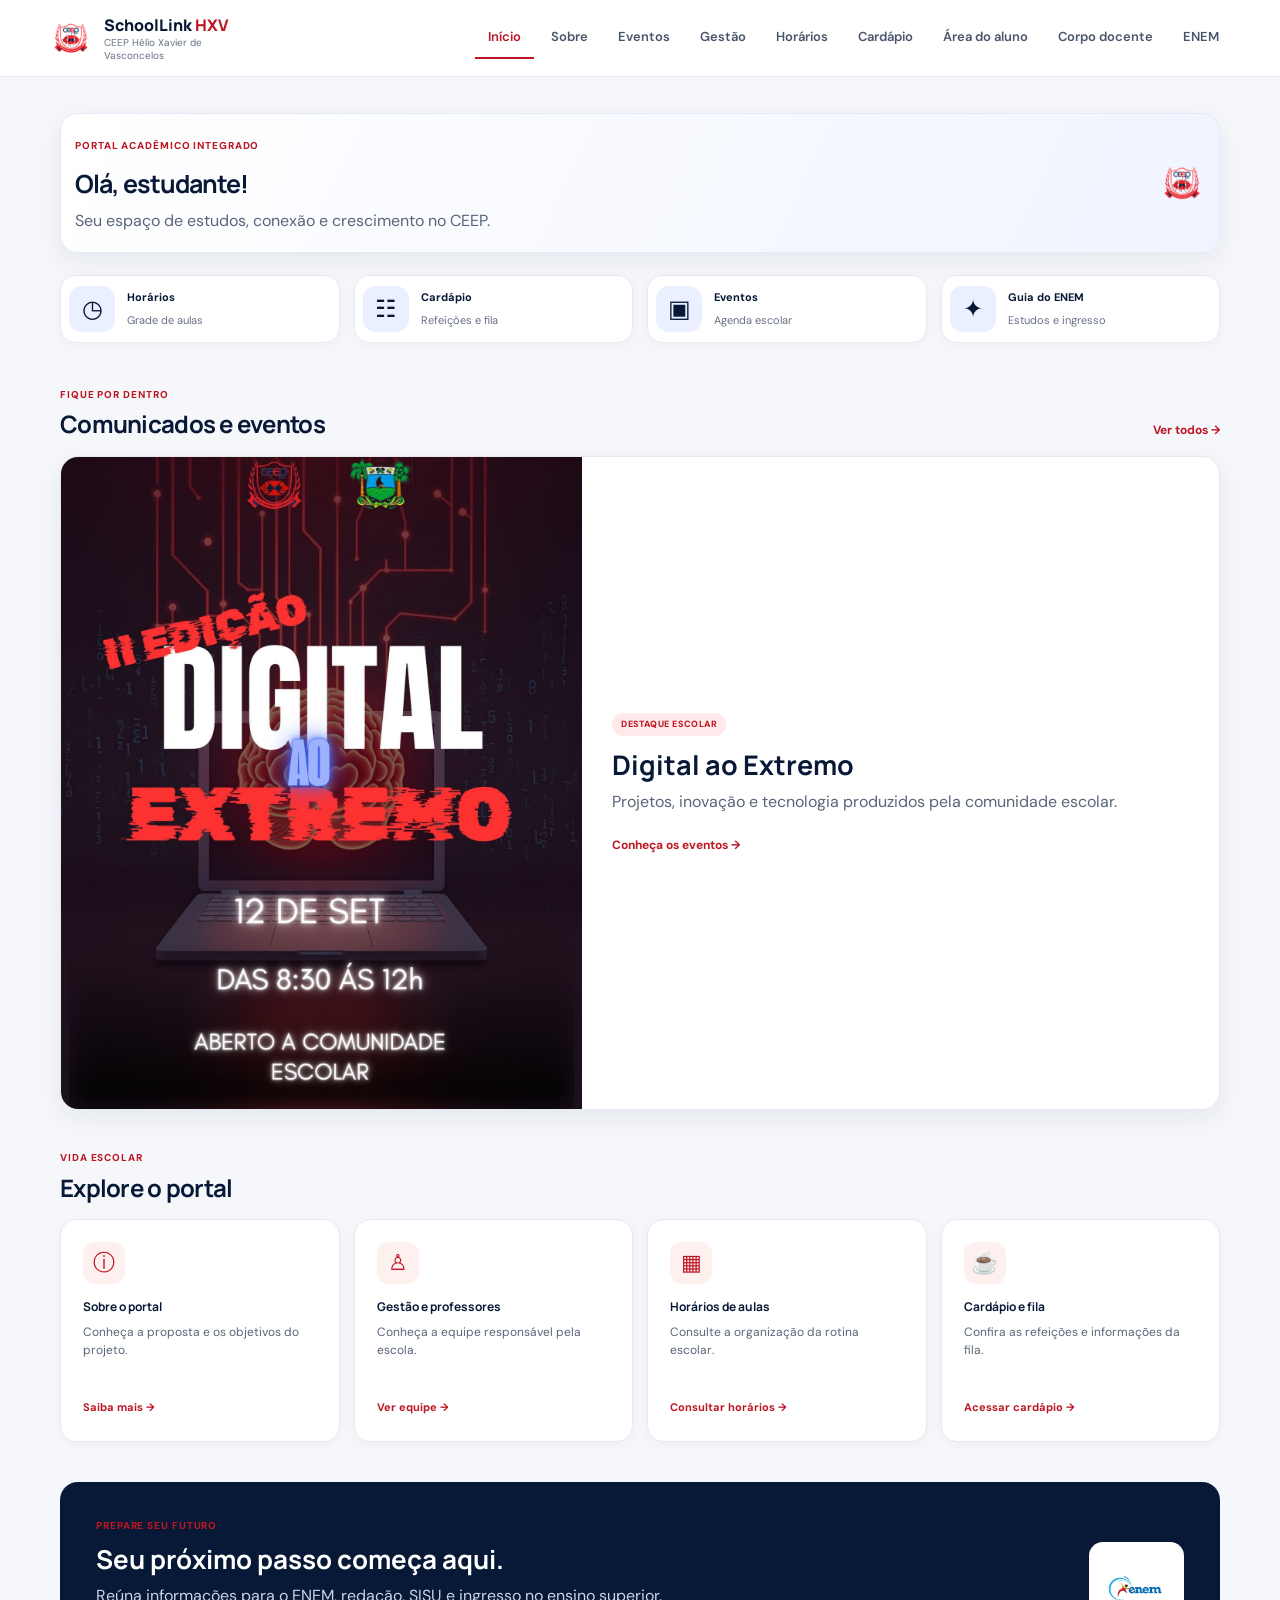
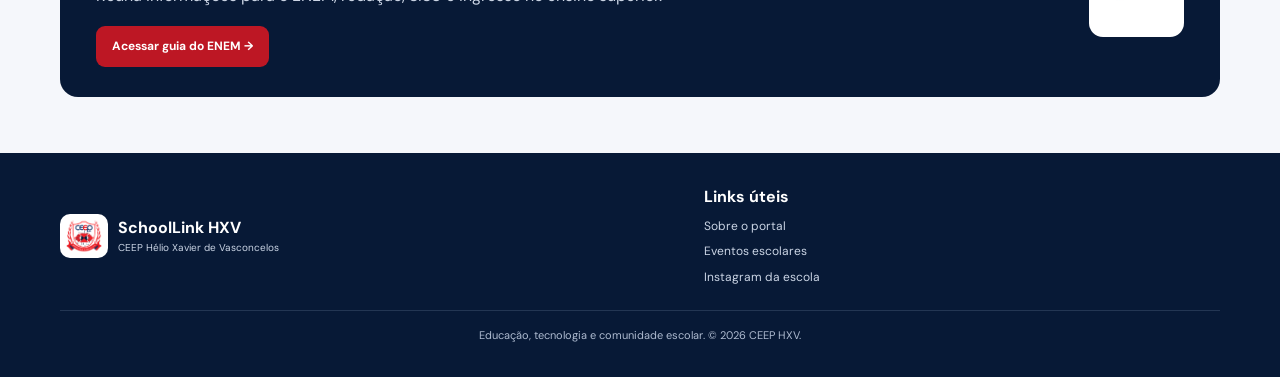
==== commit 5627b4e9: "Add files via upload" ====
--- a/index.html
+++ b/index.html
@@ -6,23 +6,28 @@
     <a class="brand" href="index.html"><img src="imagens/logo.png" alt="Brasão do CEEP"><span><strong>SchoolLink <em>HXV</em></strong><small>CEEP Hélio Xavier de Vasconcelos</small></span></a>
    
     <div class="desktop-links">
-      <a href="index.html" data-page="index.html">Início</a>
+      <a href="index.html" class="active" data-page="index.html">Início</a>
       <a href="sobre.html" data-page="sobre.html">Sobre</a>
       <a href="eventos.html" data-page="eventos.html">Eventos</a>
       <a href="gestao.html" data-page="gestao.html">Gestão</a>
       <a href="horarios.html" data-page="horarios.html">Horários</a>
       <a href="cardapio.html" data-page="cardapio.html">Cardápio</a>
+      <a href="alunos.html">Área do aluno</a>
+      <a href="corpo-docente.html" aria-current="page">Corpo docente</a>
       <a href="guiaTreineiro.html" data-page="guiaTreineiro.html">ENEM</a>
     </div>
-
+    
   </nav>
 </header>
 <nav class="mobile-nav" aria-label="Navegação mobile">
-  <a href="index.html" data-page="index.html"><span>⌂</span><small>Início</small></a>
+  <a href="index.html"  class="active" data-page="index.html"><span>⌂</span><small>Início</small></a>
   <a href="sobre.html" data-page="sobre.html"><span>ⓘ</span><small>Sobre</small></a>
   <a href="eventos.html" data-page="eventos.html"><span>▣</span><small>Eventos</small></a>
   <a href="gestao.html" data-page="gestao.html"><span>♙</span><small>Gestão</small></a>
   <a href="horarios.html" data-page="horarios.html"><span>◷</span><small>Horários</small></a>
+  <a href="alunos.html" aria-current="page"><span aria-hidden="true">🎓</span><small>Aluno</small></a>
+  <a href="corpo-docente.html"><span aria-hidden="true">🧑‍🏫</span><small>Docentes</small></a> 
+  <a href="guiaTreineiro.html" data-page="guiaTreineiro.html">🕮<span> <small>ENEM</small></span></a>
 </nav>
 <main class="page-shell home-shell">
   <section class="welcome-panel"><div><span class="eyebrow">PORTAL ACADÊMICO INTEGRADO</span><h1>Olá, estudante!</h1><p>Seu espaço de estudos, conexão e crescimento no CEEP.</p></div><img src="imagens/logo.png" alt="Brasão do CEEP" class="welcome-seal"></section>
--- a/style.css
+++ b/style.css
@@ -252,6 +252,12 @@
   margin-right:auto;
 }
 
+.sobre-content h3.titulo-curso{
+  margin: auto;
+  font: 900 30px Manrope, sans-serif;
+  color: var(--navy);
+}
+
 .cardapio-container,.fila-container,.enem-content,.sisu-content,.conteudos-container,.redacao-content {
   background:#fff;
   border:1px solid var(--line);
@@ -278,10 +284,32 @@
 
 /* Mobile-first adaptations based on the Stitch mobile prototypes */
 @media(max-width:900px) {
-  .site-nav{height:66px;
-  padding:0 18px}.desktop-links{gap:0}.desktop-links a{padding:9px 8px;
-  font-size:11px}.brand{min-width:160px}.brand img{width:40px;
-  height:38px}.brand strong{font-size:14px}.brand small{font-size:9px}.quick-access,.portal-grid{grid-template-columns:repeat(2,minmax(0,1fr))}.page-shell{width:calc(100% - 32px)}.professores-cards{grid-template-columns:1fr}.sobre-header{width:calc(100% - 32px);
+  .site-nav{
+    height:66px;
+    padding:0 18px
+  }
+  
+  .desktop-links{
+    gap:0
+  }
+  
+  .desktop-links a{
+    padding:9px 8px;
+    font-size:11px
+}
+
+  .brand{
+    min-width:160px
+  }
+  
+  .brand img{
+    width:40px;
+    height:38px
+  }
+  .brand strong{
+    font-size:14px
+  }
+  .brand small{font-size:9px}.quick-access,.portal-grid{grid-template-columns:repeat(2,minmax(0,1fr))}.page-shell{width:calc(100% - 32px)}.professores-cards{grid-template-columns:1fr}.sobre-header{width:calc(100% - 32px);
   padding:26px}.sobre-content{width:calc(100% - 32px)}.itemEventos{grid-template-columns:1fr;
   width:calc(100% - 32px)}.div-eventos{width:calc(100% - 32px)}.flexconteiner,.cardapio-main,.enem-main,.professor-container{width:calc(100% - 32px)}.table-cardapio,.flexconteiner table{min-width:700px};
 }
